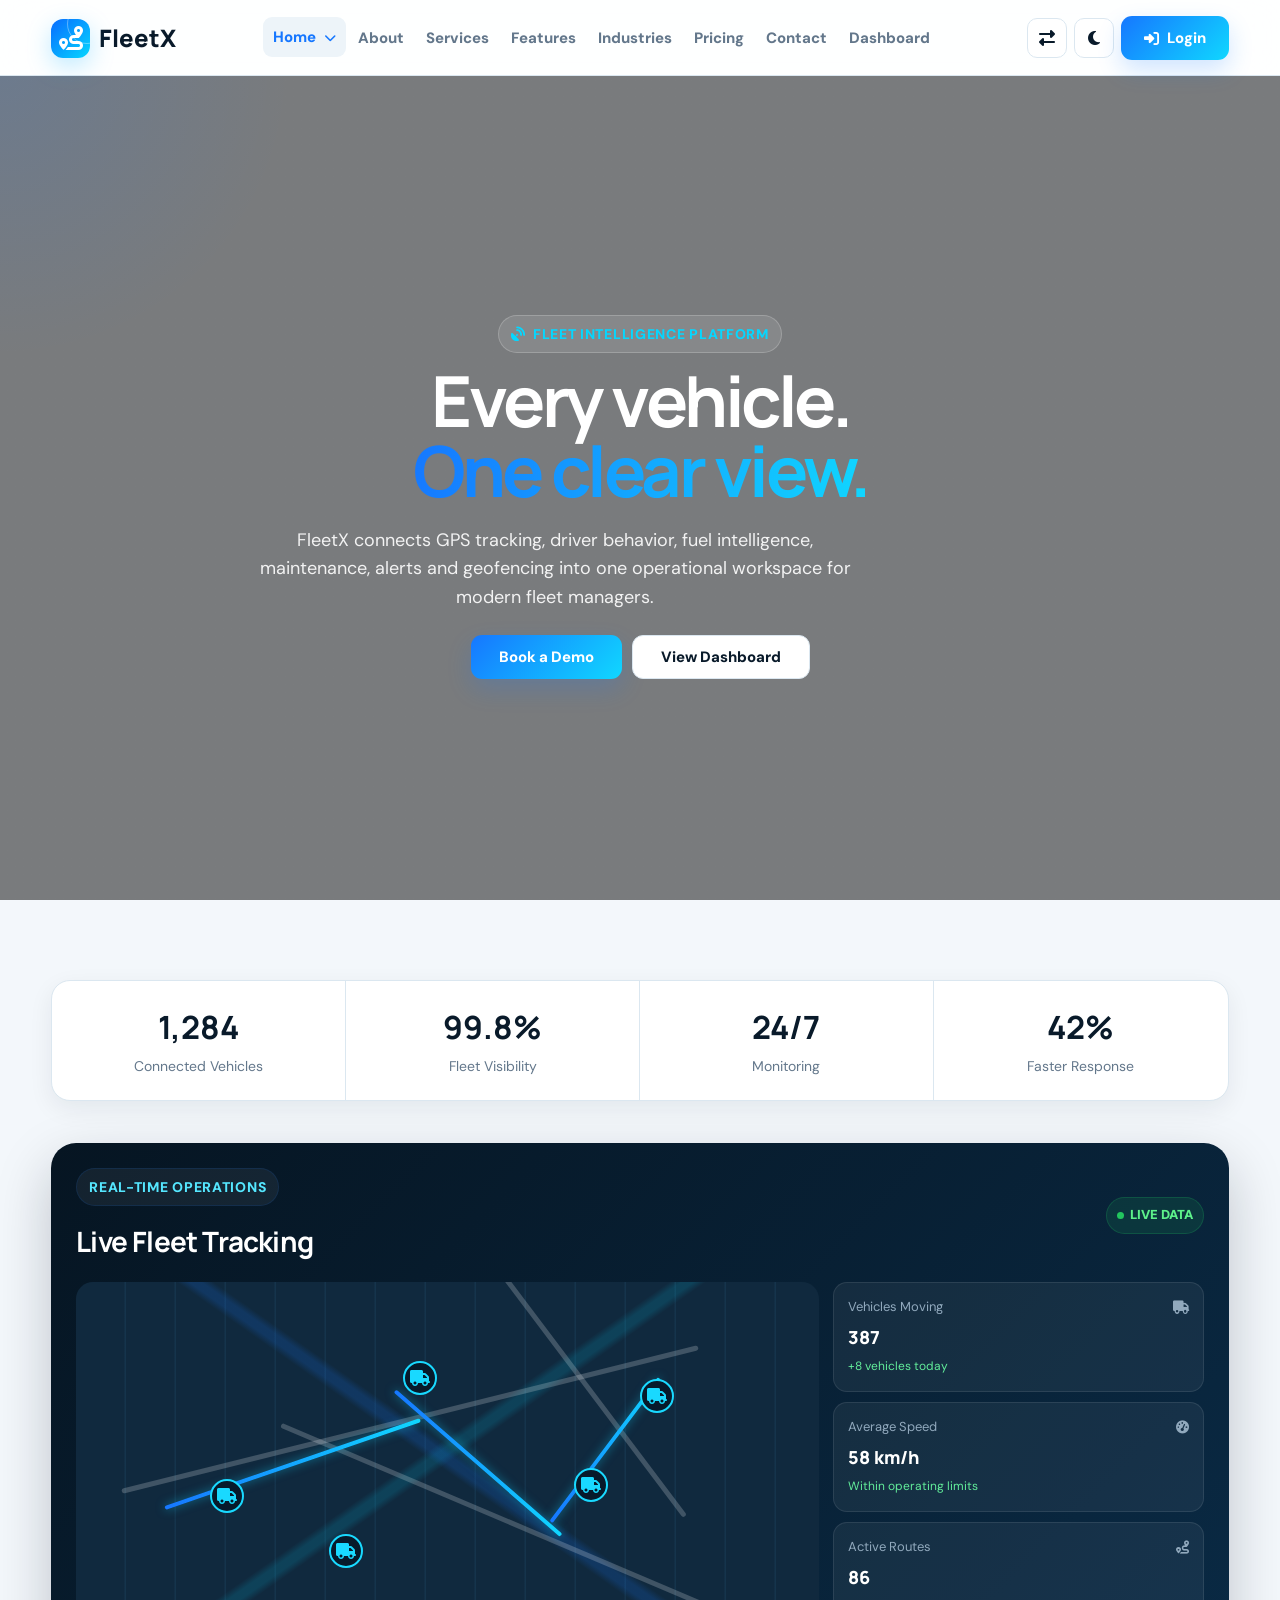
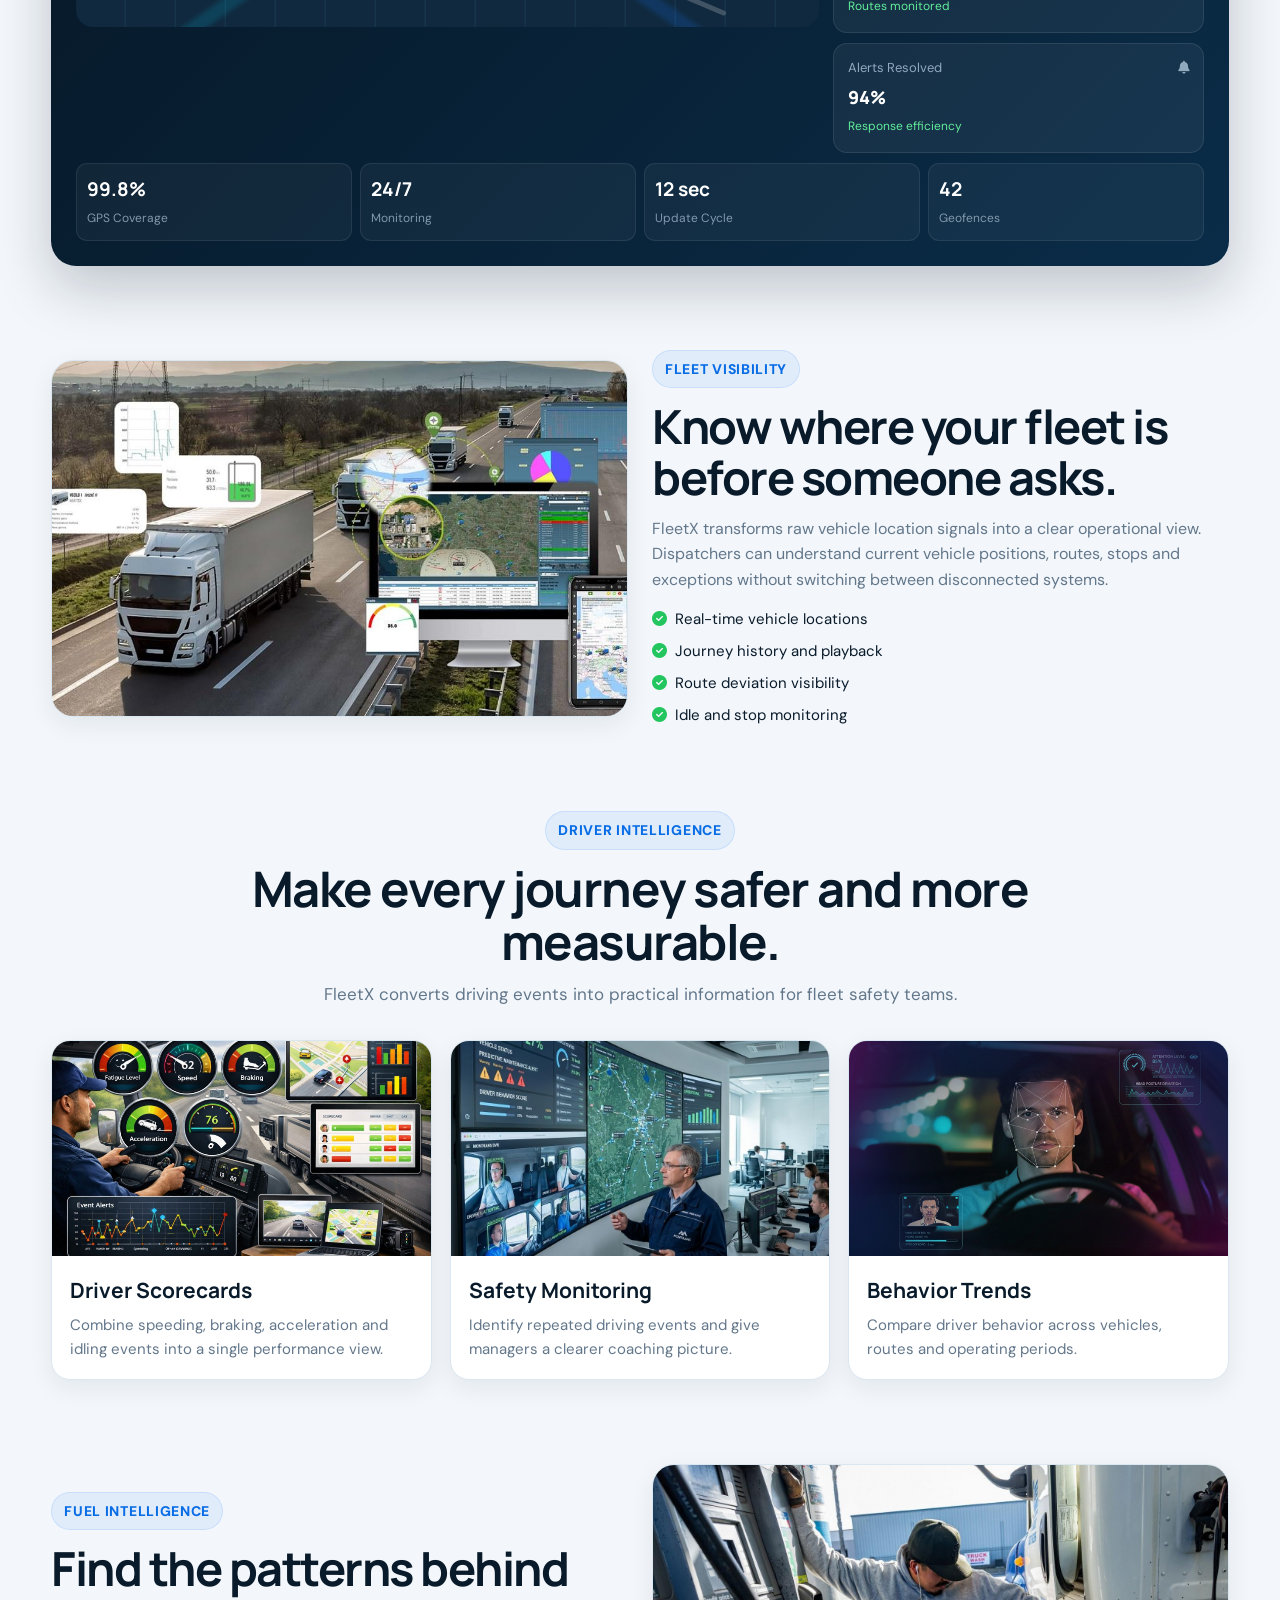
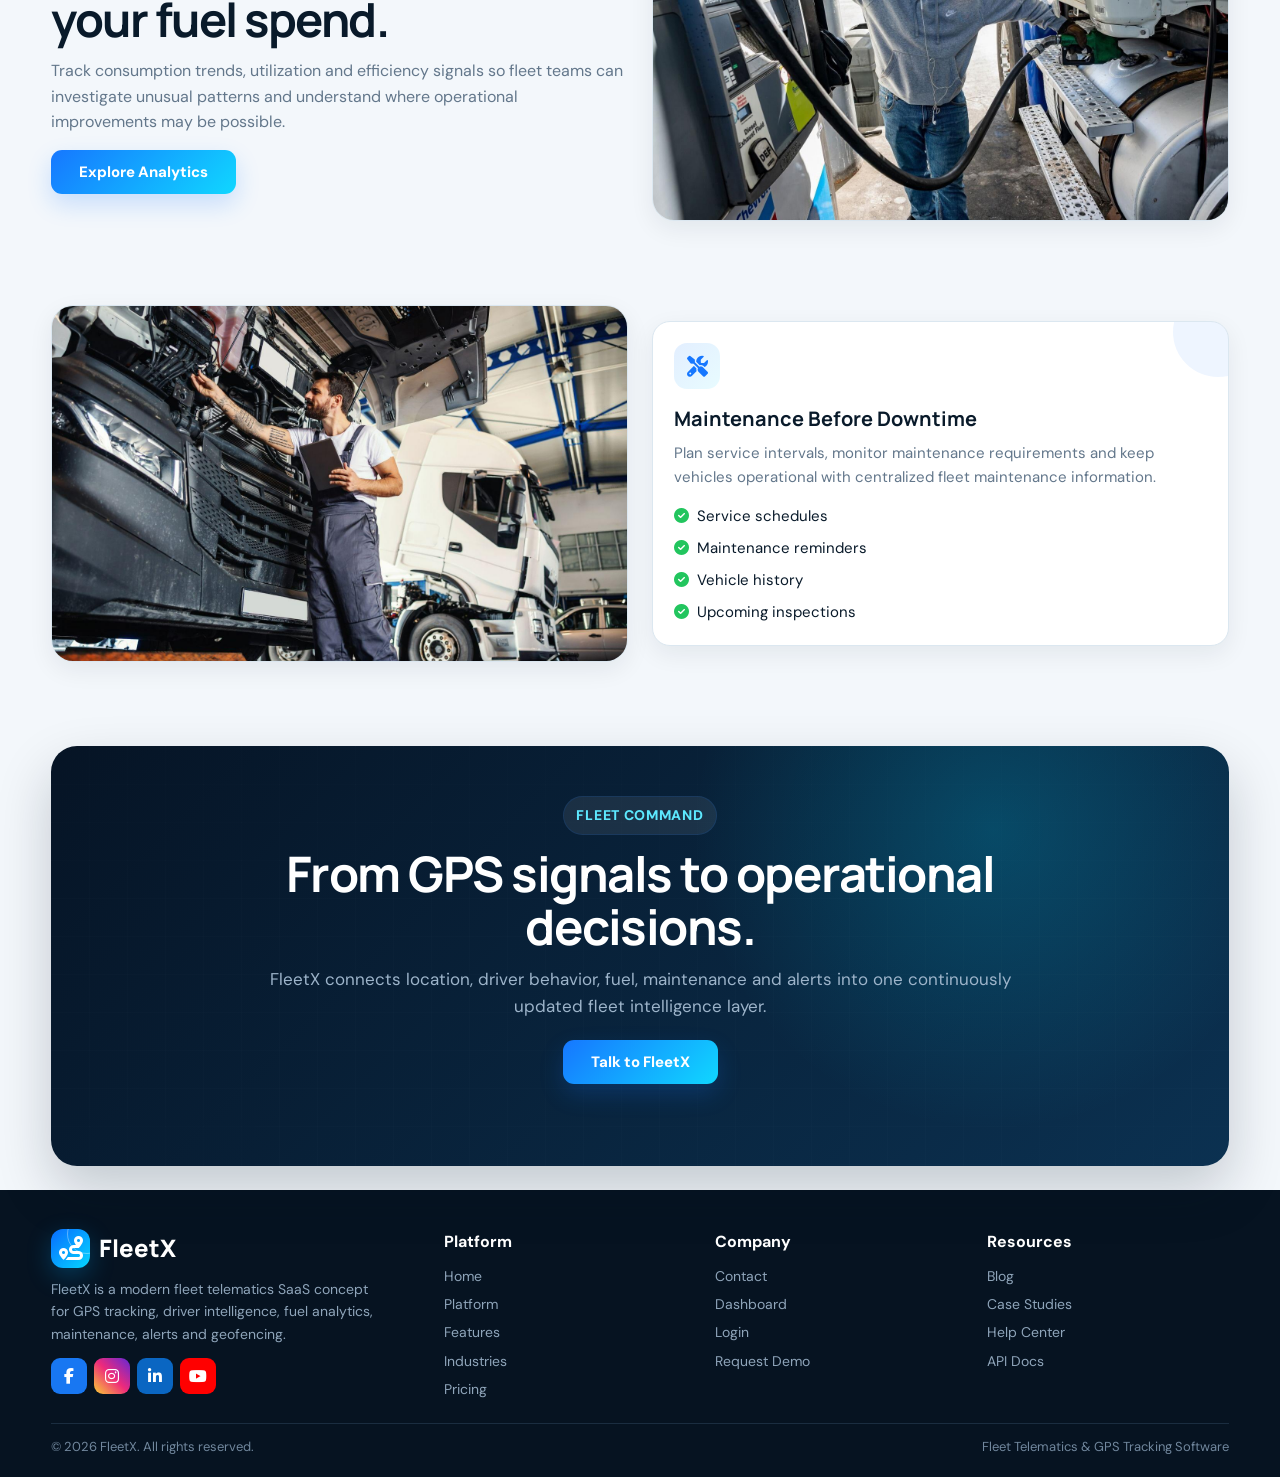
==== index.html @ 79ae58dc "Initial commit" ====
<!DOCTYPE html>
<html lang="en" dir="ltr">
<head>
<meta charset="UTF-8">
<meta name="viewport" content="width=device-width, initial-scale=1.0">
<title>FleetX — Fleet Telematics & GPS Tracking Software</title>
<meta name="description" content="FleetX is a modern fleet telematics and GPS tracking SaaS platform for real-time vehicle tracking, driver behavior, fuel analytics, maintenance, alerts and geofencing.">
<link rel="icon" type="image/svg+xml" href="data:image/svg+xml,%3Csvg xmlns='http://www.w3.org/2000/svg' viewBox='0 0 64 64'%3E%3Cdefs%3E%3ClinearGradient id='g' x1='0' y1='0' x2='1' y2='1'%3E%3Cstop offset='0' stop-color='%23086cff'/%3E%3Cstop offset='1' stop-color='%2305d7ff'/%3E%3C/linearGradient%3E%3C/defs%3E%3Crect width='64' height='64' rx='16' fill='url(%23g)'/%3E%3Cpath d='M20 57h20a6 6 0 0 0 0-12h-8a6 6 0 0 1 0-12h12' fill='none' stroke='white' stroke-width='6' stroke-linecap='round' stroke-linejoin='round'/%3E%3Cpath d='M20 57c0 0-8-12-8-18a8 8 0 1 1 16 0c0 6-8 18-8 18zm0-22a4 4 0 1 0 0 8 4 4 0 1 0 0-8z' fill='white' fill-rule='evenodd'/%3E%3Cpath d='M44 33c0 0-8-12-8-18a8 8 0 1 1 16 0c0 6-8 18-8 18zm0-22a4 4 0 1 0 0 8 4 4 0 1 0 0-8z' fill='white' fill-rule='evenodd'/%3E%3C/svg%3E">
<link rel="preconnect" href="https://fonts.googleapis.com">
<link rel="preconnect" href="https://fonts.gstatic.com" crossorigin>
<link href="https://fonts.googleapis.com/css2?family=DM+Sans:wght@400;500;600;700;800&family=Manrope:wght@500;600;700;800&display=swap" rel="stylesheet">
<link rel="stylesheet"
href="https://cdnjs.cloudflare.com/ajax/libs/font-awesome/6.7.2/css/all.min.css">
<link rel="stylesheet" href="css/style.css">

</head>
<body>
<!-- =========================================================
NAVBAR
========================================================= -->
<nav class="navbar" id="mainNav">
<div class="container nav-inner">
<div class="logo" onclick="showPage('home1')">
<span class="logo-mark">
<i class="fa-solid fa-route"></i>
</span>
FleetX
</div>
<div class="nav-links">
<div class="nav-dropdown">
<button class="nav-link active">
Home <i class="fa-solid fa-chevron-down" style="margin-left: 5px; font-size: 12px;"></i>
</button>
<div class="nav-dropdown-menu">
<button class="nav-dropdown-item active" onclick="showPage('home1')">Home 1</button>
<button class="nav-dropdown-item" onclick="showPage('home2')">Home 2</button>
</div>
</div>
<button class="nav-link" data-page="about" onclick="showPage('about')">
About
</button>
<button class="nav-link" data-page="services" onclick="showPage('services')">
Services
</button>
<button class="nav-link" data-page="features" onclick="showPage('features')">
Features
</button>
<button class="nav-link" data-page="industries" onclick="showPage('industries')">
Industries
</button>
<button class="nav-link" data-page="pricing" onclick="showPage('pricing')">
Pricing
</button>
<button class="nav-link" data-page="contact" onclick="showPage('contact')">
Contact
</button>
<button class="nav-link" data-page="dashboard" onclick="showPage('dashboard')">
Dashboard
</button>
</div>
<div class="nav-controls">
<button class="icon-btn rtl-control" onclick="toggleRTL()" title="RTL" aria-label="Toggle RTL">
<i class="fa-solid fa-right-left"></i>
</button>
<button class="icon-btn theme-control" onclick="toggleTheme()" title="Theme" aria-label="Toggle theme">
<i class="fa-solid fa-moon"></i>
</button>
<button class="btn btn-primary login-nav" onclick="showPage('login')">
<i class="fa-solid fa-right-to-bracket"></i>
Login
</button>
<button class="icon-btn hamburger" id="hamburgerBtn" onclick="toggleMobileMenu()" aria-label="Open navigation menu" aria-expanded="false" aria-controls="mobileMenu">
<i class="fa-solid fa-bars"></i>
</button>
</div>
</div>
<div class="mobile-menu" id="mobileMenu">
<div class="container mobile-menu-grid">
<button class="active" onclick="showPage('home1');closeMobile()">Home 1</button>
<button onclick="showPage('home2');closeMobile()">Home 2</button>
<button onclick="showPage('about');closeMobile()">About</button>
<button onclick="showPage('services');closeMobile()">Services</button>
<button onclick="showPage('features');closeMobile()">Features</button>
<button onclick="showPage('industries');closeMobile()">Industries</button>
<button onclick="showPage('pricing');closeMobile()">Pricing</button>
<button onclick="showPage('contact');closeMobile()">Contact</button>
<button onclick="showPage('dashboard');closeMobile()">Dashboard</button>
<div class="mobile-nav-controls" style="display:flex; flex-direction:column; gap:10px; margin-top:15px; border-top:1px solid var(--border); padding-top:15px;">
<div style="display:flex; gap:10px;">
<button class="icon-btn rtl-control" onclick="toggleRTL();closeMobile()" title="RTL" aria-label="Toggle RTL" style="flex:1; height:42px;">
<i class="fa-solid fa-right-left"></i>
</button>
<button class="icon-btn theme-control" onclick="toggleTheme();closeMobile()" title="Theme" aria-label="Toggle theme" style="flex:1; height:42px;">
<i class="fa-solid fa-moon"></i>
</button>
</div>
<button class="btn btn-primary" onclick="showPage('login');closeMobile()" style="width:100%; justify-content:center; padding:0 20px; height:42px;">
<i class="fa-solid fa-right-to-bracket"></i> Login
</button>
</div>
</div>
</div>
</nav>
<!-- =========================================================
HOME 1
========================================================= -->
<main id="home1" class="page active">
<section class="hero" style="background: linear-gradient(rgba(0,0,0,0.5), rgba(0,0,0,0.5)), url('https://images.unsplash.com/photo-1519003722824-194d4455a60c?auto=format&fit=crop&w=2400&q=90') center/cover no-repeat;">
<div class="container">
<div class="hero-copy" style="text-align: center; max-width: 800px; margin: 0 auto;">
<span class="eyebrow" style="color: #05d7ff; border-color: rgba(255,255,255,0.2); background: rgba(255,255,255,0.1);">
<i class="fa-solid fa-satellite-dish"></i>
Fleet Intelligence Platform
</span>
<h1 style="color: #fff;">
Every vehicle.
<br>
<span>One clear view.</span>
</h1>
<p style="color: rgba(255,255,255,0.9);">
FleetX connects GPS tracking, driver behavior, fuel intelligence,
maintenance, alerts and geofencing into one operational workspace
for modern fleet managers.
</p>
<div class="hero-buttons" style="justify-content: center;">
<button class="btn btn-primary" onclick="showPage('contact')">
Book a Demo
</button>
<button class="btn btn-outline" onclick="showPage('dashboard')">
View Dashboard
</button>
</div>
</div>
</div>
</section>
<section class="section-small" style="margin-top: 80px;">
<div class="container">
<div class="stat-strip">
<div class="stat-box">
<strong>1,284</strong>
<span>Connected Vehicles</span>
</div>
<div class="stat-box">
<strong>99.8%</strong>
<span>Fleet Visibility</span>
</div>
<div class="stat-box">
<strong>24/7</strong>
<span>Monitoring</span>
</div>
<div class="stat-box">
<strong>42%</strong>
<span>Faster Response</span>
</div>
</div>
</div>
</section>
<!-- LIVE TRACKING SECTION -->
<section class="section">
<div class="container">
<div class="live-section">
<div class="live-header">
<div>
<span class="eyebrow" style="color:#55e7ff;background:rgba(255,255,255,.06);">
Real-Time Operations
</span>
<h2>
Live Fleet Tracking
</h2>
</div>
<div class="live-status">
<span class="live-dot"></span>
LIVE DATA
</div>
</div>
<div class="tracking-layout">
<div class="tracking-map">
<div class="map-road mr1"></div>
<div class="map-road mr2"></div>
<div class="map-road mr3"></div>
<div class="route-line r1"></div>
<div class="route-line r2"></div>
<div class="route-line r3"></div>
<div class="truck-marker tm1">
<i class="fa-solid fa-truck"></i>
</div>
<div class="truck-marker tm2">
<i class="fa-solid fa-truck"></i>
</div>
<div class="truck-marker tm3">
<i class="fa-solid fa-truck"></i>
</div>
<div class="truck-marker tm4">
<i class="fa-solid fa-truck"></i>
</div>
<div class="truck-marker tm5">
<i class="fa-solid fa-truck"></i>
</div>
</div>
<div class="tracking-side">
<div class="telemetry">
<div class="telemetry-top">
<span>Vehicles Moving</span>
<i class="fa-solid fa-truck"></i>
</div>
<div class="telemetry-value" id="liveVehicles">
386
</div>
<small>+8 vehicles today</small>
</div>
<div class="telemetry">
<div class="telemetry-top">
<span>Average Speed</span>
<i class="fa-solid fa-gauge-high"></i>
</div>
<div class="telemetry-value">
58 km/h
</div>
<small>Within operating limits</small>
</div>
<div class="telemetry">
<div class="telemetry-top">
<span>Active Routes</span>
<i class="fa-solid fa-route"></i>
</div>
<div class="telemetry-value">
86
</div>
<small>Routes monitored</small>
</div>
<div class="telemetry">
<div class="telemetry-top">
<span>Alerts Resolved</span>
<i class="fa-solid fa-bell"></i>
</div>
<div class="telemetry-value">
94%
</div>
<small>Response efficiency</small>
</div>
</div>
</div>
<div class="tracking-footer">
<div class="tracking-mini">
<strong>99.8%</strong>
<span>GPS Coverage</span>
</div>
<div class="tracking-mini">
<strong>24/7</strong>
<span>Monitoring</span>
</div>
<div class="tracking-mini">
<strong>12 sec</strong>
<span>Update Cycle</span>
</div>
<div class="tracking-mini">
<strong>42</strong>
<span>Geofences</span>
</div>
</div>
</div>
</div>
</section>
<section class="section">
<div class="container">
<div class="grid-2">
<div class="big-image">
<img
src="images/Know where your fleet is before someone asks.png"
alt="Logistics fleet"
loading="lazy"
decoding="async">
</div>
<div class="split">
<span class="eyebrow">
Fleet Visibility
</span>
<h2>
Know where your fleet is before someone asks.
</h2>
<p>
FleetX transforms raw vehicle location signals into a clear operational
view. Dispatchers can understand current vehicle positions, routes,
stops and exceptions without switching between disconnected systems.
</p>
<ul class="check-list">
<li><i class="fa-solid fa-circle-check"></i> Real-time vehicle locations</li>
<li><i class="fa-solid fa-circle-check"></i> Journey history and playback</li>
<li><i class="fa-solid fa-circle-check"></i> Route deviation visibility</li>
<li><i class="fa-solid fa-circle-check"></i> Idle and stop monitoring</li>
</ul>
</div>
</div>
</div>
</section>
<section class="section">
<div class="container">
<div class="section-title">
<span class="eyebrow">
Driver Intelligence
</span>
<h2>
Make every journey safer and more measurable.
</h2>
<p>
FleetX converts driving events into practical information for fleet safety teams.
</p>
</div>
<div class="grid-3">
<div class="card image-card">
<img
src="images/Driver Scorecards.png"
alt="Professional fleet driver"
loading="lazy"
decoding="async">
<div class="card-content">
<h3>Driver Scorecards</h3>
<p>
Combine speeding, braking, acceleration and idling events into a single performance view.
</p>
</div>
</div>
<div class="card image-card">
<img
src="images/Safety Monitoring.png"
alt="Vehicle safety"
loading="lazy"
decoding="async">
<div class="card-content">
<h3>Safety Monitoring</h3>
<p>
Identify repeated driving events and give managers a clearer coaching picture.
</p>
</div>
</div>
<div class="card image-card">
<img
src="images/Behavior Trends.png"
alt="Transportation fleet"
loading="lazy"
decoding="async">
<div class="card-content">
<h3>Behavior Trends</h3>
<p>
Compare driver behavior across vehicles, routes and operating periods.
</p>
</div>
</div>
</div>
</div>
</section>
<section class="section">
<div class="container">
<div class="grid-2">
<div class="split">
<span class="eyebrow">
Fuel Intelligence
</span>
<h2>
Find the patterns behind your fuel spend.
</h2>
<p>
Track consumption trends, utilization and efficiency signals so
fleet teams can investigate unusual patterns and understand where
operational improvements may be possible.
</p>
<button class="btn btn-primary" onclick="showPage('features')">
Explore Analytics
</button>
</div>
<div class="big-image">
<img
src="images/Find the patterns behind your fuel spend.png"
alt="Fleet fuel vehicle"
loading="lazy"
decoding="async">
</div>
</div>
</div>
</section>
<section class="section">
<div class="container">
<div class="grid-2">
<div class="big-image">
<img
src="images/Maintenance Before Downtime.png"
alt="Vehicle maintenance"
loading="lazy"
decoding="async">
</div>
<div class="feature-card">
<div class="feature-icon">
<i class="fa-solid fa-screwdriver-wrench"></i>
</div>
<h3>
Maintenance Before Downtime
</h3>
<p>
Plan service intervals, monitor maintenance requirements and keep
vehicles operational with centralized fleet maintenance information.
</p>
<ul class="check-list" style="margin-top:15px;">
<li><i class="fa-solid fa-circle-check"></i> Service schedules</li>
<li><i class="fa-solid fa-circle-check"></i> Maintenance reminders</li>
<li><i class="fa-solid fa-circle-check"></i> Vehicle history</li>
<li><i class="fa-solid fa-circle-check"></i> Upcoming inspections</li>
</ul>
</div>
</div>
</div>
</section>
<section class="section">
<div class="container">
<div class="dark-section">
<div class="section-title">
<span class="eyebrow" style="color:#5de9ff;background:rgba(255,255,255,.08);">
Fleet Command
</span>
<h2>
From GPS signals to operational decisions.
</h2>
<p style="color:#9db4ca;">
FleetX connects location, driver behavior, fuel, maintenance and alerts
into one continuously updated fleet intelligence layer.
</p>
<div class="hero-buttons" style="justify-content:center;margin-top:20px;">
<button class="btn btn-primary" onclick="showPage('contact')">
Talk to FleetX
</button>
</div>
</div>
</div>
</div>
</section>
</main>
<!-- =========================================================
FOOTER
========================================================= -->
<footer class="footer" id="mainFooter">
<div class="container">
<div class="footer-grid">
<div>
<div class="logo">
<span class="logo-mark">
<i class="fa-solid fa-route"></i>
</span>
FleetX
</div>
<p>
FleetX is a modern fleet telematics SaaS concept <br>
for GPS tracking, driver intelligence, fuel analytics, <br>
maintenance, alerts and geofencing.
</p>
<div class="socials">
<a href="#" class="social facebook" aria-label="Facebook">
<i class="fa-brands fa-facebook-f"></i>
</a>
<a href="#" class="social instagram" aria-label="Instagram">
<i class="fa-brands fa-instagram"></i>
</a>
<a href="#" class="social linkedin" aria-label="LinkedIn">
<i class="fa-brands fa-linkedin-in"></i>
</a>
<a href="#" class="social youtube" aria-label="YouTube">
<i class="fa-brands fa-youtube"></i>
</a>
</div>
</div>
<div>
<h4>Platform</h4>
<div class="footer-links">
<button onclick="showPage('home1')">Home</button>
<button onclick="showPage('home2')">Platform</button>
<button onclick="showPage('features')">Features</button>
<button onclick="showPage('industries')">Industries</button>
<button onclick="showPage('pricing')">Pricing</button>
</div>
</div>
<div>
<h4>Company</h4>
<div class="footer-links">
<button onclick="showPage('contact')">Contact</button>
<button onclick="showPage('dashboard')">Dashboard</button>
<button onclick="showPage('login')">Login</button>
<button onclick="showPage('contact')">Request Demo</button>
</div>
</div>
<div>
<h4>Resources</h4>
<div class="footer-links">
<button onclick="showPage('home1')">Blog</button>
<button onclick="showPage('home1')">Case Studies</button>
<button onclick="showPage('home1')">Help Center</button>
<button onclick="showPage('home1')">API Docs</button>
</div>
</div>
</div>
<div class="footer-bottom">
<span>
© 2026 FleetX. All rights reserved.
</span>
<span>
Fleet Telematics & GPS Tracking Software
</span>
</div>
</div>
</footer>
<button class="top-btn" id="topBtn"
onclick="window.scrollTo({top:0,behavior:'smooth'})">
<i class="fa-solid fa-arrow-up"></i>
</button>
<script src="js/main.js"></script>
</body>
</html>
---- css/style.css ----
/* =========================================================
FLEETX MODERN TELEMATICS SaaS
========================================================= */
:root{
--bg:#f3f7fb;
--surface:#ffffff;
--surface2:#edf4f9;
--navy:#061525;
--navy2:#0a2138;
--navy3:#103250;
--text:#091a2a;
--muted:#63778b;
--blue:#1677ff;
--blue2:#075ddd;
--cyan:#10d7ff;
--green:#22c55e;
--orange:#f59e0b;
--red:#ef4444;
--border:#dbe7f0;
--radius:20px;
--shadow:0 18px 50px rgba(4,25,45,.10);
--shadow2:0 8px 25px rgba(4,25,45,.07);
--navbg:rgba(255,255,255,.90);
--transition:.3s cubic-bezier(.2,.7,.2,1);
}
body.dark{
--bg:#040d17;
--surface:#081827;
--surface2:#0c2033;
--text:#eef8ff;
--muted:#91a8bb;
--border:#183249;
--navbg:rgba(4,13,23,.92);
--shadow:0 20px 55px rgba(0,0,0,.35);
--shadow2:0 10px 30px rgba(0,0,0,.25);
}
*{
margin:0;
padding:0;
box-sizing:border-box;
}
html{
scroll-behavior:smooth;
}
body {
font-family:"DM Sans",Arial,sans-serif;
background:var(--bg);
color:var(--text);
line-height:1.6;
overflow-x:hidden;
transition:.3s;
 font-size: 16px;}
button,
input,
textarea,
select{
font:inherit;
}
button{
cursor:pointer;
}
a{
text-decoration:none;
color:inherit;
}
img{
display:block;
max-width:100%;
}
.container{
width:min(1180px,92%);
margin:auto;
}
.page{
display:none;
min-height:0;
}
.page.active{
display:block;
}
.section{
padding:42px 0;
}
.section:last-child{
padding-bottom:24px;
}
.section-title{
max-width:780px;
margin:0 auto 32px;
text-align:center;
}
.section-title h2{
font-family:"Manrope",sans-serif;
font-size:clamp(32px,4vw,49px);
line-height:1.08;
letter-spacing:-1.5px;
margin-bottom:12px;
}
.section-title p{
font-size:17px;
color:var(--muted);
}
.eyebrow{
display:inline-flex;
align-items:center;
gap:7px;
padding:7px 12px;
border-radius:50px;
font-size:14px;
font-weight:800;
letter-spacing:.7px;
text-transform:uppercase;
color:#086de5;
background:rgba(22,119,255,.08);
border:1px solid rgba(22,119,255,.12);
margin-bottom:13px;
}
/* =========================================================
BUTTONS
========================================================= */
.btn{
width:auto;
padding:0 28px;
white-space:nowrap;
height:44px;
border:0;
border-radius:11px;
display:inline-flex;
align-items:center;
justify-content:center;
gap:8px;
font-size:15px;
font-weight:800;
transition:var(--transition);
}
.btn-primary{
color:#fff;
background:linear-gradient(135deg,var(--blue),var(--cyan));
box-shadow:0 10px 25px rgba(22,119,255,.20);
}
.btn-primary:hover{
transform:translateY(-4px) scale(1.02);
box-shadow:0 17px 35px rgba(22,119,255,.32);
}
.btn-outline{
background:var(--surface);
color:var(--text);
border:1px solid var(--border);
}
.btn-outline:hover{
transform:translateY(-4px);
border-color:var(--blue);
color:var(--blue);
box-shadow:var(--shadow2);
}
.btn-dark{
background:var(--navy);
color:#fff;
}
.btn-dark:hover{
transform:translateY(-4px);
background:#123553;
box-shadow:var(--shadow);
}
/* =========================================================
NAVIGATION
========================================================= */
.navbar{
height:76px;
position:sticky;
top:0;
z-index:5000;
background:var(--navbg);
backdrop-filter:blur(18px);
border-bottom:1px solid var(--border);
}
.nav-inner{
height:76px;
display:flex;
align-items:center;
justify-content:space-between;
gap:15px;
}
.logo{
display:flex;
align-items:center;
gap:9px;
font-family:"Manrope",sans-serif;
font-size:24px;
font-weight:900;
cursor:pointer;
white-space:nowrap;
}
.logo-mark{
width:39px;
height:39px;
display:grid;
place-items:center;
border-radius:12px;
color:#fff;
background:linear-gradient(135deg,#086cff,#05d7ff);
box-shadow:0 8px 24px rgba(0,170,255,.25);
position:relative;
overflow:hidden;
}
.logo-mark:after{
content:"";
position:absolute;
width:38px;
height:38px;
border:1px solid rgba(255,255,255,.35);
border-radius:50%;
right:-17px;
top:-15px;
}
.nav-links{
display:flex;
align-items:center;
gap:2px;
}
.nav-link{
border:0;
background:transparent;
color:var(--muted);
font-size:15px;
font-weight:800;
padding:8px 10px;
border-radius:9px;
transition:.25s;
}
.nav-link:hover,
.nav-link.active{
color:var(--blue);
background:var(--surface2);
transform:translateY(-1px);
}
.nav-controls{
display:flex;
align-items:center;
gap:7px;
}
.icon-btn{
width:40px;
height:40px;
display:grid;
place-items:center;
border:1px solid var(--border);
border-radius:10px;
background:var(--surface);
color:var(--text);
transition:.25s;
}
.icon-btn:hover{
color:var(--blue);
border-color:var(--blue);
transform:translateY(-3px) rotate(2deg);
box-shadow:var(--shadow2);
}
.login-nav{
width:108px;
min-width:108px;
}
.hamburger{
display:none;
}
.mobile-menu{
display:none;
border-top:1px solid var(--border);
background:var(--surface);
padding:12px 0;
}
.mobile-menu.open{
display:block;
}
.mobile-menu-grid{
display:grid;
grid-template-columns:1fr;
gap:8px;
}
.mobile-menu-grid > button{
height:42px;
border:1px solid var(--border);
background:var(--surface);
color:var(--text);
border-radius:10px;
font-size:14px;
font-weight:800;
transition:.25s;
}
.mobile-menu-grid > button:hover{
color:var(--blue);
border-color:var(--blue);
transform:translateY(-2px);
}
/* =========================================================
HERO
========================================================= */
.hero{
padding:52px 0 34px;
position:relative;
overflow:hidden;
}
#home1 .hero, #home2 .hero {
min-height:calc(100vh - 76px);
display:flex;
align-items:center;
}
#home1 .hero > .container, #home2 .hero > .container {
width:100%;
}
.hero:before{
content:"";
position:absolute;
width:620px;
height:620px;
border-radius:50%;
background:radial-gradient(circle,rgba(22,119,255,.13),transparent 67%);
left:-310px;
top:-320px;
pointer-events:none;
}
.hero-grid{
display:grid;
grid-template-columns:1fr 1fr;
align-items:center;
gap:50px;
}
.hero-copy{
position:relative;
z-index:2;
}
.hero h1{
font-family:"Manrope",sans-serif;
font-size:clamp(46px,5.5vw,76px);
line-height:.99;
letter-spacing:-3.5px;
margin-bottom:20px;
}
.hero h1 span{
background:linear-gradient(100deg,var(--blue),var(--cyan));
-webkit-background-clip:text;
color:transparent;
}
.hero p{
max-width:630px;
color:var(--muted);
font-size:18px;
margin-bottom:23px;
}
.hero-buttons{
display:flex;
align-items:center;
justify-content:flex-start;
gap:10px;
flex-wrap:wrap;
}
.hero-visual{
position:relative;
}
.hero-visual img{
width:100%;
height:410px;
object-fit:cover;
border-radius:26px;
border:1px solid var(--border);
box-shadow:var(--shadow);
transition:.6s;
}
.hero-visual:hover img{
transform:scale(1.015);
box-shadow:0 25px 65px rgba(4,25,45,.17);
}
.hero-glass{
position:absolute;
padding:12px 15px;
border-radius:14px;
background:rgba(5,19,34,.88);
backdrop-filter:blur(15px);
color:#fff;
border:1px solid rgba(255,255,255,.14);
box-shadow:0 15px 35px rgba(0,0,0,.23);
transition:.3s;
}
.hero-glass:hover{
transform:translateY(-5px) scale(1.03);
}
.hero-glass.one{
left:15px;
top:27px;
animation:float 4s ease-in-out infinite;
}
.hero-glass.two{
right:15px;
top:27px;
animation:float 4s ease-in-out 1s infinite;
}
.glass-small{
display:block;
font-size:12px;
color:#9db2c7;
margin-bottom:2px;
}
.glass-value{
font-size:24px;
font-weight:900;
}
/* =========================================================
STATS
========================================================= */
.stat-strip{
display:grid;
grid-template-columns:repeat(4,1fr);
background:var(--surface);
border:1px solid var(--border);
border-radius:19px;
overflow:hidden;
box-shadow:var(--shadow2);
}
.stat-box{
padding:21px;
text-align:center;
border-right:1px solid var(--border);
transition:.3s;
}
.stat-box:last-child{
border-right:0;
}
.stat-box:hover{
background:var(--surface2);
transform:scale(1.02);
}
.stat-box strong{
display:block;
font-family:"Manrope";
font-size:32px;
}
.stat-box span{
font-size:14px;
color:var(--muted);
}
/* =========================================================
GRIDS
========================================================= */
.grid-2{
display:grid;
grid-template-columns:1fr 1fr;
gap:24px;
align-items:center;
}
.grid-3{
display:grid;
grid-template-columns:repeat(3,1fr);
gap:18px;
}
.grid-4{
display:grid;
grid-template-columns:repeat(4,1fr);
gap:16px;
}
/* =========================================================
IMAGE CARDS
========================================================= */
.card{
background:var(--surface);
border:1px solid var(--border);
border-radius:19px;
overflow:hidden;
box-shadow:var(--shadow2);
transition:var(--transition);
}
.card:hover{
transform:translateY(-8px);
border-color:rgba(22,119,255,.3);
box-shadow:var(--shadow);
}
.image-card img{
width:100%;
height:215px;
object-fit:cover;
transition:.65s;
}
.image-card:hover img{
transform:scale(1.055);
}
.card-content{
padding:18px;
}
.card-content h3{
font-family:"Manrope";
font-size:21px;
margin-bottom:6px;
}
.card-content p{
font-size:15px;
color:var(--muted);
}
/* =========================================================
FEATURE CARDS
========================================================= */
.feature-card{
background:var(--surface);
border:1px solid var(--border);
border-radius:18px;
padding:21px;
box-shadow:var(--shadow2);
transition:var(--transition);
position:relative;
overflow:hidden;
}
.feature-card:before{
content:"absolute";
position:absolute;
width:90px;
height:90px;
border-radius:50%;
background:rgba(22,119,255,.07);
right:-35px;
top:-35px;
transition:.4s;
}
.feature-card:hover:before{
transform:scale(2.4);
}
.feature-card:hover{
transform:translateY(-7px);
border-color:rgba(22,119,255,.32);
box-shadow:var(--shadow);
}
.feature-icon{
width:46px;
height:46px;
display:grid;
place-items:center;
border-radius:13px;
background:linear-gradient(135deg,rgba(22,119,255,.12),rgba(0,215,255,.09));
color:var(--blue);
font-size:21px;
margin-bottom:14px;
transition:.3s;
}
.feature-card:hover .feature-icon{
transform:rotate(-7deg) scale(1.08);
}
.feature-card h3{
font-family:"Manrope";
font-size:20px;
margin-bottom:6px;
}
.feature-card p{
font-size:15px;
color:var(--muted);
}
/* =========================================================
SPLIT
========================================================= */
.split h2{
font-family:"Manrope";
font-size:clamp(32px,4vw,47px);
line-height:1.08;
letter-spacing:-1.5px;
margin-bottom:13px;
}
.split p{
font-size:16px;
color:var(--muted);
margin-bottom:15px;
}
.big-image{
overflow:hidden;
border-radius:22px;
border:1px solid var(--border);
box-shadow:var(--shadow2);
}
.big-image img{
width:100%;
height:355px;
object-fit:cover;
transition:.6s;
}
.big-image:hover img{
transform:scale(1.045);
}
.check-list{
list-style:none;
display:grid;
gap:8px;
}
.check-list li{
display:flex;
align-items:flex-start;
gap:8px;
font-size:15px;
}
.check-list i{
color:var(--green);
margin-top:4px;
}
/* =========================================================
DARK SECTION
========================================================= */
.dark-section{
position:relative;
overflow:hidden;
padding:50px 38px;
border-radius:26px;
color:#fff;
background:
radial-gradient(circle at 80% 20%,rgba(0,215,255,.20),transparent 30%),
linear-gradient(135deg,#061425,#0b3151);
box-shadow:0 24px 55px rgba(4,20,35,.20);
}
.dark-section:before{
content:"";
position:absolute;
inset:0;
opacity:.2;
background-image:
linear-gradient(rgba(255,255,255,.05) 1px,transparent 1px),
linear-gradient(90deg,rgba(255,255,255,.05) 1px,transparent 1px);
background-size:38px 38px;
}
.dark-section>*{
position:relative;
}
/* =========================================================
SHOWCASE
========================================================= */
.showcase{
display:grid;
grid-template-columns:repeat(3,1fr);
gap:15px;
}
.showcase-item{
height:245px;
position:relative;
overflow:hidden;
border-radius:18px;
border:1px solid var(--border);
box-shadow:var(--shadow2);
transition:.35s;
}
.showcase-item:hover{
transform:translateY(-7px) scale(1.01);
box-shadow:var(--shadow);
}
.showcase-item img{
width:100%;
height:100%;
object-fit:cover;
transition:.65s;
}
.showcase-item:hover img{
transform:scale(1.07);
}
.showcase-overlay{
position:absolute;
left:0;
right:0;
bottom:0;
padding:35px 15px 14px;
color:#fff;
background:linear-gradient(transparent,rgba(0,0,0,.88));
}
.showcase-overlay h3{
font-family:"Manrope";
font-size:20px;
}
/* =========================================================
LIVE TRACKING
========================================================= */
.live-section{
position:relative;
overflow:hidden;
border-radius:25px;
background:
linear-gradient(135deg,#061522,#0a2c48);
color:#fff;
padding:25px;
box-shadow:0 22px 55px rgba(3,20,34,.22);
}
.live-header{
display:flex;
align-items:center;
justify-content:space-between;
gap:15px;
margin-bottom:18px;
}
.live-header h2{
font-family:"Manrope";
font-size:28px;
letter-spacing:-.8px;
}
.live-status{
display:inline-flex;
align-items:center;
gap:6px;
padding:7px 10px;
border-radius:50px;
background:rgba(34,197,94,.12);
color:#5df18a;
border:1px solid rgba(34,197,94,.2);
font-size:13px;
font-weight:900;
}
.live-dot{
width:7px;
height:7px;
border-radius:50%;
background:#22c55e;
box-shadow:0 0 0 0 rgba(34,197,94,.6);
animation:livePulse 1.7s infinite;
}
.tracking-layout{
display:grid;
grid-template-columns:1.5fr .75fr;
gap:14px;
}
.tracking-map{
height:345px;
position:relative;
overflow:hidden;
border-radius:17px;
background:
linear-gradient(35deg,transparent 48%,rgba(22,119,255,.18) 49%,rgba(22,119,255,.18) 50%,transparent 51%),
linear-gradient(145deg,transparent 48%,rgba(0,215,255,.14) 49%,rgba(0,215,255,.14) 50%,transparent 51%),
repeating-linear-gradient(90deg,#10293e 0,#10293e 48px,#15344c 49px,#15344c 50px),
repeating-linear-gradient(0deg,transparent 0,transparent 48px,#15344c 49px,#15344c 50px);
}
.map-road{
position:absolute;
height:5px;
border-radius:10px;
background:rgba(255,255,255,.20);
}
.mr1{
width:80%;
left:5%;
top:39%;
transform:rotate(-14deg);
}
.mr2{
width:65%;
left:25%;
top:68%;
transform:rotate(23deg);
}
.mr3{
width:55%;
left:38%;
top:20%;
transform:rotate(53deg);
}
.route-line{
position:absolute;
height:4px;
border-radius:10px;
background:linear-gradient(90deg,#1677ff,#10d7ff);
transform-origin:left center;
box-shadow:0 0 10px rgba(16,215,255,.5);
}
.r1{
width:270px;
left:12%;
top:65%;
transform:rotate(-19deg);
}
.r2{
width:220px;
left:43%;
top:31%;
transform:rotate(41deg);
}
.r3{
width:180px;
left:64%;
top:69%;
transform:rotate(-53deg);
}
.truck-marker{
position:absolute;
width:34px;
height:34px;
display:grid;
place-items:center;
border-radius:50%;
background:#071a2b;
border:2px solid #19d9ff;
color:#19d9ff;
box-shadow:0 0 0 0 rgba(16,215,255,.5);
animation:vehiclePulse 2s infinite;
transition:.5s;
}
.truck-marker:hover{
transform:scale(1.2);
background:#0d3553;
}
.tm1{left:18%;top:57%}
.tm2{left:44%;top:23%;animation-delay:.3s}
.tm3{left:67%;top:54%;animation-delay:.6s}
.tm4{left:76%;top:28%;animation-delay:.9s}
.tm5{left:34%;top:73%;animation-delay:1.2s}
.tracking-side{
display:grid;
gap:10px;
}
.telemetry{
padding:14px;
border-radius:14px;
background:rgba(255,255,255,.055);
border:1px solid rgba(255,255,255,.09);
transition:.3s;
}
.telemetry:hover{
transform:translateX(4px);
background:rgba(255,255,255,.09);
}
.telemetry-top{
display:flex;
align-items:center;
justify-content:space-between;
font-size:13px;
color:#91a9bd;
margin-bottom:5px;
}
.telemetry-value{
font-family:"Manrope";
font-size:26px;
font-weight:900;
}
.telemetry small{
color:#62ed9a;
font-size:12px;
}
.tracking-footer{
display:grid;
grid-template-columns:repeat(4,1fr);
gap:8px;
margin-top:10px;
}
.tracking-mini{
padding:10px;
border-radius:11px;
background:rgba(255,255,255,.045);
border:1px solid rgba(255,255,255,.08);
}
.tracking-mini strong{
display:block;
font-size:19px;
font-family:"Manrope";
}
.tracking-mini span{
font-size:12px;
color:#8299ad;
}
/* =========================================================
INFORMATION BAND
========================================================= */
.info-band{
display:grid;
grid-template-columns:repeat(3,1fr);
gap:13px;
}
.info-box{
padding:19px;
border-radius:17px;
background:var(--surface);
border:1px solid var(--border);
box-shadow:var(--shadow2);
transition:.3s;
}
.info-box:hover{
transform:translateY(-5px);
box-shadow:var(--shadow);
}
.info-number{
font-family:"Manrope";
font-size:33px;
color:var(--blue);
margin-bottom:4px;
}
.info-box h3{
font-family:"Manrope";
font-size:19px;
margin-bottom:5px;
}
.info-box p{
font-size:14px;
color:var(--muted);
}
/* =========================================================
PRICING
========================================================= */
.pricing{
display:grid;
grid-template-columns:repeat(3,1fr);
gap:18px;
}
.price-card{
position:relative;
padding:25px;
background:var(--surface);
border:1px solid var(--border);
border-radius:21px;
box-shadow:var(--shadow2);
transition:.35s;
}
.price-card:hover{
transform:translateY(-9px);
box-shadow:var(--shadow);
}
.price-card.featured{
border:2px solid var(--blue);
}
.popular{
position:absolute;
right:15px;
top:15px;
padding:5px 9px;
border-radius:50px;
background:linear-gradient(135deg,var(--blue),var(--cyan));
color:#fff;
font-size:12px;
font-weight:900;
}
.price-card h3{
font-family:"Manrope";
font-size:24px;
}
.price-card>p{
font-size:14px;
color:var(--muted);
}
.price{
font-family:"Manrope";
font-size:42px;
font-weight:900;
margin:16px 0;
}
.price small{
font-family:"DM Sans";
font-size:14px;
color:var(--muted);
}
.price-list{
list-style:none;
display:grid;
gap:9px;
margin:18px 0 22px;
}
.price-list li{
font-size:14px;
color:var(--muted);
}
.price-list i{
color:var(--green);
margin-right:6px;
}
/* =========================================================
CONTACT
========================================================= */
.contact-grid{
display:grid;
grid-template-columns:.75fr 1.25fr;
gap:23px;
}
.contact-info{
display:grid;
gap:11px;
}
.contact-item{
display:flex;
align-items:flex-start;
gap:12px;
padding:16px;
border-radius:16px;
background:var(--surface);
border:1px solid var(--border);
box-shadow:var(--shadow2);
transition:.3s;
}
.contact-item:hover{
transform:translateX(6px);
border-color:var(--blue);
box-shadow:var(--shadow);
}
.contact-icon{
width:42px;
height:42px;
flex:none;
display:grid;
place-items:center;
border-radius:12px;
background:rgba(22,119,255,.09);
color:var(--blue);
font-size:20px;
}
.contact-item h4{
font-size:16px;
}
.contact-item p{
font-size:14px;
color:var(--muted);
}
.form-card{
background:var(--surface);
border:1px solid var(--border);
border-radius:21px;
padding:24px;
box-shadow:var(--shadow2);
}
.form-grid{
display:grid;
grid-template-columns:1fr 1fr;
gap:12px;
}
.form-group{
display:grid;
gap:5px;
}
.form-group.full{
grid-column:1/-1;
}
.form-group label{
font-size:14px;
font-weight:800;
}
.form-control{
width:100%;
padding:11px 12px;
border-radius:10px;
border:1px solid var(--border);
background:var(--bg);
color:var(--text);
outline:none;
transition:.25s;
}
.form-control:hover{
border-color:#9db4c9;
}
.form-control:focus{
border-color:var(--blue);
box-shadow:0 0 0 3px rgba(22,119,255,.08);
}
textarea.form-control{
min-height:115px;
resize:vertical;
}
/* =========================================================
MAP
========================================================= */
.map{
height:290px;
border-radius:21px;
overflow:hidden;
border:1px solid var(--border);
position:relative;
background:
repeating-linear-gradient(90deg,#e5eef3 0,#e5eef3 48px,#d3e0e7 49px,#d3e0e7 50px),
repeating-linear-gradient(0deg,transparent 0,transparent 48px,#d3e0e7 49px,#d3e0e7 50px);
}

.map-road2{
position:absolute;
height:5px;
background:#fff;
border-radius:20px;
box-shadow:0 1px 3px #aabcc9;
}
.map-r1{
width:75%;
left:4%;
top:42%;
transform:rotate(-14deg);
}
.map-r2{
width:58%;
left:34%;
top:67%;
transform:rotate(25deg);
}
.map-pin{
position:absolute;
left:52%;
top:42%;
width:49px;
height:49px;
display:grid;
place-items:center;
border-radius:50% 50% 50% 5px;
background:var(--blue);
color:#fff;
transform:rotate(-45deg);
box-shadow:0 12px 28px rgba(22,119,255,.35);
animation:pinPulse 2s infinite;
}
.map-pin i{
transform:rotate(45deg);
}
.map-label{
position:absolute;
left:calc(52% + 32px);
top:32%;
padding:7px 10px;
border-radius:8px;
background:#ffffff;
color:#1a1a1a;
font-size:13px;
font-weight:800;
box-shadow:var(--shadow2);
}
/* =========================================================
FLEETX LIVE COMMAND GRAPH
========================================================= */
.platform-command{
position:relative;
overflow:hidden;
padding:25px;
border-radius:26px;
background:
radial-gradient(circle at 88% 12%,rgba(16,215,255,.18),transparent 28%),
radial-gradient(circle at 12% 90%,rgba(22,119,255,.16),transparent 30%),
linear-gradient(135deg,#061321,#0b2944);
color:#fff;
box-shadow:0 24px 60px rgba(4,20,35,.20);
border:1px solid rgba(255,255,255,.10);
}
.platform-command:before{
content:"";
position:absolute;
inset:0;
background-image:
linear-gradient(rgba(255,255,255,.045) 1px,transparent 1px),
linear-gradient(90deg,rgba(255,255,255,.045) 1px,transparent 1px);
background-size:34px 34px;
mask-image:linear-gradient(to bottom,black,transparent 88%);
pointer-events:none;
}
.platform-command>*{position:relative;z-index:1}
.command-head{
display:flex;
align-items:flex-start;
justify-content:space-between;
gap:18px;
margin-bottom:18px;
}
.command-kicker{
font-size:13px;
font-weight:900;
letter-spacing:1px;
text-transform:uppercase;
color:#7ddcff;
margin-bottom:5px;
}
.command-head h3{
font-family:"Manrope";
font-size:25px;
line-height:1.1;
margin-bottom:4px;
}
.command-head p{
font-size:14px;
color:#9db4ca;
}
.command-live{
display:inline-flex;
align-items:center;
gap:7px;
padding:7px 10px;
border-radius:50px;
background:rgba(34,197,94,.10);
border:1px solid rgba(34,197,94,.22);
font-size:13px;
font-weight:900;
color:#9bf2b7;
white-space:nowrap;
}
.command-live i{
width:7px;
height:7px;
border-radius:50%;
background:#22c55e;
box-shadow:0 0 0 0 rgba(34,197,94,.55);
animation:livePulse 1.8s infinite;
}
.command-chart-wrap{
position:relative;
height:300px;
border-radius:18px;
background:rgba(255,255,255,.045);
border:1px solid rgba(255,255,255,.09);
overflow:hidden;
}
.command-chart-grid{
position:absolute;
inset:0;
background-image:
linear-gradient(rgba(255,255,255,.06) 1px,transparent 1px),
linear-gradient(90deg,rgba(255,255,255,.06) 1px,transparent 1px);
background-size:25% 25%;
opacity:.65;
}
.command-chart-svg{
position:absolute;
inset:20px 18px 36px;
width:calc(100% - 36px);
height:calc(100% - 56px);
overflow:visible;
}
.command-area{
fill:url(#fleetAreaGradient);
opacity:.55;
}
.command-route{
fill:none;
stroke:#22d3ee;
stroke-width:3.5;
stroke-linecap:round;
stroke-linejoin:round;
stroke-dasharray:9 8;
animation:routeDash 7s linear infinite;
filter:drop-shadow(0 0 8px rgba(34,211,238,.45));
}
.command-route-2{
fill:none;
stroke:#4f8cff;
stroke-width:2.5;
stroke-linecap:round;
stroke-linejoin:round;
stroke-dasharray:5 10;
animation:routeDash 10s linear reverse infinite;
opacity:.8;
}
.command-node{
fill:#fff;
stroke:#22d3ee;
stroke-width:3;
animation:nodePulse 2.2s ease-in-out infinite;
}
.command-node:nth-of-type(2){animation-delay:.35s}
.command-node:nth-of-type(3){animation-delay:.7s}
.command-node:nth-of-type(4){animation-delay:1.05s}
.command-chart-labels{
position:absolute;
left:18px;
right:18px;
bottom:10px;
display:flex;
justify-content:space-between;
font-size:12px;
font-weight:800;
color:#718da6;
}
.command-tooltip{
position:absolute;
right:8%;
top:14%;
padding:10px 12px;
border-radius:11px;
background:rgba(5,18,31,.88);
border:1px solid rgba(255,255,255,.12);
backdrop-filter:blur(12px);
box-shadow:0 15px 35px rgba(0,0,0,.25);
animation:float 4.5s ease-in-out infinite;
}
.command-tooltip strong{
display:block;
font-family:"Manrope";
font-size:19px;
}
.command-tooltip span{
font-size:12px;
color:#91a8bb;
}
.command-stats{
display:grid;
grid-template-columns:repeat(4,1fr);
gap:10px;
margin-top:12px;
}
.command-stat{
padding:12px;
border-radius:13px;
background:rgba(255,255,255,.055);
border:1px solid rgba(255,255,255,.08);
transition:.3s;
}
.command-stat:hover{
transform:translateY(-4px);
background:rgba(255,255,255,.09);
border-color:rgba(34,211,238,.28);
}
.command-stat span{
display:block;
font-size:12px;
text-transform:uppercase;
letter-spacing:.6px;
color:#7e9ab2;
margin-bottom:3px;
}
.command-stat strong{
font-family:"Manrope";
font-size:21px;
}
.command-stat em{
font-style:normal;
font-size:12px;
color:#67e8a1;
margin-left:4px;
}
.platform-hero-visual{
position:relative;
}
.platform-hero-visual img{
width:100%;
height:430px;
object-fit:cover;
border-radius:26px;
border:1px solid var(--border);
box-shadow:var(--shadow);
transition:.6s;
}
.platform-hero-visual:hover img{
transform:scale(1.015);
box-shadow:0 25px 65px rgba(4,25,45,.17);
}
.platform-hero-overlay{
position:absolute;
inset:0;
border-radius:26px;
background:linear-gradient(180deg,rgba(3,18,32,.05),rgba(3,18,32,.42));
pointer-events:none;
}
.telemetry-panel{
position:absolute;
left:18px;
right:18px;
bottom:18px;
padding:13px;
border-radius:16px;
background:rgba(5,18,31,.84);
backdrop-filter:blur(16px);
border:1px solid rgba(255,255,255,.14);
box-shadow:0 16px 38px rgba(0,0,0,.25);
color:#fff;
}
.telemetry-row{
display:flex;
align-items:center;
justify-content:space-between;
gap:12px;
margin-bottom:9px;
}
.telemetry-title{
font-size:12px;
font-weight:900;
letter-spacing:.8px;
color:#8fa8bd;
text-transform:uppercase;
}
.telemetry-value{
font-family:"Manrope";
font-size:18px;
font-weight:900;
}
.telemetry-bars{
display:grid;
grid-template-columns:repeat(18,1fr);
align-items:end;
gap:3px;
height:30px;
}
.telemetry-bars i{
display:block;
border-radius:3px 3px 1px 1px;
background:linear-gradient(180deg,#22d3ee,#1677ff);
animation:barPulse 1.6s ease-in-out infinite alternate;
}
.telemetry-bars i:nth-child(3n){animation-delay:.25s}
.telemetry-bars i:nth-child(4n){animation-delay:.5s}
.telemetry-bars i:nth-child(5n){animation-delay:.75s}
@keyframes routeDash{
to{stroke-dashoffset:-140}
}
@keyframes nodePulse{
0%,100%{r:4}
50%{r:7}
}
@keyframes barPulse{
from{opacity:.55;transform:scaleY(.75);transform-origin:bottom}
to{opacity:1;transform:scaleY(1.05);transform-origin:bottom}
}
@media(max-width:650px){
.command-head{flex-direction:column}
.command-chart-wrap{height:250px}
.command-stats{grid-template-columns:1fr 1fr}
.platform-hero-visual img{height:300px}
.telemetry-bars{grid-template-columns:repeat(12,1fr)}
}
/* =========================================================
EMOJI PANEL
========================================================= */
.emoji-panel{
padding:31px;
text-align:center;
border-radius:21px;
background:linear-gradient(135deg,var(--surface),var(--surface2));
border:1px solid var(--border);
box-shadow:var(--shadow2);
transition:.35s;
}
.emoji-panel:hover{
transform:translateY(-7px);
box-shadow:var(--shadow);
}
.emoji{
font-size:46px;
margin-bottom:8px;
}
/* =========================================================
FOOTER
========================================================= */
.footer{
margin-top:0;
background:#061321;
color:#fff;
padding:39px 0 19px;
}
.footer-grid{
display:grid;
grid-template-columns:1.5fr 1fr 1fr 1fr;
gap:30px;
}
.footer p{
color:#8fa5ba;
font-size:14px;
max-width:500px;
margin-top:10px;
}
.footer h4{
font-size:16px;
margin-bottom:10px;
}
.footer-links{
display:grid;
gap:6px;
}
.footer-links button{
border:0;
background:none;
color:#8fa5ba;
font-size:14px;
text-align:left;
transition:.2s;
}
.footer-links button:hover{
color:#fff;
transform:translateX(3px);
}
.socials{
display:flex;
gap:7px;
margin-top:13px;
}
.social{
width:36px;
height:36px;
display:grid;
place-items:center;
border-radius:9px;
color:#fff;
transition:.3s;
}
.social:hover{
transform:translateY(-5px) scale(1.06);
box-shadow:0 8px 20px rgba(0,0,0,.25);
}
.facebook{background:#1877f2}
.instagram{background:linear-gradient(45deg,#f9ce34,#ee2a7b,#6228d7)}
.linkedin{background:#0a66c2}
.youtube{background:#ff0000}
.footer-bottom{
border-top:1px solid #1a2d40;
margin-top:23px;
padding-top:13px;
display:flex;
justify-content:space-between;
font-size:13px;
color:#71879d;
}
/* =========================================================
LOGIN
========================================================= */
.auth-page{
min-height:100vh;
display:grid;
place-items:center;
padding:18px;
background:
radial-gradient(circle at 10% 10%,rgba(22,119,255,.17),transparent 30%),
radial-gradient(circle at 90% 90%,rgba(0,215,255,.12),transparent 30%),
var(--bg);
}
.auth-box{
width:min(425px,100%);
}
.auth-logo{
display:flex;
justify-content:center;
margin-bottom:14px;
}
.auth-card{
background:var(--surface);
border:1px solid var(--border);
border-radius:22px;
padding:25px;
box-shadow:var(--shadow);
}
.auth-card h1{
text-align:center;
font-family:"Manrope";
font-size:31px;
margin-bottom:3px;
}
.auth-subtitle{
text-align:center;
font-size:14px;
color:var(--muted);
margin-bottom:17px;
}
.social-login{
display:grid;
grid-template-columns:1fr 1fr;
gap:8px;
}
.social-auth{
height:41px;
border:1px solid var(--border);
background:var(--surface);
color:var(--text);
border-radius:10px;
font-size:14px;
font-weight:800;
display:flex;
align-items:center;
justify-content:center;
gap:7px;
transition:.25s;
}
.social-auth:hover{
transform:translateY(-3px);
box-shadow:var(--shadow2);
}
.google{
color:#4285f4;
}
.divider{
display:flex;
align-items:center;
gap:9px;
color:var(--muted);
font-size:13px;
margin:15px 0;
}
.divider:before,
.divider:after{
content:"";
height:1px;
background:var(--border);
flex:1;
}
.auth-actions{
display:flex;
justify-content:space-between;
align-items:center;
margin-top:5px;
margin-bottom:13px;
}
.remember{
display:flex;
align-items:center;
gap:5px;
font-size:13px;
color:var(--muted);
}
.forgot{
border:0;
background:none;
color:var(--blue);
font-size:13px;
font-weight:800;
}
.terms{
display:flex;
gap:6px;
align-items:flex-start;
font-size:13px;
color:var(--muted);
margin:12px 0;
}
.auth-submit{
width:100%;
}
.auth-bottom{
text-align:center;
font-size:13px;
color:var(--muted);
margin-top:15px;
}
.auth-bottom button{
border:0;
background:none;
color:var(--blue);
font-weight:800;
}
/* =========================================================
DASHBOARD
========================================================= */
.dashboard-page{
min-height:100vh;
background:var(--bg);
}
.dashboard-shell{
display:grid;
grid-template-columns:235px 1fr;
min-height:100vh;
}
.dashboard-sidebar{
background:linear-gradient(180deg,#061321,#09243d);
color:#fff;
padding:19px 13px;
height:100vh;
position:sticky;
top:0;
display:flex;
flex-direction:column;
}
.dashboard-brand{
display:flex;
align-items:center;
gap:9px;
font-family:"Manrope";
font-size:22px;
font-weight:900;
padding:0 8px 18px;
border-bottom:1px solid #1b3348;
}
.dashboard-brand .logo-mark{
width:35px;
height:35px;
}
.dash-menu{
display:grid;
gap:4px;
margin-top:18px;
}
.dash-menu button{
height:42px;
width:100%;
border:0;
border-radius:9px;
background:transparent;
color:#8ca2b8;
display:flex;
align-items:center;
gap:10px;
padding:0 12px;
font-size:14px;
font-weight:800;
text-align:left;
transition:.25s;
}
.dash-menu button:hover,
.dash-menu button.active{
background:#103351;
color:#fff;
transform:translateX(3px);
}
.dash-main{
min-width:0;
}
.dash-top{
height:72px;
display:flex;
align-items:center;
justify-content:space-between;
padding:0 25px;
background:var(--surface);
border-bottom:1px solid var(--border);
}
.dash-top h1{
font-family:"Manrope";
font-size:24px;
}
.dash-user{
display:flex;
align-items:center;
gap:9px;
}
.avatar{
width:38px;
height:38px;
display:grid;
place-items:center;
border-radius:50%;
background:linear-gradient(135deg,var(--blue),var(--cyan));
color:#fff;
font-size:14px;
font-weight:900;
}
.dash-content{
padding:21px;
}
.dashboard-view{
display:none;
}
.dashboard-view.active{
display:block;
}
.dash-cards{
display:grid;
grid-template-columns:repeat(4,1fr);
gap:13px;
margin-bottom:15px;
}
.dash-card{
padding:17px;
background:var(--surface);
border:1px solid var(--border);
border-radius:16px;
box-shadow:var(--shadow2);
transition:.3s;
}
.dash-card:hover{
transform:translateY(-5px);
border-color:rgba(22,119,255,.3);
box-shadow:var(--shadow);
}
.dash-card-top{
display:flex;
justify-content:space-between;
color:var(--muted);
font-size:13px;
}
.dash-value{
font-family:"Manrope";
font-size:31px;
font-weight:900;
margin-top:6px;
}
.dash-change{
font-size:12px;
color:var(--green);
}
.dashboard-grid{
display:grid;
grid-template-columns:1.45fr 1fr;
gap:14px;
margin-bottom:14px;
}
.panel{
background:var(--surface);
border:1px solid var(--border);
border-radius:17px;
padding:18px;
box-shadow:var(--shadow2);
transition:.3s;
}
.panel:hover{
box-shadow:var(--shadow);
border-color:rgba(22,119,255,.22);
}
.panel-header{
display:flex;
justify-content:space-between;
align-items:center;
margin-bottom:13px;
}
.panel-header h3{
font-family:"Manrope";
font-size:17px;
}
.panel-header span{
font-size:12px;
color:var(--muted);
}
.live-map{
height:320px;
border-radius:14px;
overflow:hidden;
position:relative;
background:
linear-gradient(35deg,transparent 46%,rgba(22,119,255,.18) 47%,rgba(22,119,255,.18) 48%,transparent 49%),
linear-gradient(140deg,transparent 46%,rgba(0,190,240,.18) 47%,rgba(0,190,240,.18) 48%,transparent 49%),
repeating-linear-gradient(90deg,#e5eef3 0,#e5eef3 48px,#d3e0e7 49px,#d3e0e7 50px),
repeating-linear-gradient(0deg,transparent 0,transparent 48px,#d3e0e7 49px,#d3e0e7 50px);
}
body.dark .live-map{
background:
linear-gradient(35deg,transparent 46%,rgba(22,119,255,.22) 47%,rgba(22,119,255,.22) 48%,transparent 49%),
linear-gradient(140deg,transparent 46%,rgba(0,190,240,.20) 47%,rgba(0,190,240,.20) 48%,transparent 49%),
repeating-linear-gradient(90deg,#102438 0,#102438 48px,#17314a 49px,#17314a 50px),
repeating-linear-gradient(0deg,transparent 0,transparent 48px,#17314a 49px,#17314a 50px);
}
.route{
position:absolute;
height:5px;
border-radius:20px;
background:linear-gradient(90deg,var(--blue),var(--cyan));
}
.route1{
width:280px;
left:12%;
top:65%;
transform:rotate(-20deg);
}
.route2{
width:220px;
left:43%;
top:29%;
transform:rotate(40deg);
}
.route3{
width:190px;
left:61%;
top:70%;
transform:rotate(-60deg);
}
.vehicle{
position:absolute;
width:35px;
height:35px;
display:grid;
place-items:center;
border-radius:50%;
color:var(--blue);
background:var(--surface);
border:3px solid var(--blue);
animation:pulse 2s infinite;
}
.vehicle1{left:21%;top:55%}
.vehicle2{left:47%;top:22%}
.vehicle3{left:66%;top:54%}
.vehicle4{left:76%;top:28%}
.vehicle5{left:34%;top:72%}
.alert-list{
display:grid;
gap:8px;
}
.alert{
display:flex;
align-items:flex-start;
gap:9px;
padding:10px;
border-radius:10px;
background:var(--surface2);
font-size:13px;
transition:.25s;
}
.alert:hover{
transform:translateX(4px);
}
.alert strong{
display:block;
font-size:13px;
}
.alert span{
color:var(--muted);
font-size:12px;
}
.bars{
height:205px;
display:flex;
align-items:flex-end;
justify-content:space-around;
gap:8px;
border-bottom:1px solid var(--border);
}
.bar-box{
height:100%;
display:flex;
flex-direction:column;
align-items:center;
justify-content:flex-end;
gap:5px;
}
.bar{
width:26px;
border-radius:7px 7px 0 0;
background:linear-gradient(180deg,var(--cyan),var(--blue));
transition:.3s;
}
.bar:hover{
transform:scaleY(1.06);
filter:brightness(1.1);
}
.bar-label{
font-size:12px;
color:var(--muted);
}
.table-scroll{
overflow-x:auto;
}
.vehicle-table{
width:100%;
min-width:600px;
border-collapse:collapse;
}
.vehicle-table th,
.vehicle-table td{
padding:10px 8px;
border-bottom:1px solid var(--border);
text-align:left;
font-size:13px;
}
.vehicle-table th{
font-size:12px;
color:var(--muted);
}
.status{
display:inline-flex;
padding:4px 8px;
border-radius:50px;
font-size:11px;
font-weight:900;
}
.status-green{
background:#dcfce7;
color:#15803d;
}
.status-orange{
background:#fef3c7;
color:#b45309;
}
.status-red{
background:#fee2e2;
color:#b91c1c;
}
.dash-mobile{
display:none;
}
/* =========================================================
TOP BUTTON
========================================================= */
.top-btn{
position:fixed;
right:19px;
bottom:18px;
width:43px;
height:43px;
border:0;
border-radius:50%;
display:none;
place-items:center;
background:linear-gradient(135deg,var(--blue),var(--cyan));
color:#fff;
z-index:6000;
box-shadow:0 10px 25px rgba(22,119,255,.28);
transition:.25s;
}
.top-btn.show{
display:grid;
}
.top-btn:hover{
transform:translateY(-5px) rotate(4deg);
}
/* =========================================================
ANIMATIONS
========================================================= */
@keyframes float{
0%,100%{transform:translateY(0)}
50%{transform:translateY(-8px)}
}
@keyframes pulse{
0%{box-shadow:0 0 0 0 rgba(22,119,255,.4)}
70%{box-shadow:0 0 0 13px rgba(22,119,255,0)}
100%{box-shadow:0 0 0 0 rgba(22,119,255,0)}
}
@keyframes livePulse{
0%{box-shadow:0 0 0 0 rgba(34,197,94,.6)}
70%{box-shadow:0 0 0 8px rgba(34,197,94,0)}
100%{box-shadow:0 0 0 0 rgba(34,197,94,0)}
}
@keyframes vehiclePulse{
0%{box-shadow:0 0 0 0 rgba(16,215,255,.45)}
70%{box-shadow:0 0 0 11px rgba(16,215,255,0)}
100%{box-shadow:0 0 0 0 rgba(16,215,255,0)}
}
@keyframes pinPulse{
0%,100%{filter:brightness(1)}
50%{filter:brightness(1.2)}
}
/* =========================================================
RTL
========================================================= */
html[dir="rtl"] .hero-grid,
html[dir="rtl"] .grid-2,
html[dir="rtl"] .contact-grid{
direction:rtl;
}
html[dir="rtl"] .check-list li{
flex-direction:row-reverse;
}
/* Grid flipping is handled natively by dir="rtl" */
html[dir="rtl"] .dash-menu button{
text-align:right;
flex-direction:row-reverse;
}
html[dir="rtl"] .footer-links button{
text-align:right;
}
/* =========================================================
RESPONSIVE NAVIGATION / HAMBURGER
========================================================= */
/* Desktop: full navigation + RTL + Theme remain in the top bar. */
@media(max-width:1150px){
.nav-links{
display:none;
}
.login-nav{
display:none;
}
/* Tablet/mobile: compact hamburger. RTL + Theme stay inside the menu; desktop keeps them beside Login. */
.nav-controls .rtl-control,
.nav-controls .theme-control,
.nav-controls .login-nav{
display:none;
}
.hamburger{
display:grid;
width:42px;
height:42px;
font-size:20px;
}
.mobile-menu{
display:none;
position:fixed;
top:72px;
right:0;
left:auto;
width:250px;
height:calc(100vh - 72px);
max-height:none;
overflow-y:auto;
padding:20px 15px;
border:none;
border-left:1px solid var(--border);
border-radius:0;
background:var(--surface);
box-shadow:-5px 0 20px rgba(0,0,0,.05);
backdrop-filter:none;
z-index:1200;
}
.mobile-menu.open{
display:block;
animation: slideInRight 0.3s ease forwards;
}
@keyframes slideInRight {
  from { transform: translateX(100%); }
  to { transform: translateX(0); }
}
/* One clean vertical column, like a normal hamburger menu. */
.mobile-menu-grid{
display:grid;
grid-template-columns:1fr;
gap:6px;
}
.mobile-menu-grid > button{
width:100%;
display:block;
text-align:center;
padding:8px 12px;
border:0;
background:transparent;
color:var(--muted);
border-radius:8px;
font-size:15px;
font-weight:800;
transition:.2s;
box-shadow:none;
}
.mobile-menu-grid > button:hover,
.mobile-menu-grid > button:focus-visible,
.mobile-menu-grid > button.active{
color:var(--blue);
background:var(--surface2);
transform:translateY(-1px);
outline:none;
border:0;
box-shadow:none;
}
html[dir="rtl"] .mobile-menu{
right:auto;
left:0;
border-left:none;
border-right:1px solid var(--border);
}
html[dir="rtl"] .mobile-menu.open{
display:block;
animation: slideInLeft 0.3s ease forwards;
}
@keyframes slideInLeft {
  from { transform: translateX(-100%); }
  to { transform: translateX(0); }
}
html[dir="rtl"] .mobile-menu-grid > button{
flex-direction:row-reverse;
justify-content:flex-start;
text-align:center;
}
.grid-4{
grid-template-columns:repeat(2,1fr);
}
.dash-cards{
grid-template-columns:repeat(2,1fr);
}
}
@media(max-width:900px){
.hero-grid,
.contact-grid{
grid-template-columns:1fr;
}
.hero-copy{
text-align:center;
}
.hero-copy p{
margin-left:auto;
margin-right:auto;
}
.hero-buttons{
justify-content:center;
}
.grid-3,
.pricing{
grid-template-columns:repeat(2,1fr);
}
.showcase{
grid-template-columns:1fr 1fr;
}
.tracking-layout{
grid-template-columns:1fr;
}
.dashboard-grid{
grid-template-columns:1fr;
}
.dashboard-shell{
display:block;
}
.dashboard-sidebar{
position:fixed;
z-index:5500;
top:0;
left:-250px;
transition: left 0.3s ease;
}
.dashboard-sidebar.open{
left:0;
}
html[dir="rtl"] .dashboard-sidebar{
left:auto;
right:-250px;
transition: right 0.3s ease;
}
html[dir="rtl"] .dashboard-sidebar.open{
right:0;
}
#dashMenuBtn{
display:grid !important;
}
}
@media(max-width:768px){
.grid-4, .dash-cards{
grid-template-columns:1fr 1fr;
}
.grid-3, .pricing, .info-band, .showcase{
grid-template-columns:1fr 1fr;
}
.grid-3 > *:nth-child(3):last-child,
.pricing > *:nth-child(3):last-child,
.info-band > *:nth-child(3):last-child{
grid-column: 1 / -1;
justify-self:center;
width:calc(50% - 9px);
}
.showcase > *:nth-child(3):last-child{
grid-column: 1 / -1;
justify-self:center;
width:calc(50% - 7.5px);
}
.footer-grid{
grid-template-columns:1fr;
text-align:center;
}
.footer .logo{
justify-content:center;
}
.footer p{
margin-left:auto;
margin-right:auto;
}
.footer-links button{
text-align:center;
}
.socials{
justify-content:center;
}
.footer-bottom{
flex-direction:column;
text-align:center;
align-items:center;
gap:10px;
}
}
@media(max-width:650px){
.grid-3 > *:nth-child(3):last-child,
.pricing > *:nth-child(3):last-child,
.info-band > *:nth-child(3):last-child,
.showcase > *:nth-child(3):last-child{
width:auto;
}
.section{
padding:43px 0;
}
.hero{
padding:45px 0 35px;
}
.hero h1{
font-size:45px;
letter-spacing:-2.2px;
}
.hero-buttons{
flex-direction:column;
}
.hero-buttons .btn{
width:100%;
}
.hero-visual img{
height:290px;
}
.hero-glass.one{
left:5px;
}
.hero-glass.two{
right:5px;
}
.stat-strip{
grid-template-columns:1fr 1fr;
}
.stat-box:nth-child(2){
border-right:0;
}
.stat-box:nth-child(3),
.stat-box:nth-child(4){
border-top:1px solid var(--border);
}
.grid-3,
.pricing,
.showcase,
.grid-2{
grid-template-columns:1fr;
}
.grid-4{
grid-template-columns:1fr 1fr;
}
.info-band{
grid-template-columns:1fr;
}
.big-image img{
height:285px;
}
.form-grid{
grid-template-columns:1fr;
}
.form-group.full{
grid-column:auto;
}
.footer-grid{
grid-template-columns:1fr;
}
.footer-bottom{
flex-direction:column;
gap:5px;
}
.dash-top{
padding:0 13px;
}
.dash-top h1{
font-size:18px;
}
.dash-content{
padding:13px;
}
.dash-cards{
grid-template-columns:1fr 1fr;
}
.live-map,
.tracking-map{
height:275px;
}
.tracking-footer{
grid-template-columns:1fr 1fr;
}
.live-section{
padding:19px;
}
.live-header{
align-items:flex-start;
flex-direction:column;
}
.panel{
padding:14px;
}
}
@media(max-width:430px){
.container{
width:94%;
}
.logo{
font-size:21px;
}
.logo-mark{
width:35px;
height:35px;
}
.hero h1{
font-size:40px;
}
.hero p{
font-size:16px;
}
.hero-visual img{
height:245px;
}
.grid-4{
grid-template-columns:1fr;
}
.dash-cards{
grid-template-columns:1fr;
}
.social-login{
grid-template-columns:1fr;
}
.auth-card{
padding:20px;
}
.tracking-footer{
grid-template-columns:1fr 1fr;
}
}
/* =========================================================
   DROPDOWN MENU
   ========================================================= */
.nav-dropdown {
  position: relative;
  display: inline-block;
}
.nav-dropdown-menu {
  position: absolute;
  top: 100%;
  left: 50%;
  transform: translateX(-50%) translateY(10px);
  background: var(--surface);
  border: 1px solid var(--border);
  border-radius: 12px;
  padding: 8px 0;
  min-width: 150px;
  box-shadow: var(--shadow);
  opacity: 0;
  visibility: hidden;
  transition: all 0.25s ease;
  z-index: 100;
}
.nav-dropdown:hover .nav-dropdown-menu {
  opacity: 1;
  visibility: visible;
  transform: translateX(-50%) translateY(0);
}
.nav-dropdown-item {
  display: block;
  width: 100%;
  text-align: left;
  padding: 10px 20px;
  background: none;
  border: none;
  color: var(--text);
  font-size: 14px;
  font-weight: 500;
  cursor: pointer;
  transition: 0.2s;
}
.nav-dropdown-item:hover, .nav-dropdown-item.active {
  color: var(--blue);
  background: rgba(8, 108, 255, 0.05);
}

/* =========================================================
FAQ SECTION
========================================================= */
.faq-list {
  display: flex;
  flex-direction: column;
  gap: 15px;
}
.faq-item {
  background: var(--surface);
  border: 1px solid var(--border);
  border-radius: 12px;
  overflow: hidden;
  box-shadow: var(--shadow2);
}
.faq-item summary {
  padding: 20px 24px;
  font-family: "Manrope";
  font-size: 16px;
  font-weight: 700;
  cursor: pointer;
  display: flex;
  justify-content: space-between;
  align-items: center;
  list-style: none;
  transition: background 0.3s;
}
.faq-item summary::-webkit-details-marker {
  display: none;
}
.faq-item summary:hover {
  background: rgba(8, 108, 255, 0.02);
}
.faq-item summary i {
  color: var(--blue);
  transition: transform 0.3s ease;
}
.faq-item[open] summary i {
  transform: rotate(180deg);
}
.faq-content {
  padding: 0 24px 20px;
  color: var(--muted);
  line-height: 1.6;
  font-size: 15px;
}
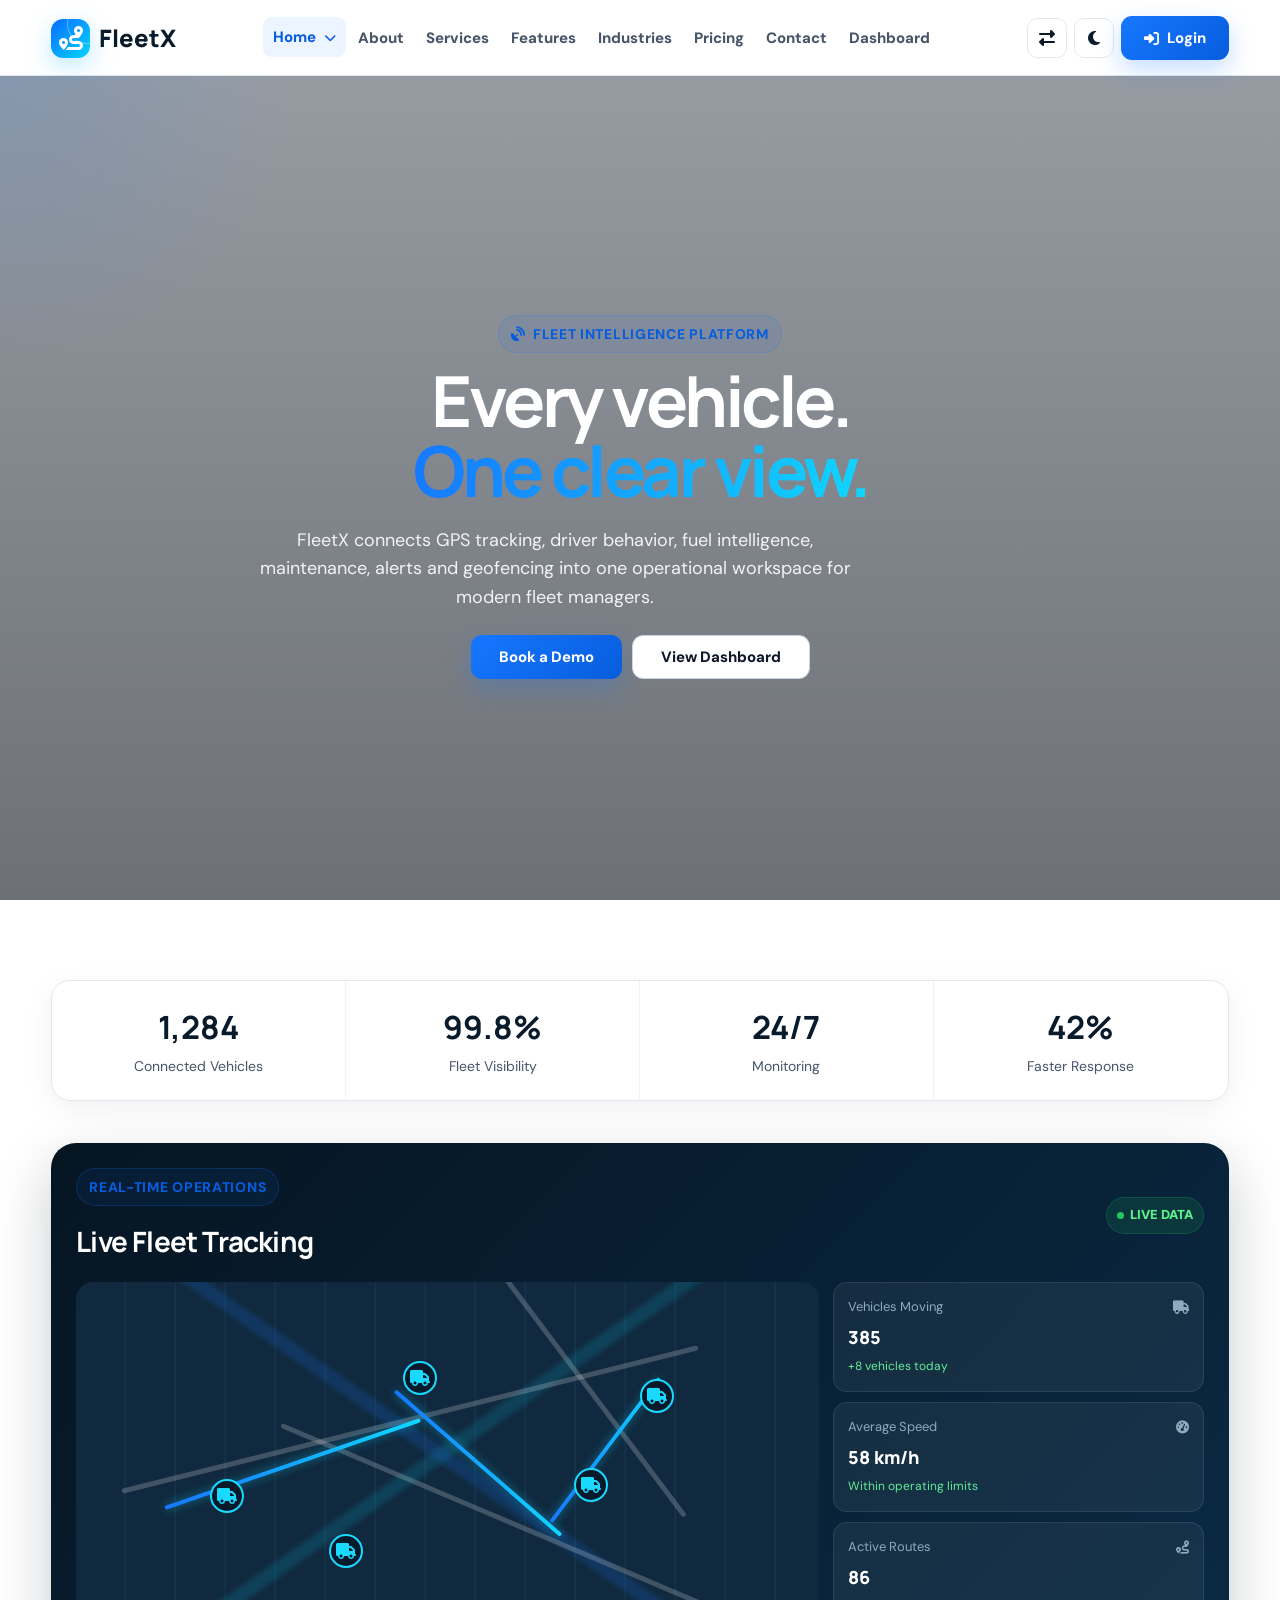
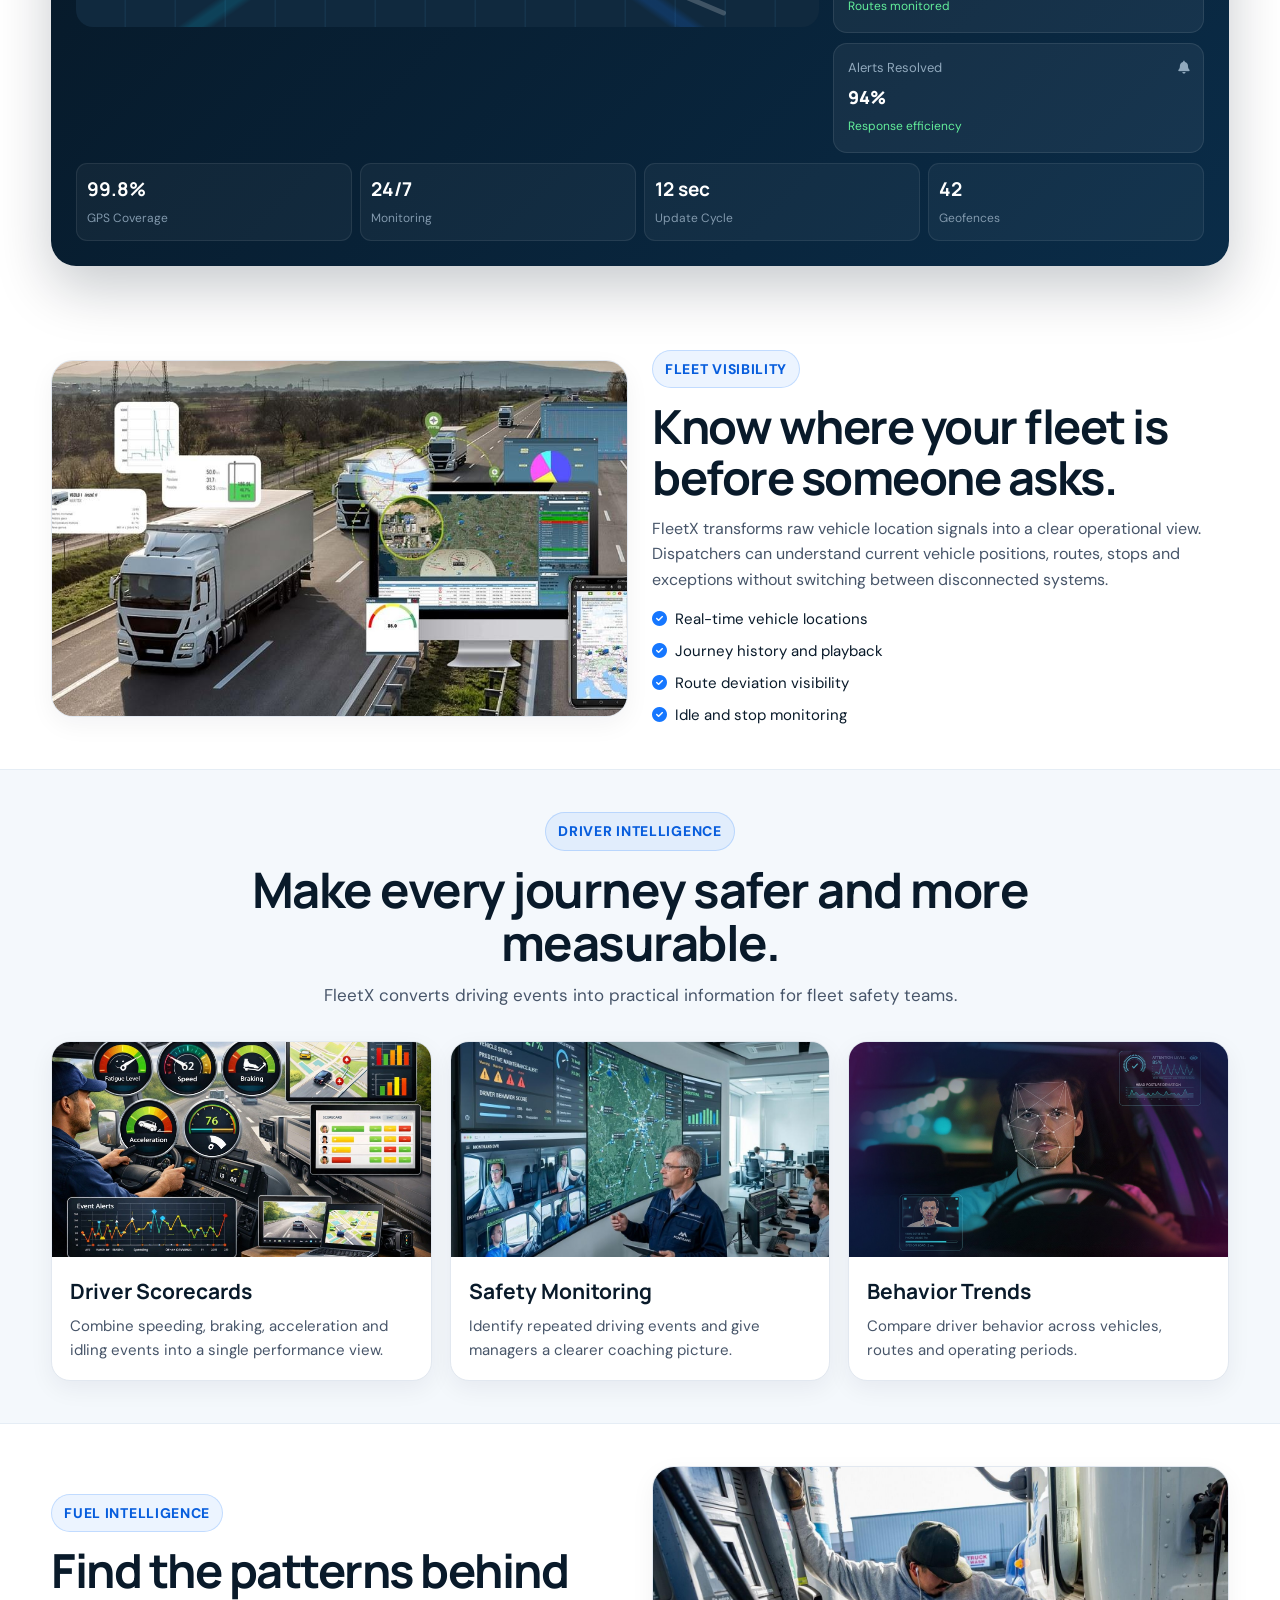
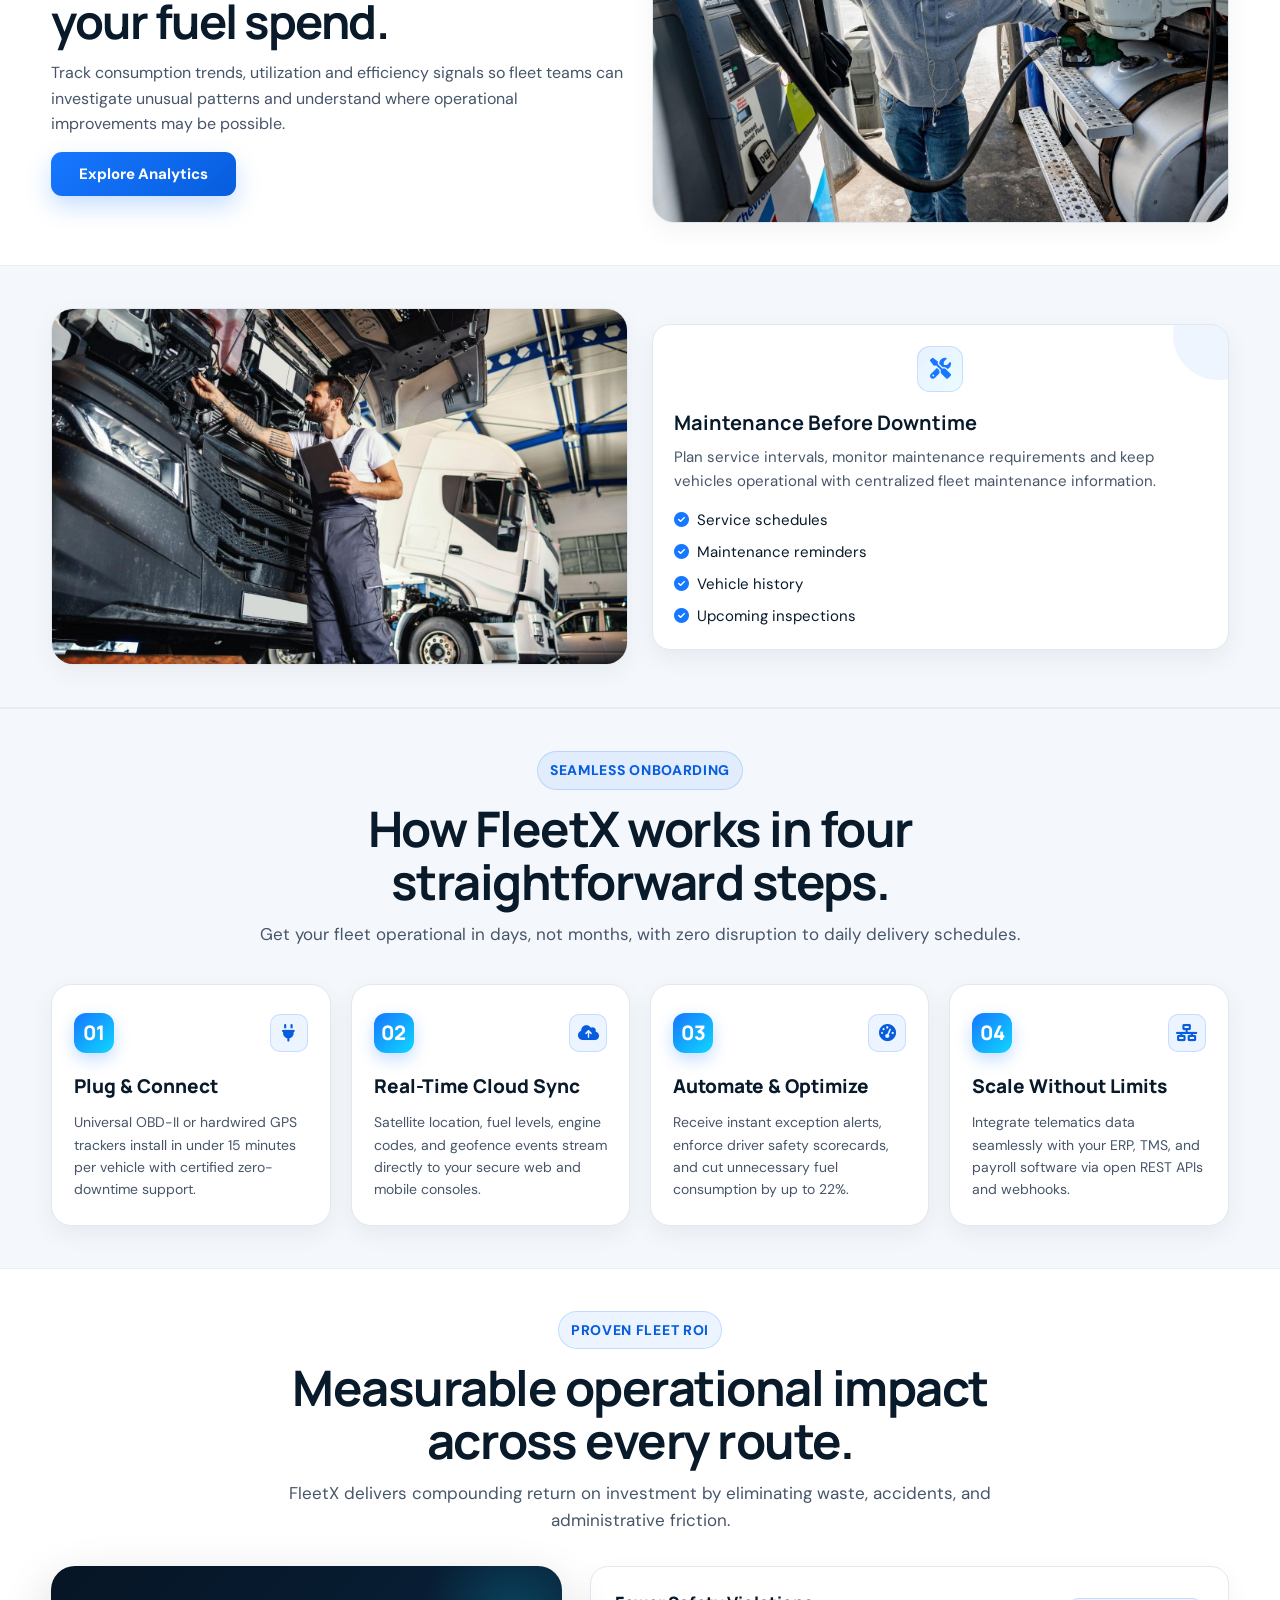
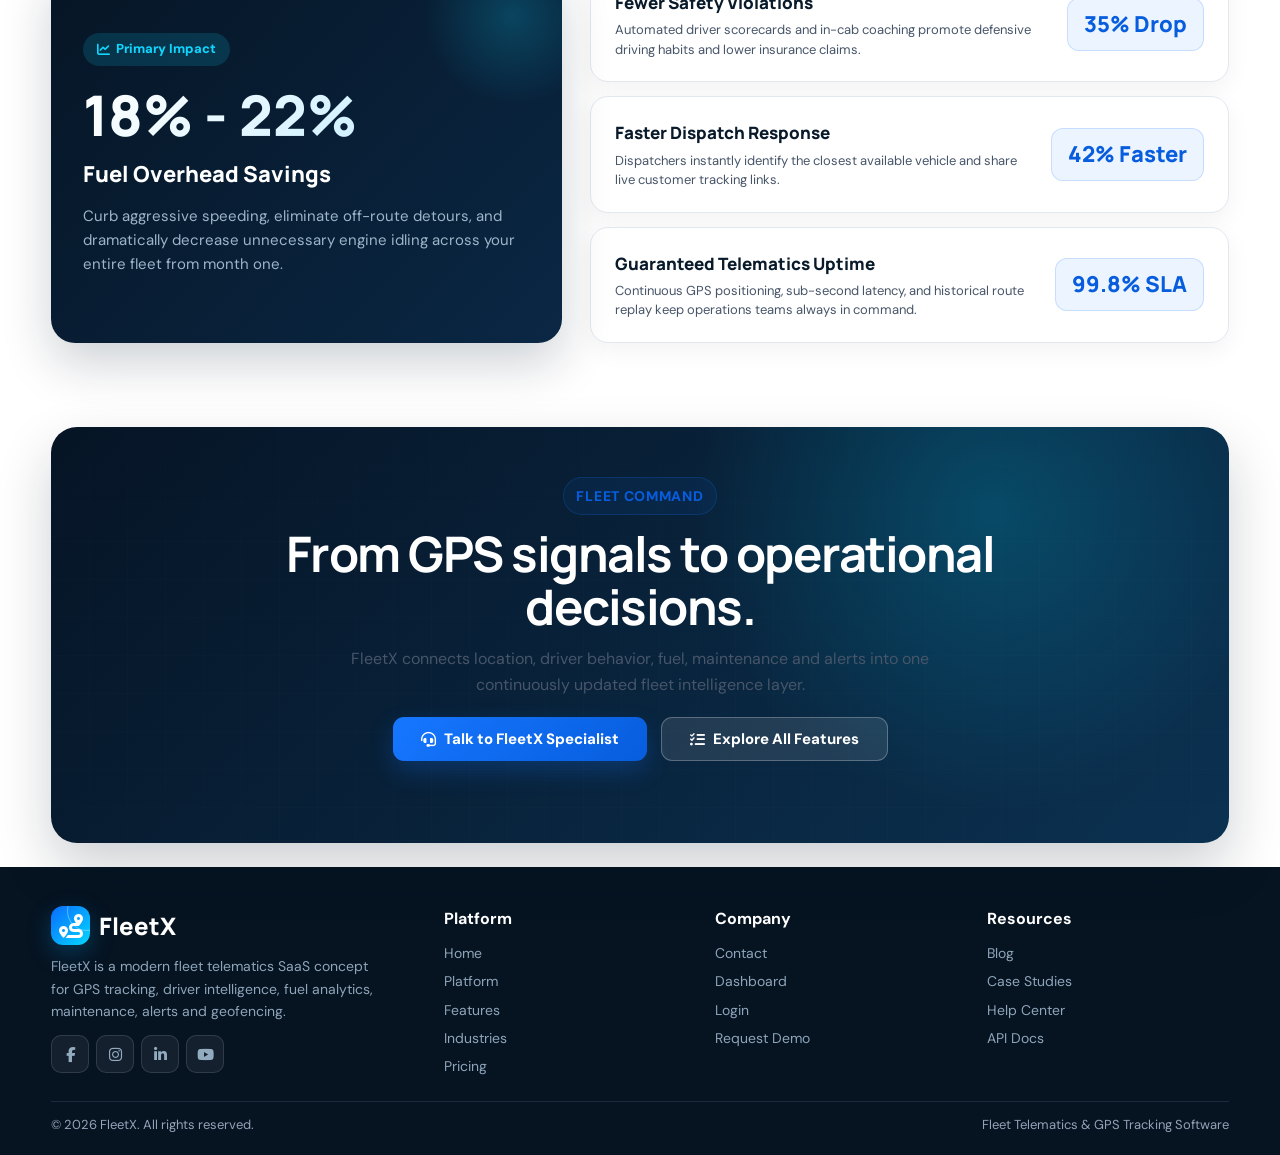
==== commit ea5359a3: "third commit" ====
--- a/index.html
+++ b/index.html
@@ -105,7 +105,7 @@
 HOME 1
 ========================================================= -->
 <main id="home1" class="page active">
-<section class="hero" style="background: linear-gradient(rgba(0,0,0,0.5), rgba(0,0,0,0.5)), url('https://images.unsplash.com/photo-1519003722824-194d4455a60c?auto=format&fit=crop&w=2400&q=90') center/cover no-repeat;">
+<section class="hero hero-home1" style="background: linear-gradient(180deg, rgba(6, 18, 34, 0.42) 0%, rgba(3, 10, 20, 0.58) 100%), url('https://images.unsplash.com/photo-1519003722824-194d4455a60c?auto=format&fit=crop&w=2400&q=90') center/cover no-repeat;">
 <div class="container">
 <div class="hero-copy" style="text-align: center; max-width: 800px; margin: 0 auto;">
 <span class="eyebrow" style="color: #05d7ff; border-color: rgba(255,255,255,0.2); background: rgba(255,255,255,0.1);">
@@ -293,7 +293,7 @@
 </div>
 </div>
 </section>
-<section class="section">
+<section class="section section-alt" style="background: rgba(8,108,255,0.03);">
 <div class="container">
 <div class="section-title">
 <span class="eyebrow">
@@ -378,7 +378,7 @@
 </div>
 </div>
 </section>
-<section class="section">
+<section class="section section-alt" style="background: rgba(8,108,255,0.03);">
 <div class="container">
 <div class="grid-2">
 <div class="big-image">
@@ -409,6 +409,98 @@
 </div>
 </div>
 </section>
+
+<!-- HOW IT WORKS SECTION -->
+<section class="section section-alt" style="background: rgba(8,108,255,0.03);">
+<div class="container">
+<div class="section-title">
+<span class="eyebrow">Seamless Onboarding</span>
+<h2>How FleetX works in four straightforward steps.</h2>
+<p>
+Get your fleet operational in days, not months, with zero disruption to daily delivery schedules.
+</p>
+</div>
+<div class="process-timeline">
+<div class="timeline-card">
+<div class="timeline-card-top">
+<span class="timeline-number">01</span>
+<span class="timeline-icon-wrap"><i class="fa-solid fa-plug"></i></span>
+</div>
+<h3>Plug & Connect</h3>
+<p>Universal OBD-II or hardwired GPS trackers install in under 15 minutes per vehicle with certified zero-downtime support.</p>
+</div>
+<div class="timeline-card">
+<div class="timeline-card-top">
+<span class="timeline-number">02</span>
+<span class="timeline-icon-wrap"><i class="fa-solid fa-cloud-arrow-up"></i></span>
+</div>
+<h3>Real-Time Cloud Sync</h3>
+<p>Satellite location, fuel levels, engine codes, and geofence events stream directly to your secure web and mobile consoles.</p>
+</div>
+<div class="timeline-card">
+<div class="timeline-card-top">
+<span class="timeline-number">03</span>
+<span class="timeline-icon-wrap"><i class="fa-solid fa-gauge-high"></i></span>
+</div>
+<h3>Automate & Optimize</h3>
+<p>Receive instant exception alerts, enforce driver safety scorecards, and cut unnecessary fuel consumption by up to 22%.</p>
+</div>
+<div class="timeline-card">
+<div class="timeline-card-top">
+<span class="timeline-number">04</span>
+<span class="timeline-icon-wrap"><i class="fa-solid fa-network-wired"></i></span>
+</div>
+<h3>Scale Without Limits</h3>
+<p>Integrate telematics data seamlessly with your ERP, TMS, and payroll software via open REST APIs and webhooks.</p>
+</div>
+</div>
+</div>
+</section>
+
+<!-- QUANTIFIABLE BUSINESS VALUE SECTION -->
+<section class="section">
+<div class="container">
+<div class="section-title">
+<span class="eyebrow">Proven Fleet ROI</span>
+<h2>Measurable operational impact across every route.</h2>
+<p>
+FleetX delivers compounding return on investment by eliminating waste, accidents, and administrative friction.
+</p>
+</div>
+<div class="roi-cockpit">
+<div class="roi-featured-card">
+<span class="roi-featured-badge"><i class="fa-solid fa-chart-line"></i> Primary Impact</span>
+<div class="roi-featured-metric">18% - 22%</div>
+<h3>Fuel Overhead Savings</h3>
+<p>Curb aggressive speeding, eliminate off-route detours, and dramatically decrease unnecessary engine idling across your entire fleet from month one.</p>
+</div>
+<div class="roi-rows">
+<div class="roi-row-card">
+<div class="roi-row-info">
+<h4>Fewer Safety Violations</h4>
+<p>Automated driver scorecards and in-cab coaching promote defensive driving habits and lower insurance claims.</p>
+</div>
+<span class="roi-row-pill">35% Drop</span>
+</div>
+<div class="roi-row-card">
+<div class="roi-row-info">
+<h4>Faster Dispatch Response</h4>
+<p>Dispatchers instantly identify the closest available vehicle and share live customer tracking links.</p>
+</div>
+<span class="roi-row-pill">42% Faster</span>
+</div>
+<div class="roi-row-card">
+<div class="roi-row-info">
+<h4>Guaranteed Telematics Uptime</h4>
+<p>Continuous GPS positioning, sub-second latency, and historical route replay keep operations teams always in command.</p>
+</div>
+<span class="roi-row-pill">99.8% SLA</span>
+</div>
+</div>
+</div>
+</div>
+</section>
+
 <section class="section">
 <div class="container">
 <div class="dark-section">
@@ -419,13 +511,16 @@
 <h2>
 From GPS signals to operational decisions.
 </h2>
-<p style="color:#9db4ca;">
+<p style="color:#9db4ca; font-size: 16px; max-width: 650px; margin: 10px auto 20px;">
 FleetX connects location, driver behavior, fuel, maintenance and alerts
 into one continuously updated fleet intelligence layer.
 </p>
-<div class="hero-buttons" style="justify-content:center;margin-top:20px;">
+<div class="hero-buttons" style="justify-content:center; gap: 14px; margin-top:20px; flex-wrap: wrap;">
 <button class="btn btn-primary" onclick="showPage('contact')">
-Talk to FleetX
+<i class="fa-solid fa-headset"></i> Talk to FleetX Specialist
+</button>
+<button class="btn btn-outline" onclick="showPage('features')" style="background: rgba(255,255,255,0.1); color: #fff; border-color: rgba(255,255,255,0.25);">
+<i class="fa-solid fa-list-check"></i> Explore All Features
 </button>
 </div>
 </div>
--- a/css/style.css
+++ b/css/style.css
@@ -2,37 +2,46 @@
 FLEETX MODERN TELEMATICS SaaS
 ========================================================= */
 :root{
---bg:#f3f7fb;
+--bg:#ffffff;
 --surface:#ffffff;
---surface2:#edf4f9;
+--surface2:#f4f8fb;
 --navy:#061525;
 --navy2:#0a2138;
 --navy3:#103250;
 --text:#091a2a;
---muted:#63778b;
+--muted:#475569;
 --blue:#1677ff;
 --blue2:#075ddd;
 --cyan:#10d7ff;
 --green:#22c55e;
 --orange:#f59e0b;
 --red:#ef4444;
---border:#dbe7f0;
+--border:#e2e8f0;
+--border-subtle:rgba(22,119,255,0.16);
+--bg-alt:#f4f8fc;
 --radius:20px;
---shadow:0 18px 50px rgba(4,25,45,.10);
---shadow2:0 8px 25px rgba(4,25,45,.07);
---navbg:rgba(255,255,255,.90);
+--shadow:0 18px 50px rgba(4,25,45,.08);
+--shadow2:0 8px 25px rgba(4,25,45,.05);
+--navbg:rgba(255,255,255,.94);
 --transition:.3s cubic-bezier(.2,.7,.2,1);
 }
 body.dark{
---bg:#040d17;
---surface:#081827;
---surface2:#0c2033;
---text:#eef8ff;
---muted:#91a8bb;
---border:#183249;
---navbg:rgba(4,13,23,.92);
---shadow:0 20px 55px rgba(0,0,0,.35);
---shadow2:0 10px 30px rgba(0,0,0,.25);
+--bg:#000000;
+--bg-alt:#0c131d;
+--surface:#0a1017;
+--surface2:#121a24;
+--navy:#000000;
+--navy2:#080e15;
+--navy3:#0e1622;
+--text:#f8fafc;
+--muted:#94a3b8;
+--border:rgba(255,255,255,0.08);
+--border-subtle:rgba(22,119,255,0.18);
+--navbg:rgba(0,0,0,0.92);
+--shadow:0 20px 55px rgba(0,0,0,0.65);
+--shadow2:0 10px 30px rgba(0,0,0,0.45);
+background-color:#000000;
+color:var(--text);
 }
 *{
 margin:0;
@@ -135,22 +144,23 @@
 }
 .btn-primary{
 color:#fff;
-background:linear-gradient(135deg,var(--blue),var(--cyan));
-box-shadow:0 10px 25px rgba(22,119,255,.20);
+background:linear-gradient(135deg,#1677ff,#075ddd);
+box-shadow:0 10px 25px rgba(22,119,255,.24);
 }
 .btn-primary:hover{
 transform:translateY(-4px) scale(1.02);
-box-shadow:0 17px 35px rgba(22,119,255,.32);
+background:linear-gradient(135deg,#075ddd,#004ecc);
+box-shadow:0 17px 35px rgba(22,119,255,.36);
 }
 .btn-outline{
 background:var(--surface);
 color:var(--text);
-border:1px solid var(--border);
+border:1.5px solid var(--border);
 }
 .btn-outline:hover{
 transform:translateY(-4px);
-border-color:var(--blue);
-color:var(--blue);
+border-color:var(--blue2);
+color:var(--blue2);
 box-shadow:var(--shadow2);
 }
 .btn-dark{
@@ -304,6 +314,113 @@
 min-height:calc(100vh - 76px);
 display:flex;
 align-items:center;
+}
+/* INNER PAGES STANDARDIZED HERO SIZE (ABOUT TO CONTACT) */
+#about .hero,
+#services .hero,
+#features .hero,
+#industries .hero,
+#pricing .hero,
+#contact .hero,
+.hero-about,
+.hero-services,
+.hero-features,
+.hero-industries,
+.hero-pricing,
+.hero-contact {
+  min-height: 520px;
+  display: flex;
+  align-items: center;
+  justify-content: center;
+  padding: 85px 0 75px;
+  box-sizing: border-box;
+}
+#about .hero > .container,
+#services .hero > .container,
+#features .hero > .container,
+#industries .hero > .container,
+#pricing .hero > .container,
+#contact .hero > .container,
+.hero-about > .container,
+.hero-services > .container,
+.hero-features > .container,
+.hero-industries > .container,
+.hero-pricing > .container,
+.hero-contact > .container {
+  width: 100%;
+}
+#about .hero .hero-copy,
+#services .hero .hero-copy,
+#features .hero .hero-copy,
+#industries .hero .hero-copy,
+#pricing .hero .hero-copy,
+#contact .hero .hero-copy,
+.hero-about .hero-copy,
+.hero-services .hero-copy,
+.hero-features .hero-copy,
+.hero-industries .hero-copy,
+.hero-pricing .hero-copy,
+.hero-contact .hero-copy {
+  max-width: 820px;
+  margin: 0 auto;
+  text-align: center;
+}
+#about .hero h1,
+#services .hero h1,
+#features .hero h1,
+#industries .hero h1,
+#pricing .hero h1,
+#contact .hero h1,
+.hero-about h1,
+.hero-services h1,
+.hero-features h1,
+.hero-industries h1,
+.hero-pricing h1,
+.hero-contact h1 {
+  font-family: "Manrope", sans-serif;
+  font-size: clamp(38px, 4.4vw, 56px);
+  line-height: 1.12;
+  letter-spacing: -2px;
+  margin-bottom: 18px;
+  color: #ffffff;
+  text-shadow: 0 2px 14px rgba(0, 0, 0, 0.45);
+}
+#about .hero p,
+#services .hero p,
+#features .hero p,
+#industries .hero p,
+#pricing .hero p,
+#contact .hero p,
+.hero-about p,
+.hero-services p,
+.hero-features p,
+.hero-industries p,
+.hero-pricing p,
+.hero-contact p {
+  font-size: 17px;
+  line-height: 1.6;
+  max-width: 740px;
+  margin: 0 auto 24px;
+  color: rgba(255, 255, 255, 0.9);
+  text-shadow: 0 1px 8px rgba(0, 0, 0, 0.45);
+}
+#about .hero .hero-buttons,
+#services .hero .hero-buttons,
+#features .hero .hero-buttons,
+#industries .hero .hero-buttons,
+#pricing .hero .hero-buttons,
+#contact .hero .hero-buttons,
+.hero-about .hero-buttons,
+.hero-services .hero-buttons,
+.hero-features .hero-buttons,
+.hero-industries .hero-buttons,
+.hero-pricing .hero-buttons,
+.hero-contact .hero-buttons {
+  display: flex;
+  justify-content: center;
+  align-items: center;
+  gap: 14px;
+  flex-wrap: wrap;
 }
 #home1 .hero > .container, #home2 .hero > .container {
 width:100%;
@@ -535,7 +652,7 @@
 background:linear-gradient(135deg,rgba(22,119,255,.12),rgba(0,215,255,.09));
 color:var(--blue);
 font-size:21px;
-margin-bottom:14px;
+margin:0 auto 15px;
 transition:.3s;
 }
 .feature-card:hover .feature-icon{
@@ -592,7 +709,7 @@
 font-size:15px;
 }
 .check-list i{
-color:var(--green);
+color:var(--blue);
 margin-top:4px;
 }
 /* =========================================================
@@ -903,6 +1020,7 @@
 border-radius:21px;
 box-shadow:var(--shadow2);
 transition:.35s;
+text-align:center;
 }
 .price-card:hover{
 transform:translateY(-9px);
@@ -952,7 +1070,7 @@
 color:var(--muted);
 }
 .price-list i{
-color:var(--green);
+color:var(--blue);
 margin-right:6px;
 }
 /* =========================================================
@@ -1412,9 +1530,28 @@
 transform:translateY(-7px);
 box-shadow:var(--shadow);
 }
-.emoji{
-font-size:46px;
-margin-bottom:8px;
+.emoji,
+.cta-icon-badge{
+width:68px;
+height:68px;
+border-radius:20px;
+margin:0 auto 16px;
+background:linear-gradient(135deg,rgba(22,119,255,.12),rgba(0,215,255,.12));
+border:1px solid rgba(22,119,255,.22);
+color:var(--blue);
+display:flex;
+align-items:center;
+justify-content:center;
+font-size:28px;
+box-shadow:0 8px 24px rgba(22,119,255,.12);
+transition:var(--transition);
+}
+.emoji-panel:hover .emoji,
+.emoji-panel:hover .cta-icon-badge{
+transform:translateY(-4px) scale(1.06);
+background:linear-gradient(135deg,rgba(22,119,255,.22),rgba(0,215,255,.18));
+border-color:var(--blue);
+box-shadow:0 12px 30px rgba(22,119,255,.22);
 }
 /* =========================================================
 FOOTER
@@ -1462,22 +1599,24 @@
 margin-top:13px;
 }
 .social{
-width:36px;
-height:36px;
+width:38px;
+height:38px;
 display:grid;
 place-items:center;
-border-radius:9px;
+border-radius:10px;
+background:rgba(255,255,255,.06);
+border:1px solid rgba(255,255,255,.12);
+color:#92abbf;
+font-size:15px;
+transition:var(--transition);
+}
+.social:hover{
+transform:translateY(-3px) scale(1.05);
+background:var(--blue);
+border-color:var(--blue);
 color:#fff;
-transition:.3s;
-}
-.social:hover{
-transform:translateY(-5px) scale(1.06);
-box-shadow:0 8px 20px rgba(0,0,0,.25);
-}
-.facebook{background:#1877f2}
-.instagram{background:linear-gradient(45deg,#f9ce34,#ee2a7b,#6228d7)}
-.linkedin{background:#0a66c2}
-.youtube{background:#ff0000}
+box-shadow:0 8px 20px rgba(22,119,255,.35);
+}
 .footer-bottom{
 border-top:1px solid #1a2d40;
 margin-top:23px;
@@ -1485,7 +1624,7 @@
 display:flex;
 justify-content:space-between;
 font-size:13px;
-color:#71879d;
+color:#94a3b8;
 }
 /* =========================================================
 LOGIN
@@ -1551,7 +1690,7 @@
 box-shadow:var(--shadow2);
 }
 .google{
-color:#4285f4;
+color:inherit;
 }
 .divider{
 display:flex;
@@ -1848,16 +1987,28 @@
 }
 .alert{
 display:flex;
-align-items:flex-start;
-gap:9px;
-padding:10px;
-border-radius:10px;
+align-items:center;
+gap:12px;
+padding:11px 13px;
+border-radius:12px;
 background:var(--surface2);
 font-size:13px;
 transition:.25s;
 }
 .alert:hover{
 transform:translateX(4px);
+}
+.alert-icon{
+width:32px;
+height:32px;
+min-width:32px;
+display:grid;
+place-items:center;
+border-radius:8px;
+background:rgba(22,119,255,.1);
+color:var(--blue);
+font-size:13px;
+flex-shrink:0;
 }
 .alert strong{
 display:block;
@@ -1951,7 +2102,7 @@
 border-radius:50%;
 display:none;
 place-items:center;
-background:linear-gradient(135deg,var(--blue),var(--cyan));
+background:linear-gradient(135deg,#1677ff,#075ddd);
 color:#fff;
 z-index:6000;
 box-shadow:0 10px 25px rgba(22,119,255,.28);
@@ -2114,13 +2265,14 @@
 grid-template-columns:repeat(2,1fr);
 }
 }
-@media(max-width:900px){
-.hero-grid,
-.contact-grid{
+@media(max-width:1024px){
+.hero-grid{
 grid-template-columns:1fr;
 }
 .hero-copy{
 text-align:center;
+padding:0 20px;
+margin:0 auto !important;
 }
 .hero-copy p{
 margin-left:auto;
@@ -2128,6 +2280,11 @@
 }
 .hero-buttons{
 justify-content:center;
+}
+}
+@media(max-width:900px){
+.contact-grid{
+grid-template-columns:1fr;
 }
 .grid-3,
 .pricing{
@@ -2175,13 +2332,23 @@
 grid-template-columns:1fr 1fr;
 }
 .grid-3 > *:nth-child(3):last-child,
+.grid-3 > *:last-child:nth-child(odd),
 .pricing > *:nth-child(3):last-child,
-.info-band > *:nth-child(3):last-child{
+.pricing > *:last-child:nth-child(odd){
 grid-column: 1 / -1;
 justify-self:center;
 width:calc(50% - 9px);
 }
-.showcase > *:nth-child(3):last-child{
+.info-band > *:nth-child(3):last-child,
+.info-band > *:nth-child(9):last-child,
+.info-band > *:nth-child(9),
+.info-band > *:last-child:nth-child(odd){
+grid-column: 1 / -1;
+justify-self:center;
+width:calc(50% - 6.5px);
+}
+.showcase > *:nth-child(3):last-child,
+.showcase > *:last-child:nth-child(odd){
 grid-column: 1 / -1;
 justify-self:center;
 width:calc(50% - 7.5px);
@@ -2212,10 +2379,18 @@
 }
 @media(max-width:650px){
 .grid-3 > *:nth-child(3):last-child,
+.grid-3 > *:last-child:nth-child(odd),
 .pricing > *:nth-child(3):last-child,
+.pricing > *:last-child:nth-child(odd),
 .info-band > *:nth-child(3):last-child,
-.showcase > *:nth-child(3):last-child{
-width:auto;
+.info-band > *:nth-child(9):last-child,
+.info-band > *:nth-child(9),
+.info-band > *:last-child:nth-child(odd),
+.showcase > *:nth-child(3):last-child,
+.showcase > *:last-child:nth-child(odd){
+width:100%;
+justify-self:stretch;
+grid-column:auto;
 }
 .section{
 padding:43px 0;
@@ -2437,4 +2612,1595 @@
   color: var(--muted);
   line-height: 1.6;
   font-size: 15px;
+}
+
+/* =========================================================
+   PROCESS STEPS & METHODOLOGY
+   ========================================================= */
+.step-grid {
+  display: grid;
+  grid-template-columns: repeat(4, 1fr);
+  gap: 18px;
+  margin-top: 24px;
+}
+.step-card {
+  background: var(--surface);
+  border: 1px solid var(--border);
+  border-radius: 18px;
+  padding: 24px 20px;
+  box-shadow: var(--shadow2);
+  transition: var(--transition);
+  position: relative;
+  display: flex;
+  flex-direction: column;
+}
+.step-card:hover {
+  transform: translateY(-6px);
+  border-color: rgba(22, 119, 255, 0.35);
+  box-shadow: var(--shadow);
+}
+.step-number {
+  font-family: "Manrope", sans-serif;
+  font-size: 28px;
+  font-weight: 900;
+  color: var(--blue);
+  line-height: 1;
+  margin-bottom: 12px;
+  display: inline-flex;
+  align-items: center;
+  justify-content: center;
+  width: 44px;
+  height: 44px;
+  border-radius: 12px;
+  background: rgba(22, 119, 255, 0.08);
+}
+.step-card h3 {
+  font-family: "Manrope", sans-serif;
+  font-size: 18px;
+  font-weight: 700;
+  margin-bottom: 8px;
+  color: var(--text);
+}
+.step-card p {
+  font-size: 14px;
+  color: var(--muted);
+  line-height: 1.6;
+}
+
+/* =========================================================
+   ROI & VALUE METRICS CARDS
+   ========================================================= */
+.roi-grid {
+  display: grid;
+  grid-template-columns: repeat(4, 1fr);
+  gap: 16px;
+  margin-top: 20px;
+}
+.roi-card {
+  background: var(--surface);
+  border: 1px solid var(--border);
+  border-radius: 18px;
+  padding: 22px 18px;
+  text-align: center;
+  box-shadow: var(--shadow2);
+  transition: var(--transition);
+}
+.roi-card:hover {
+  transform: translateY(-5px);
+  box-shadow: var(--shadow);
+  border-color: rgba(22, 119, 255, 0.3);
+}
+.roi-metric {
+  font-family: "Manrope", sans-serif;
+  font-size: 32px;
+  font-weight: 900;
+  color: var(--blue);
+  line-height: 1.1;
+  margin-bottom: 6px;
+}
+.roi-card h3 {
+  font-family: "Manrope", sans-serif;
+  font-size: 16px;
+  font-weight: 700;
+  margin-bottom: 6px;
+  color: var(--text);
+}
+.roi-card p {
+  font-size: 13px;
+  color: var(--muted);
+  line-height: 1.5;
+}
+
+/* =========================================================
+   FEATURE COMPARISON TABLE
+   ========================================================= */
+.pricing-table-wrap {
+  width: 100%;
+  overflow-x: auto;
+  background: var(--surface);
+  border: 1px solid var(--border);
+  border-radius: 20px;
+  box-shadow: var(--shadow2);
+  margin-top: 30px;
+}
+.pricing-table {
+  width: 100%;
+  min-width: 680px;
+  border-collapse: collapse;
+  text-align: left;
+}
+.pricing-table th,
+.pricing-table td {
+  padding: 16px 20px;
+  border-bottom: 1px solid var(--border);
+  font-size: 14px;
+}
+.pricing-table th {
+  background: var(--surface2);
+  font-family: "Manrope", sans-serif;
+  font-weight: 800;
+  font-size: 15px;
+  color: var(--text);
+}
+.pricing-table th.col-feature {
+  width: 36%;
+}
+.pricing-table th.col-plan {
+  width: 21%;
+  text-align: center;
+}
+.pricing-table td.col-plan {
+  text-align: center;
+}
+.pricing-table tr:last-child td {
+  border-bottom: none;
+}
+.pricing-table tr:hover td {
+  background: rgba(22, 119, 255, 0.03);
+}
+.pricing-check {
+  color: var(--green);
+  font-size: 16px;
+}
+.pricing-dash {
+  color: var(--muted);
+  font-weight: 600;
+}
+.pricing-badge {
+  display: inline-block;
+  padding: 3px 8px;
+  border-radius: 6px;
+  font-size: 12px;
+  font-weight: 700;
+  background: rgba(22, 119, 255, 0.1);
+  color: var(--blue);
+}
+
+/* EMOJI PANEL GLOBAL FIX */
+.emoji-panel h2 {
+  font-family: "Manrope", sans-serif;
+  font-size: clamp(24px, 3.2vw, 36px);
+  margin-bottom: 8px;
+}
+.emoji-panel p {
+  max-width: 650px;
+  margin: 10px auto 20px;
+  color: var(--muted);
+  font-size: 16px;
+  line-height: 1.6;
+}
+
+/* =========================================================
+   PAGE 1 (INDEX): PROCESS TIMELINE (HOW IT WORKS)
+   ========================================================= */
+.process-timeline {
+  display: grid;
+  grid-template-columns: repeat(4, 1fr);
+  gap: 20px;
+  position: relative;
+  margin-top: 36px;
+}
+.timeline-card {
+  background: var(--surface);
+  border: 1px solid var(--border);
+  border-radius: 20px;
+  padding: 28px 22px 24px;
+  position: relative;
+  box-shadow: var(--shadow2);
+  transition: var(--transition);
+  display: flex;
+  flex-direction: column;
+}
+.timeline-card:hover {
+  transform: translateY(-8px);
+  border-color: var(--blue);
+  box-shadow: var(--shadow);
+}
+.timeline-card-top {
+  display: flex;
+  align-items: center;
+  justify-content: space-between;
+  margin-bottom: 18px;
+}
+.timeline-number {
+  font-family: "Manrope", sans-serif;
+  font-size: 20px;
+  font-weight: 900;
+  color: #fff;
+  width: 40px;
+  height: 40px;
+  border-radius: 12px;
+  background: linear-gradient(135deg, var(--blue), var(--cyan));
+  display: flex;
+  align-items: center;
+  justify-content: center;
+  box-shadow: 0 6px 16px rgba(22, 119, 255, 0.25);
+}
+.timeline-icon-wrap {
+  width: 38px;
+  height: 38px;
+  border-radius: 10px;
+  background: rgba(22, 119, 255, 0.08);
+  color: var(--blue);
+  display: flex;
+  align-items: center;
+  justify-content: center;
+  font-size: 17px;
+}
+.timeline-card h3 {
+  font-family: "Manrope", sans-serif;
+  font-size: 19px;
+  font-weight: 800;
+  margin-bottom: 10px;
+  color: var(--text);
+}
+.timeline-card p {
+  font-size: 14px;
+  color: var(--muted);
+  line-height: 1.6;
+}
+
+/* =========================================================
+   PAGE 1 (INDEX): ROI COCKPIT (EXECUTIVE OUTCOMES)
+   ========================================================= */
+.roi-cockpit {
+  display: grid;
+  grid-template-columns: 1fr 1.25fr;
+  gap: 28px;
+  align-items: stretch;
+  margin-top: 30px;
+}
+.roi-featured-card {
+  background: linear-gradient(135deg, #061525, #0a2744);
+  color: #fff;
+  border-radius: 24px;
+  padding: 38px 32px;
+  box-shadow: 0 20px 50px rgba(4, 25, 45, 0.2);
+  display: flex;
+  flex-direction: column;
+  justify-content: center;
+  position: relative;
+  overflow: hidden;
+}
+.roi-featured-card:before {
+  content: "";
+  position: absolute;
+  top: -40px;
+  right: -40px;
+  width: 180px;
+  height: 180px;
+  border-radius: 50%;
+  background: radial-gradient(circle, rgba(16, 215, 255, 0.2), transparent 70%);
+}
+.roi-featured-badge {
+  display: inline-flex;
+  align-items: center;
+  gap: 6px;
+  padding: 6px 14px;
+  border-radius: 50px;
+  background: rgba(16, 215, 255, 0.15);
+  color: var(--cyan);
+  font-size: 13px;
+  font-weight: 800;
+  width: fit-content;
+  margin-bottom: 20px;
+}
+.roi-featured-metric {
+  font-family: "Manrope", sans-serif;
+  font-size: clamp(40px, 4.5vw, 56px);
+  font-weight: 900;
+  line-height: 1.05;
+  background: linear-gradient(135deg, #fff, #b7e9ff);
+  -webkit-background-clip: text;
+  -webkit-text-fill-color: transparent;
+  margin-bottom: 12px;
+}
+.roi-featured-card h3 {
+  font-family: "Manrope", sans-serif;
+  font-size: 22px;
+  font-weight: 800;
+  margin-bottom: 12px;
+}
+.roi-featured-card p {
+  color: #9db5c9;
+  font-size: 15px;
+  line-height: 1.6;
+}
+.roi-rows {
+  display: flex;
+  flex-direction: column;
+  gap: 14px;
+}
+.roi-row-card {
+  background: var(--surface);
+  border: 1px solid var(--border);
+  border-radius: 18px;
+  padding: 22px 24px;
+  box-shadow: var(--shadow2);
+  display: flex;
+  align-items: center;
+  justify-content: space-between;
+  gap: 18px;
+  transition: var(--transition);
+}
+.roi-row-card:hover {
+  transform: translateX(6px);
+  border-color: var(--blue);
+  box-shadow: var(--shadow);
+}
+.roi-row-info {
+  flex: 1;
+}
+.roi-row-info h4 {
+  font-family: "Manrope", sans-serif;
+  font-size: 17px;
+  font-weight: 800;
+  margin-bottom: 4px;
+  color: var(--text);
+}
+.roi-row-info p {
+  font-size: 13px;
+  color: var(--muted);
+  line-height: 1.5;
+}
+.roi-row-pill {
+  font-family: "Manrope", sans-serif;
+  font-size: 22px;
+  font-weight: 900;
+  color: var(--blue);
+  padding: 8px 16px;
+  border-radius: 12px;
+  background: rgba(22, 119, 255, 0.08);
+  white-space: nowrap;
+}
+
+/* =========================================================
+   PAGE 2 (ABOUT): BENTO GRID & STACK LAYERS
+   ========================================================= */
+.bento-grid {
+  display: grid;
+  grid-template-columns: repeat(2, 1fr);
+  gap: 22px;
+  margin-top: 32px;
+}
+.bento-card {
+  background: var(--surface);
+  border: 1px solid var(--border);
+  border-radius: 22px;
+  padding: 32px 28px;
+  box-shadow: var(--shadow2);
+  transition: var(--transition);
+  position: relative;
+  overflow: hidden;
+}
+.bento-card:hover {
+  transform: translateY(-6px);
+  box-shadow: var(--shadow);
+  border-color: rgba(22, 119, 255, 0.35);
+}
+.bento-card.bento-accent {
+  background: linear-gradient(135deg, rgba(8, 108, 255, 0.04), rgba(0, 215, 255, 0.06)), var(--surface);
+}
+.bento-header {
+  display: flex;
+  align-items: center;
+  justify-content: space-between;
+  margin-bottom: 16px;
+}
+.bento-tag {
+  font-size: 12px;
+  font-weight: 800;
+  text-transform: uppercase;
+  letter-spacing: 0.8px;
+  color: var(--blue);
+  background: rgba(22, 119, 255, 0.08);
+  padding: 4px 10px;
+  border-radius: 50px;
+}
+.bento-stat {
+  font-family: "Manrope", sans-serif;
+  font-size: 34px;
+  font-weight: 900;
+  color: var(--blue);
+}
+.bento-card h3 {
+  font-family: "Manrope", sans-serif;
+  font-size: 20px;
+  font-weight: 800;
+  margin-bottom: 10px;
+  color: var(--text);
+}
+.bento-card p {
+  font-size: 14.5px;
+  color: var(--muted);
+  line-height: 1.6;
+}
+
+/* STACK LAYERS */
+.stack-layers {
+  display: flex;
+  flex-direction: column;
+  gap: 14px;
+  margin-top: 32px;
+}
+.stack-layer {
+  background: var(--surface);
+  border: 1px solid var(--border);
+  border-radius: 18px;
+  padding: 22px 26px;
+  box-shadow: var(--shadow2);
+  display: grid;
+  grid-template-columns: 140px 1.4fr 1fr;
+  align-items: center;
+  gap: 24px;
+  transition: var(--transition);
+}
+.stack-layer:hover {
+  transform: translateX(6px);
+  border-color: var(--blue);
+  box-shadow: var(--shadow);
+}
+.layer-badge-col {
+  display: flex;
+  align-items: center;
+  gap: 12px;
+}
+.layer-badge {
+  font-family: "Manrope", sans-serif;
+  font-size: 12px;
+  font-weight: 900;
+  letter-spacing: 0.8px;
+  color: var(--blue);
+  background: rgba(22, 119, 255, 0.1);
+  padding: 6px 12px;
+  border-radius: 8px;
+  text-transform: uppercase;
+  white-space: nowrap;
+}
+.layer-info h3 {
+  font-family: "Manrope", sans-serif;
+  font-size: 18px;
+  font-weight: 800;
+  margin-bottom: 4px;
+  color: var(--text);
+}
+.layer-info p {
+  font-size: 13.5px;
+  color: var(--muted);
+  line-height: 1.5;
+}
+.layer-specs {
+  display: flex;
+  flex-wrap: wrap;
+  gap: 8px;
+  justify-content: flex-end;
+}
+.spec-pill {
+  font-size: 12px;
+  font-weight: 700;
+  color: var(--text);
+  background: var(--surface2);
+  border: 1px solid var(--border);
+  padding: 5px 12px;
+  border-radius: 50px;
+  white-space: nowrap;
+}
+
+/* =========================================================
+   PAGE 3 (SERVICES): PHASE ROADMAP & SLA CERTIFICATE
+   ========================================================= */
+.phase-roadmap {
+  display: grid;
+  grid-template-columns: repeat(4, 1fr);
+  gap: 18px;
+  margin-top: 32px;
+}
+.roadmap-phase {
+  background: var(--surface);
+  border: 1px solid var(--border);
+  border-top: 4px solid var(--blue);
+  border-radius: 18px;
+  padding: 24px 20px;
+  box-shadow: var(--shadow2);
+  transition: var(--transition);
+  display: flex;
+  flex-direction: column;
+}
+.roadmap-phase:hover {
+  transform: translateY(-6px);
+  box-shadow: var(--shadow);
+}
+.phase-header {
+  display: flex;
+  align-items: center;
+  justify-content: space-between;
+  margin-bottom: 12px;
+}
+.phase-tag {
+  font-family: "Manrope", sans-serif;
+  font-size: 11px;
+  font-weight: 800;
+  text-transform: uppercase;
+  letter-spacing: 0.8px;
+  color: #fff;
+  background: var(--blue);
+  padding: 4px 8px;
+  border-radius: 6px;
+}
+.phase-duration {
+  font-size: 12px;
+  font-weight: 700;
+  color: var(--muted);
+}
+.roadmap-phase h3 {
+  font-family: "Manrope", sans-serif;
+  font-size: 17px;
+  font-weight: 800;
+  margin-bottom: 8px;
+  color: var(--text);
+}
+.roadmap-phase p {
+  font-size: 13.5px;
+  color: var(--muted);
+  line-height: 1.5;
+  margin-bottom: 14px;
+  flex: 1;
+}
+.phase-deliverables {
+  list-style: none;
+  border-top: 1px solid var(--border);
+  padding-top: 12px;
+  display: grid;
+  gap: 6px;
+}
+.phase-deliverables li {
+  font-size: 12.5px;
+  color: var(--text);
+  display: flex;
+  align-items: center;
+  gap: 6px;
+}
+.phase-deliverables i {
+  color: var(--blue);
+  font-size: 11px;
+}
+
+/* SLA CERTIFICATE */
+.sla-certificate-box {
+  background: linear-gradient(135deg, #061321, #0c2b48);
+  color: #fff;
+  border-radius: 26px;
+  padding: 44px 38px;
+  box-shadow: 0 22px 55px rgba(4, 20, 35, 0.22);
+  margin-top: 30px;
+}
+.sla-grid {
+  display: grid;
+  grid-template-columns: repeat(4, 1fr);
+  gap: 20px;
+  margin-top: 30px;
+}
+.sla-item {
+  background: rgba(255, 255, 255, 0.05);
+  border: 1px solid rgba(255, 255, 255, 0.1);
+  border-radius: 18px;
+  padding: 24px 20px;
+  transition: var(--transition);
+}
+.sla-item:hover {
+  background: rgba(255, 255, 255, 0.08);
+  transform: translateY(-4px);
+  border-color: rgba(16, 215, 255, 0.4);
+}
+.sla-badge-row {
+  display: flex;
+  align-items: center;
+  justify-content: space-between;
+  margin-bottom: 14px;
+}
+.sla-badge-row i {
+  color: var(--cyan);
+  font-size: 20px;
+}
+.sla-badge {
+  font-size: 11px;
+  font-weight: 800;
+  text-transform: uppercase;
+  color: var(--cyan);
+  background: rgba(0, 215, 255, 0.15);
+  padding: 3px 8px;
+  border-radius: 4px;
+}
+.sla-metric {
+  font-family: "Manrope", sans-serif;
+  font-size: 32px;
+  font-weight: 900;
+  color: #fff;
+  margin-bottom: 4px;
+}
+.sla-item h4 {
+  font-family: "Manrope", sans-serif;
+  font-size: 16px;
+  font-weight: 700;
+  margin-bottom: 6px;
+  color: #e4f3ff;
+}
+.sla-item p {
+  font-size: 13px;
+  color: #92abbf;
+  line-height: 1.5;
+}
+
+/* =========================================================
+   PAGE 4 (FEATURES): ADVANCED MODULE GRID
+   ========================================================= */
+.module-grid {
+  display: grid;
+  grid-template-columns: repeat(2, 1fr);
+  gap: 24px;
+  margin-top: 32px;
+}
+.module-card {
+  background: var(--surface);
+  border: 1px solid var(--border);
+  border-radius: 22px;
+  padding: 30px;
+  box-shadow: var(--shadow2);
+  transition: var(--transition);
+  display: flex;
+  gap: 22px;
+  align-items: flex-start;
+}
+.module-card:hover {
+  transform: translateY(-6px);
+  border-color: var(--blue);
+  box-shadow: var(--shadow);
+}
+.module-icon-wrap {
+  width: 58px;
+  height: 58px;
+  min-width: 58px;
+  border-radius: 16px;
+  background: linear-gradient(135deg, rgba(22, 119, 255, 0.12), rgba(0, 215, 255, 0.12));
+  color: var(--blue);
+  display: flex;
+  align-items: center;
+  justify-content: center;
+  font-size: 24px;
+}
+.module-body {
+  flex: 1;
+}
+.module-tag {
+  display: inline-block;
+  font-size: 11px;
+  font-weight: 800;
+  text-transform: uppercase;
+  letter-spacing: 0.8px;
+  color: var(--blue);
+  background: rgba(22, 119, 255, 0.08);
+  padding: 3px 10px;
+  border-radius: 50px;
+  margin-bottom: 10px;
+}
+.module-body h3 {
+  font-family: "Manrope", sans-serif;
+  font-size: 19px;
+  font-weight: 800;
+  margin-bottom: 8px;
+  color: var(--text);
+}
+.module-body p {
+  font-size: 14px;
+  color: var(--muted);
+  line-height: 1.6;
+}
+
+/* =========================================================
+   PAGE 5 (INDUSTRIES): VERTICAL SOLUTIONS
+   ========================================================= */
+.vertical-solutions {
+  display: grid;
+  grid-template-columns: repeat(2, 1fr);
+  gap: 22px;
+  margin-top: 32px;
+}
+.vertical-card {
+  background: var(--surface);
+  border: 1px solid var(--border);
+  border-left: 5px solid var(--blue);
+  border-radius: 20px;
+  padding: 28px 26px;
+  box-shadow: var(--shadow2);
+  transition: var(--transition);
+}
+.vertical-card:nth-child(2) {
+  border-left-color: var(--cyan);
+}
+.vertical-card:nth-child(3) {
+  border-left-color: #3b82f6;
+}
+.vertical-card:nth-child(4) {
+  border-left-color: #06b6d4;
+}
+.vertical-card:hover {
+  transform: translateY(-6px);
+  box-shadow: var(--shadow);
+}
+.vertical-header {
+  display: flex;
+  align-items: center;
+  justify-content: space-between;
+  margin-bottom: 12px;
+}
+.vertical-tag {
+  font-size: 11.5px;
+  font-weight: 800;
+  text-transform: uppercase;
+  letter-spacing: 0.7px;
+  padding: 5px 12px;
+  border-radius: 6px;
+  background: rgba(22, 119, 255, 0.08);
+  color: var(--blue);
+  border: 1px solid rgba(22, 119, 255, 0.16);
+  display: inline-flex;
+  align-items: center;
+  gap: 6px;
+}
+.vertical-tag i {
+  color: var(--blue);
+}
+.vertical-card h3 {
+  font-family: "Manrope", sans-serif;
+  font-size: 19px;
+  font-weight: 800;
+  margin-bottom: 8px;
+  color: var(--text);
+}
+.vertical-card p {
+  font-size: 14px;
+  color: var(--muted);
+  line-height: 1.6;
+}
+
+/* =========================================================
+   PAGE 6 (PRICING): ROI LEDGER
+   ========================================================= */
+.roi-ledger {
+  display: grid;
+  grid-template-columns: 1fr 1.35fr;
+  gap: 30px;
+  align-items: center;
+  margin-top: 32px;
+}
+.ledger-problem-card {
+  background: var(--surface);
+  border: 1px solid var(--border);
+  border-radius: 22px;
+  padding: 32px 28px;
+  box-shadow: var(--shadow2);
+}
+.ledger-problem-card h3 {
+  font-family: "Manrope", sans-serif;
+  font-size: 21px;
+  font-weight: 800;
+  margin-bottom: 10px;
+  color: var(--text);
+}
+.ledger-problem-card p {
+  font-size: 14px;
+  color: var(--muted);
+  line-height: 1.6;
+  margin-bottom: 18px;
+}
+.cost-leak-list {
+  list-style: none;
+  display: grid;
+  gap: 10px;
+}
+.cost-leak-list li {
+  display: flex;
+  align-items: center;
+  gap: 10px;
+  font-size: 13.5px;
+  color: var(--text);
+}
+.cost-leak-list i {
+  color: var(--blue);
+  font-size: 14px;
+}
+.ledger-savings-grid {
+  display: grid;
+  grid-template-columns: 1fr 1fr;
+  gap: 16px;
+}
+.ledger-saving-box {
+  background: var(--surface);
+  border: 1px solid var(--border);
+  border-radius: 18px;
+  padding: 22px 18px;
+  box-shadow: var(--shadow2);
+  transition: var(--transition);
+}
+.ledger-saving-box:hover {
+  transform: translateY(-5px);
+  border-color: var(--blue);
+  box-shadow: var(--shadow);
+}
+.ledger-badge {
+  font-family: "Manrope", sans-serif;
+  font-size: 26px;
+  font-weight: 900;
+  color: var(--blue);
+  line-height: 1;
+  margin-bottom: 6px;
+}
+.ledger-saving-box h4 {
+  font-family: "Manrope", sans-serif;
+  font-size: 15px;
+  font-weight: 800;
+  margin-bottom: 4px;
+  color: var(--text);
+}
+.ledger-saving-box p {
+  font-size: 12.5px;
+  color: var(--muted);
+  line-height: 1.5;
+}
+
+/* =========================================================
+   PAGE 7 (CONTACT): CONSULTATION STEPPER
+   ========================================================= */
+.consultation-stepper {
+  display: grid;
+  grid-template-columns: repeat(4, 1fr);
+  gap: 18px;
+  margin-top: 32px;
+}
+.stepper-item {
+  background: var(--surface);
+  border: 1px solid var(--border);
+  border-radius: 18px;
+  padding: 24px 20px;
+  text-align: center;
+  box-shadow: var(--shadow2);
+  transition: var(--transition);
+  position: relative;
+}
+.stepper-item:hover {
+  transform: translateY(-5px);
+  border-color: var(--blue);
+  box-shadow: var(--shadow);
+}
+.stepper-circle {
+  width: 44px;
+  height: 44px;
+  border-radius: 50%;
+  background: rgba(22, 119, 255, 0.08);
+  color: var(--blue);
+  font-family: "Manrope", sans-serif;
+  font-size: 17px;
+  font-weight: 900;
+  display: flex;
+  align-items: center;
+  justify-content: center;
+  margin: 0 auto 14px;
+  border: 2px solid rgba(22, 119, 255, 0.2);
+}
+.stepper-item h3 {
+  font-family: "Manrope", sans-serif;
+  font-size: 16px;
+  font-weight: 800;
+  margin-bottom: 6px;
+  color: var(--text);
+}
+.stepper-item p {
+  font-size: 13px;
+  color: var(--muted);
+  line-height: 1.5;
+}
+
+/* =========================================================
+   PAGE 8 (HOME 2 / PLATFORM): PIPELINE FLOW
+   ========================================================= */
+.pipeline-flow {
+  display: grid;
+  grid-template-columns: repeat(4, 1fr);
+  gap: 16px;
+  margin-top: 32px;
+}
+.pipeline-node {
+  background: linear-gradient(135deg, #061321, #0a253e);
+  color: #fff;
+  border: 1px solid rgba(255, 255, 255, 0.1);
+  border-radius: 20px;
+  padding: 26px 20px;
+  position: relative;
+  box-shadow: var(--shadow2);
+  transition: var(--transition);
+  display: flex;
+  flex-direction: column;
+}
+.pipeline-node:hover {
+  transform: translateY(-6px);
+  border-color: var(--cyan);
+  box-shadow: 0 15px 35px rgba(0, 0, 0, 0.3);
+}
+.pipeline-node-top {
+  display: flex;
+  align-items: center;
+  justify-content: space-between;
+  margin-bottom: 14px;
+}
+.pipeline-node-top i {
+  color: var(--cyan);
+  font-size: 22px;
+}
+.pipeline-latency {
+  font-size: 11px;
+  font-weight: 800;
+  color: var(--cyan);
+  background: rgba(16, 215, 255, 0.12);
+  padding: 3px 8px;
+  border-radius: 50px;
+}
+.pipeline-node h3 {
+  font-family: "Manrope", sans-serif;
+  font-size: 17px;
+  font-weight: 800;
+  margin-bottom: 8px;
+  color: #fff;
+}
+.pipeline-node p {
+  font-size: 13px;
+  color: #92abbf;
+  line-height: 1.5;
+}
+
+/* RESPONSIVE MEDIA QUERIES FOR ALL CUSTOM LAYOUTS */
+@media (max-width: 960px) {
+  .process-timeline,
+  .phase-roadmap,
+  .consultation-stepper,
+  .pipeline-flow,
+  .sla-grid {
+    grid-template-columns: repeat(2, 1fr);
+  }
+  .stack-layer {
+    grid-template-columns: 1fr;
+    gap: 12px;
+  }
+  .layer-specs {
+    justify-content: flex-start;
+  }
+  .roi-cockpit,
+  .roi-ledger {
+    grid-template-columns: 1fr;
+  }
+}
+@media (max-width: 600px) {
+  .process-timeline,
+  .phase-roadmap,
+  .consultation-stepper,
+  .pipeline-flow,
+  .bento-grid,
+  .module-grid,
+  .vertical-solutions,
+  .ledger-savings-grid,
+  .sla-grid {
+    grid-template-columns: 1fr;
+  }
+  .module-card {
+    flex-direction: column;
+  }
+  .roi-row-card {
+    flex-direction: column;
+    align-items: flex-start;
+  }
+}
+
+/* =========================================================
+   LIGHT MODE SYSTEM (CLEAN CONTRAST & VISUAL SEPARATION)
+   Primary Background: Pure White (#ffffff)
+   Alternate Sections: Light Grey / Subtle Primary Brand Hue (#f4f8fc)
+   Highlighted Areas: Subtle shades of primary brand color
+   ========================================================= */
+
+/* 1. PRIMARY BACKGROUND & SURFACES IN LIGHT MODE */
+body:not(.dark) {
+  background-color: #ffffff !important;
+  color: var(--text);
+}
+body:not(.dark) .page {
+  background-color: #ffffff;
+}
+body:not(.dark) .navbar {
+  background: rgba(255, 255, 255, 0.94) !important;
+  border-bottom: 1px solid #e2e8f0;
+}
+body:not(.dark) .nav-dropdown-menu {
+  background: #ffffff !important;
+  border: 1px solid #e2e8f0;
+  box-shadow: 0 16px 40px rgba(4, 25, 45, 0.08);
+}
+body:not(.dark) .nav-dropdown-item:hover,
+body:not(.dark) .nav-dropdown-item.active {
+  background: rgba(22, 119, 255, 0.06) !important;
+  color: var(--blue);
+}
+
+/* 2. ALTERNATE SECTIONS (Light grey with subtle shade of primary brand color) */
+body:not(.dark) section[style*="rgba(8,108,255,0.03)"],
+body:not(.dark) section[style*="rgba(8, 108, 255, 0.03)"],
+body:not(.dark) .section-alt {
+  background: #f4f8fc !important;
+  border-top: 1px solid #e5edf5;
+  border-bottom: 1px solid #e5edf5;
+  position: relative;
+}
+
+/* Elevated cards inside alternate sections for distinct visual separation */
+body:not(.dark) section[style*="rgba(8,108,255,0.03)"] .card,
+body:not(.dark) section[style*="rgba(8, 108, 255, 0.03)"] .card,
+body:not(.dark) section[style*="rgba(8,108,255,0.03)"] .feature-card,
+body:not(.dark) section[style*="rgba(8, 108, 255, 0.03)"] .feature-card,
+body:not(.dark) section[style*="rgba(8,108,255,0.03)"] .pricing-card,
+body:not(.dark) section[style*="rgba(8, 108, 255, 0.03)"] .pricing-card,
+body:not(.dark) section[style*="rgba(8,108,255,0.03)"] .testi-card,
+body:not(.dark) section[style*="rgba(8, 108, 255, 0.03)"] .testi-card,
+body:not(.dark) section[style*="rgba(8,108,255,0.03)"] .vertical-card,
+body:not(.dark) section[style*="rgba(8, 108, 255, 0.03)"] .vertical-card,
+body:not(.dark) section[style*="rgba(8,108,255,0.03)"] .timeline-card,
+body:not(.dark) section[style*="rgba(8, 108, 255, 0.03)"] .timeline-card,
+body:not(.dark) section[style*="rgba(8,108,255,0.03)"] .ledger-problem-card,
+body:not(.dark) section[style*="rgba(8, 108, 255, 0.03)"] .ledger-problem-card,
+body:not(.dark) section[style*="rgba(8,108,255,0.03)"] .ledger-saving-box,
+body:not(.dark) section[style*="rgba(8, 108, 255, 0.03)"] .ledger-saving-box,
+body:not(.dark) .section-alt .card,
+body:not(.dark) .section-alt .feature-card,
+body:not(.dark) .section-alt .testi-card,
+body:not(.dark) .section-alt .pricing-card,
+body:not(.dark) .section-alt .vertical-card,
+body:not(.dark) .section-alt .timeline-card,
+body:not(.dark) .section-alt .ledger-problem-card,
+body:not(.dark) .section-alt .ledger-saving-box {
+  background: #ffffff !important;
+  border: 1px solid #e2e8f0;
+  box-shadow: 0 8px 24px rgba(4, 25, 45, 0.06);
+}
+
+/* 3. HIGHLIGHTED AREAS (Subtle shades of primary brand color in Light Mode) */
+/* Featured pricing card */
+body:not(.dark) .price-card.featured {
+  background: linear-gradient(180deg, #f0f7ff, #ffffff) !important;
+  border: 2px solid var(--blue) !important;
+  box-shadow: 0 16px 40px rgba(22, 119, 255, 0.14) !important;
+}
+body:not(.dark) .price-card.featured .popular {
+  background: var(--blue) !important;
+  color: #ffffff !important;
+}
+
+/* Bento Accent Cards */
+body:not(.dark) .bento-card.bento-accent {
+  background: linear-gradient(135deg, rgba(22, 119, 255, 0.06), rgba(0, 215, 255, 0.06)), #ffffff !important;
+  border-color: rgba(22, 119, 255, 0.28) !important;
+}
+
+/* Emoji Panel / CTA Highlight Panel */
+body:not(.dark) .emoji-panel {
+  background: linear-gradient(135deg, #f0f7ff, #f8fafc) !important;
+  border: 1px solid rgba(22, 119, 255, 0.18) !important;
+  box-shadow: 0 14px 35px rgba(22, 119, 255, 0.08) !important;
+}
+body:not(.dark) .cta-icon-badge {
+  background: linear-gradient(135deg, rgba(22, 119, 255, 0.12), rgba(0, 215, 255, 0.10)) !important;
+  border: 1px solid rgba(22, 119, 255, 0.25) !important;
+  color: var(--blue) !important;
+}
+
+/* Eyebrows, Badges, and Accent Tags */
+body:not(.dark) .eyebrow {
+  background: rgba(22, 119, 255, 0.08) !important;
+  border-color: rgba(22, 119, 255, 0.20) !important;
+  color: var(--blue2) !important;
+}
+body:not(.dark) .bento-tag,
+body:not(.dark) .roi-row-pill,
+body:not(.dark) .module-tag,
+body:not(.dark) .vertical-tag,
+body:not(.dark) .step-number,
+body:not(.dark) .timeline-icon-wrap,
+body:not(.dark) .layer-badge {
+  background: rgba(22, 119, 255, 0.08) !important;
+  color: var(--blue2) !important;
+  border: 1px solid rgba(22, 119, 255, 0.18) !important;
+}
+
+/* Feature Icon Badges */
+body:not(.dark) .feature-icon {
+  background: linear-gradient(135deg, rgba(22, 119, 255, 0.10), rgba(0, 215, 255, 0.08)) !important;
+  border: 1px solid rgba(22, 119, 255, 0.18) !important;
+  color: var(--blue) !important;
+}
+
+/* Stat strip and stat boxes in Light Mode */
+body:not(.dark) .stat-strip {
+  background: #ffffff !important;
+  border: 1px solid #e2e8f0 !important;
+  box-shadow: 0 8px 30px rgba(4, 25, 45, 0.06) !important;
+}
+body:not(.dark) .stat-box {
+  border-color: #eef2f6 !important;
+}
+body:not(.dark) .stat-box:hover {
+  background: rgba(22, 119, 255, 0.04) !important;
+}
+
+/* Tables in Light Mode */
+body:not(.dark) table th,
+body:not(.dark) .pricing-table th {
+  background: #f4f8fd !important;
+  color: var(--navy) !important;
+  border-color: #dbe7f0 !important;
+}
+body:not(.dark) table td,
+body:not(.dark) .pricing-table td {
+  border-color: #e8f0f8 !important;
+}
+body:not(.dark) table tr:hover td,
+body:not(.dark) .pricing-table tr:hover td {
+  background: rgba(22, 119, 255, 0.04) !important;
+}
+
+/* FAQ Accordion in Light Mode */
+body:not(.dark) .faq-item {
+  background: #ffffff !important;
+  border: 1px solid #e2e8f0 !important;
+}
+body:not(.dark) .faq-item[open] {
+  background: #f8fbff !important;
+  border-color: rgba(22, 119, 255, 0.35) !important;
+}
+body:not(.dark) .faq-item summary:hover {
+  background: rgba(22, 119, 255, 0.04) !important;
+}
+
+/* Forms & Inputs in Light Mode */
+body:not(.dark) input,
+body:not(.dark) textarea,
+body:not(.dark) select {
+  background: #ffffff !important;
+  border: 1px solid #cbd5e1 !important;
+  color: var(--text) !important;
+}
+body:not(.dark) input:focus,
+body:not(.dark) textarea:focus,
+body:not(.dark) select:focus {
+  border-color: var(--blue) !important;
+  box-shadow: 0 0 0 3px rgba(22, 119, 255, 0.15) !important;
+}
+body:not(.dark) .auth-card {
+  background: #ffffff !important;
+  border: 1px solid #e2e8f0 !important;
+  box-shadow: 0 20px 50px rgba(4, 25, 45, 0.08) !important;
+}
+
+/* =========================================================
+   DARK MODE SYSTEM (ENHANCED CONTRAST, SEPARATION & READABILITY)
+   Primary Background: Pure Black (#000000)
+   Alternate Sections: Dark Grey / Subtle Primary Brand Hue (#0c131d)
+   Highlighted Areas: Subtle shades of primary brand color
+   ========================================================= */
+
+/* 1. PRIMARY BACKGROUND & SURFACES */
+body.dark {
+  background-color: #000000 !important;
+  color: var(--text);
+}
+body.dark .page {
+  background-color: #000000;
+}
+/* Hero background images in Dark Mode - clearly visible, rich & vibrant */
+body.dark .hero-home1,
+body.dark #home1 .hero {
+  background: linear-gradient(180deg, rgba(3, 8, 18, 0.40) 0%, rgba(0, 0, 0, 0.60) 100%), url('https://images.unsplash.com/photo-1519003722824-194d4455a60c?auto=format&fit=crop&w=2400&q=90') center/cover no-repeat !important;
+}
+body.dark .hero-about,
+body.dark #about .hero {
+  background: linear-gradient(180deg, rgba(3, 8, 18, 0.42) 0%, rgba(0, 0, 0, 0.62) 100%), url('https://images.unsplash.com/photo-1586528116311-ad8dd3c8310d?auto=format&fit=crop&w=2400&q=90') center/cover no-repeat !important;
+}
+body.dark .hero-services,
+body.dark #services .hero {
+  background: linear-gradient(180deg, rgba(3, 8, 18, 0.42) 0%, rgba(0, 0, 0, 0.62) 100%), url('https://images.unsplash.com/photo-1601584115197-04ecc0da31d7?auto=format&fit=crop&w=2400&q=90') center/cover no-repeat !important;
+}
+body.dark .hero-features,
+body.dark #features .hero {
+  background: linear-gradient(180deg, rgba(3, 8, 18, 0.40) 0%, rgba(0, 0, 0, 0.60) 100%), url('https://images.unsplash.com/photo-1508974239320-0a029497e820?auto=format&fit=crop&w=2400&q=90') center/cover no-repeat !important;
+}
+body.dark .hero-industries,
+body.dark #industries .hero {
+  background: linear-gradient(180deg, rgba(3, 8, 18, 0.42) 0%, rgba(0, 0, 0, 0.62) 100%), url('https://images.unsplash.com/photo-1578575437130-527eed3abbec?auto=format&fit=crop&w=2400&q=90') center/cover no-repeat !important;
+}
+body.dark .hero-pricing,
+body.dark #pricing .hero {
+  background: linear-gradient(180deg, rgba(3, 8, 18, 0.42) 0%, rgba(0, 0, 0, 0.62) 100%), url('https://images.unsplash.com/photo-1506015391300-4802dc74de2e?auto=format&fit=crop&w=2400&q=90') center/cover no-repeat !important;
+}
+body.dark .hero-contact,
+body.dark #contact .hero {
+  background: linear-gradient(180deg, rgba(3, 8, 18, 0.42) 0%, rgba(0, 0, 0, 0.62) 100%), url('https://images.unsplash.com/photo-1486406146926-c627a92ad1ab?auto=format&fit=crop&w=2400&q=90') center/cover no-repeat !important;
+}
+body.dark .hero-home2,
+body.dark #home2 .hero {
+  background: radial-gradient(circle at 80% 20%, rgba(22, 119, 255, 0.12), transparent 50%), #000000 !important;
+}
+body.dark .platform-hero-overlay {
+  background: linear-gradient(180deg, rgba(0, 0, 0, 0.10), rgba(0, 0, 0, 0.35)) !important;
+}
+body.dark .hero:before {
+  background: radial-gradient(circle, rgba(22, 119, 255, 0.12), transparent 70%);
+}
+body.dark .navbar {
+  background: rgba(0, 0, 0, 0.92) !important;
+  border-bottom: 1px solid rgba(255, 255, 255, 0.08);
+}
+body.dark .nav-dropdown-menu {
+  background: #0a1017 !important;
+  border: 1px solid rgba(255, 255, 255, 0.1);
+  box-shadow: 0 16px 40px rgba(0, 0, 0, 0.6);
+}
+body.dark .nav-dropdown-item:hover,
+body.dark .nav-dropdown-item.active {
+  background: rgba(22, 119, 255, 0.12) !important;
+  color: #ffffff;
+}
+body.dark .footer {
+  background: #000000 !important;
+  border-top: 1px solid rgba(255, 255, 255, 0.08);
+}
+body.dark .footer-bottom {
+  border-top-color: rgba(255, 255, 255, 0.08);
+}
+
+/* 2. ALTERNATE SECTIONS (Dark grey with subtle shade of primary brand color) */
+body.dark section[style*="rgba(8,108,255,0.03)"],
+body.dark section[style*="rgba(8, 108, 255, 0.03)"],
+body.dark .section-alt {
+  background: #0c131d !important;
+  border-top: 1px solid rgba(22, 119, 255, 0.12);
+  border-bottom: 1px solid rgba(22, 119, 255, 0.12);
+  position: relative;
+}
+
+/* Elevated cards inside alternate sections for distinct visual separation */
+body.dark section[style*="rgba(8,108,255,0.03)"] .card,
+body.dark section[style*="rgba(8, 108, 255, 0.03)"] .card,
+body.dark section[style*="rgba(8,108,255,0.03)"] .feature-card,
+body.dark section[style*="rgba(8, 108, 255, 0.03)"] .feature-card,
+body.dark section[style*="rgba(8,108,255,0.03)"] .pricing-card,
+body.dark section[style*="rgba(8, 108, 255, 0.03)"] .pricing-card,
+body.dark section[style*="rgba(8,108,255,0.03)"] .testi-card,
+body.dark section[style*="rgba(8, 108, 255, 0.03)"] .testi-card,
+body.dark section[style*="rgba(8,108,255,0.03)"] .vertical-card,
+body.dark section[style*="rgba(8, 108, 255, 0.03)"] .vertical-card,
+body.dark section[style*="rgba(8,108,255,0.03)"] .timeline-card,
+body.dark section[style*="rgba(8, 108, 255, 0.03)"] .timeline-card,
+body.dark section[style*="rgba(8,108,255,0.03)"] .ledger-problem-card,
+body.dark section[style*="rgba(8, 108, 255, 0.03)"] .ledger-problem-card,
+body.dark section[style*="rgba(8,108,255,0.03)"] .ledger-saving-box,
+body.dark section[style*="rgba(8, 108, 255, 0.03)"] .ledger-saving-box,
+body.dark .section-alt .card,
+body.dark .section-alt .feature-card,
+body.dark .section-alt .testi-card,
+body.dark .section-alt .pricing-card,
+body.dark .section-alt .vertical-card,
+body.dark .section-alt .timeline-card,
+body.dark .section-alt .ledger-problem-card,
+body.dark .section-alt .ledger-saving-box {
+  background: #111a26 !important;
+  border: 1px solid rgba(255, 255, 255, 0.08);
+}
+
+/* 3. HIGHLIGHTED AREAS (Subtle shades of primary brand color & enhanced contrast) */
+/* Featured pricing card */
+body.dark .price-card.featured {
+  background: linear-gradient(180deg, #102136, #091321) !important;
+  border: 2px solid var(--blue) !important;
+  box-shadow: 0 16px 45px rgba(22, 119, 255, 0.28) !important;
+}
+body.dark .price-card.featured .popular {
+  background: var(--blue) !important;
+  color: #ffffff !important;
+}
+
+/* Bento Accent Cards */
+body.dark .bento-card.bento-accent {
+  background: linear-gradient(135deg, rgba(22, 119, 255, 0.16), rgba(0, 215, 255, 0.08)), #0e1624 !important;
+  border-color: rgba(22, 119, 255, 0.35) !important;
+}
+
+/* ROI Featured Card */
+body.dark .roi-featured-card {
+  background: linear-gradient(135deg, #0e2035, #08121f) !important;
+  border: 1px solid rgba(22, 119, 255, 0.38) !important;
+  box-shadow: 0 20px 50px rgba(0, 0, 0, 0.6) !important;
+}
+
+/* SLA Certificate Box */
+body.dark .sla-certificate-box {
+  background: linear-gradient(135deg, #0d1e31, #07101b) !important;
+  border: 1px solid rgba(22, 119, 255, 0.32) !important;
+}
+
+/* Live Telematics Operations */
+body.dark .live-section {
+  background: linear-gradient(135deg, #0a1420, #060c14) !important;
+  border: 1px solid rgba(22, 119, 255, 0.25) !important;
+}
+
+/* Pipeline Node */
+body.dark .pipeline-node {
+  background: linear-gradient(135deg, #0d1a29, #07101a) !important;
+  border: 1px solid rgba(22, 119, 255, 0.28) !important;
+}
+
+/* Highlighted CTA Dark Section Banner */
+body.dark .dark-section {
+  background: radial-gradient(circle at 80% 20%, rgba(0, 215, 255, 0.15), transparent 30%), linear-gradient(135deg, #0d1a29, #060d16) !important;
+  border: 1px solid rgba(22, 119, 255, 0.3) !important;
+  box-shadow: 0 24px 60px rgba(0, 0, 0, 0.7) !important;
+}
+
+/* Emoji Panel */
+body.dark .emoji-panel {
+  background: linear-gradient(135deg, #0e1a2b, #08101a) !important;
+  border: 1px solid rgba(22, 119, 255, 0.28) !important;
+  box-shadow: 0 16px 40px rgba(0, 0, 0, 0.5) !important;
+}
+
+/* Eyebrows, Badges, and Accent Icons */
+body.dark .eyebrow {
+  background: rgba(22, 119, 255, 0.14) !important;
+  border-color: rgba(22, 119, 255, 0.28) !important;
+  color: var(--cyan) !important;
+}
+body.dark .cta-icon-badge {
+  background: linear-gradient(135deg, rgba(22, 119, 255, 0.22), rgba(0, 215, 255, 0.14)) !important;
+  border-color: rgba(22, 119, 255, 0.4) !important;
+  color: var(--cyan) !important;
+}
+body.dark .bento-tag,
+body.dark .roi-row-pill,
+body.dark .module-tag,
+body.dark .vertical-tag,
+body.dark .step-number,
+body.dark .timeline-icon-wrap,
+body.dark .layer-badge {
+  background: rgba(22, 119, 255, 0.16) !important;
+  color: #60a5fa !important;
+  border: 1px solid rgba(22, 119, 255, 0.28) !important;
+}
+
+/* Stat strip and stat boxes */
+body.dark .stat-strip {
+  background: #0a1017 !important;
+  border: 1px solid rgba(255, 255, 255, 0.08) !important;
+}
+body.dark .stat-box {
+  border-color: rgba(255, 255, 255, 0.08) !important;
+}
+body.dark .stat-box:hover {
+  background: rgba(22, 119, 255, 0.08) !important;
+}
+
+/* Tables (Feature Comparison Matrix, Pricing Matrix) */
+body.dark table th,
+body.dark .pricing-table th {
+  background: #0e1724 !important;
+  color: #ffffff !important;
+  border-color: rgba(255, 255, 255, 0.08) !important;
+}
+body.dark table td,
+body.dark .pricing-table td {
+  border-color: rgba(255, 255, 255, 0.06) !important;
+  color: var(--text);
+}
+body.dark table tr:hover td,
+body.dark .pricing-table tr:hover td {
+  background: rgba(22, 119, 255, 0.08) !important;
+}
+
+/* FAQ Accordion */
+body.dark .faq-item {
+  background: #0a1017 !important;
+  border: 1px solid rgba(255, 255, 255, 0.08) !important;
+}
+body.dark .faq-item[open] {
+  background: #0e1624 !important;
+  border-color: rgba(22, 119, 255, 0.35) !important;
+}
+body.dark .faq-item summary:hover {
+  background: rgba(22, 119, 255, 0.06) !important;
+}
+
+/* Forms & Inputs */
+body.dark input,
+body.dark textarea,
+body.dark select {
+  background: #080d14 !important;
+  border: 1px solid rgba(255, 255, 255, 0.12) !important;
+  color: #f8fafc !important;
+}
+body.dark input:focus,
+body.dark textarea:focus,
+body.dark select:focus {
+  border-color: var(--blue) !important;
+  box-shadow: 0 0 0 3px rgba(22, 119, 255, 0.25) !important;
+}
+body.dark .auth-card {
+  background: #0a1017 !important;
+  border: 1px solid rgba(255, 255, 255, 0.1) !important;
+  box-shadow: 0 20px 50px rgba(0, 0, 0, 0.6) !important;
+}
+
+/* Dashboard Dark System */
+body.dark .dashboard-sidebar {
+  background: #000000 !important;
+  border-right: 1px solid rgba(255, 255, 255, 0.08) !important;
+}
+body.dark .dash-top {
+  background: #000000 !important;
+  border-bottom: 1px solid rgba(255, 255, 255, 0.08) !important;
+}
+body.dark .dash-menu button:hover,
+body.dark .dash-menu button.active {
+  background: #101c2b !important;
+  color: #ffffff !important;
+}
+body.dark .dash-card {
+  background: #0a1017 !important;
+  border-color: rgba(255, 255, 255, 0.08) !important;
+}
+body.dark .dash-card.accent {
+  background: linear-gradient(135deg, rgba(22, 119, 255, 0.14), rgba(0, 215, 255, 0.06)), #0c1420 !important;
+  border-color: rgba(22, 119, 255, 0.3) !important;
+}
+
+/* Status Badges */
+body.dark .status-green {
+  background: rgba(34, 197, 94, 0.16) !important;
+  color: #4ade80 !important;
+}
+body.dark .status-orange {
+  background: rgba(245, 158, 11, 0.16) !important;
+  color: #fbbf24 !important;
+}
+body.dark .status-red {
+  background: rgba(239, 68, 68, 0.16) !important;
+  color: #f87171 !important;
+}
+
+/* 4. READABILITY & TEXT CONTRAST */
+body.dark h1,
+body.dark h2,
+body.dark h3,
+body.dark h4,
+body.dark h5,
+body.dark h6 {
+  color: #ffffff !important;
+}
+body.dark .section-title p,
+body.dark .split p,
+body.dark .feature-card p,
+body.dark .bento-card p,
+body.dark .roi-featured-card p,
+body.dark .timeline-card p,
+body.dark .phase-card p,
+body.dark .module-card p,
+body.dark .vertical-card p,
+body.dark .stepper-item p,
+body.dark .faq-answer p,
+body.dark .ledger-problem-card p,
+body.dark .ledger-saving-box p {
+  color: #94a3b8 !important;
+}
+body.dark .check-list li {
+  color: #cbd5e1 !important;
+}
+body.dark .check-list i {
+  color: var(--cyan) !important;
+}
+body.dark .icon-btn {
+  background: rgba(255, 255, 255, 0.06);
+  border-color: rgba(255, 255, 255, 0.14);
+  color: #f8fafc;
+}
+body.dark .icon-btn:hover {
+  background: rgba(22, 119, 255, 0.2);
+  border-color: var(--cyan);
+  color: var(--cyan);
+}
+
+/* 5. UNIFIED THEME CONTRAST & VISUAL HIERARCHY SYSTEM */
+/* Button outlines & interactions */
+body.dark .btn-outline {
+  background: rgba(255, 255, 255, 0.05);
+  color: #f8fafc;
+  border: 1.5px solid rgba(255, 255, 255, 0.16);
+}
+body.dark .btn-outline:hover {
+  background: rgba(22, 119, 255, 0.16);
+  border-color: var(--cyan);
+  color: var(--cyan);
+  box-shadow: 0 10px 25px rgba(0, 0, 0, 0.45);
+}
+body:not(.dark) .btn-outline {
+  background: #ffffff;
+  color: #0f172a;
+  border: 1.5px solid #cbd5e1;
+}
+body:not(.dark) .btn-outline:hover {
+  background: #f8fbff;
+  border-color: var(--blue2);
+  color: var(--blue2);
+  box-shadow: 0 8px 24px rgba(22, 119, 255, 0.12);
+}
+
+/* Nav links active & hover states */
+body:not(.dark) .nav-link:hover,
+body:not(.dark) .nav-link.active {
+  color: var(--blue2) !important;
+  background: rgba(22, 119, 255, 0.08) !important;
+}
+body.dark .nav-link:hover,
+body.dark .nav-link.active {
+  color: var(--cyan) !important;
+  background: rgba(22, 119, 255, 0.14) !important;
+}
+
+/* Inputs & Placeholder contrast */
+input::placeholder,
+textarea::placeholder {
+  color: #64748b;
+  opacity: 1;
+}
+body.dark input::placeholder,
+body.dark textarea::placeholder {
+  color: #64748b !important;
+}
+
+/* Paragraph and microcopy visual hierarchy in light mode */
+body:not(.dark) .section-title p,
+body:not(.dark) .split p,
+body:not(.dark) .feature-card p,
+body:not(.dark) .bento-card p,
+body:not(.dark) .timeline-card p,
+body:not(.dark) .phase-card p,
+body:not(.dark) .module-card p,
+body:not(.dark) .vertical-card p,
+body:not(.dark) .stepper-item p,
+body:not(.dark) .faq-content,
+body:not(.dark) .ledger-problem-card p,
+body:not(.dark) .ledger-saving-box p {
+  color: #475569 !important;
 }
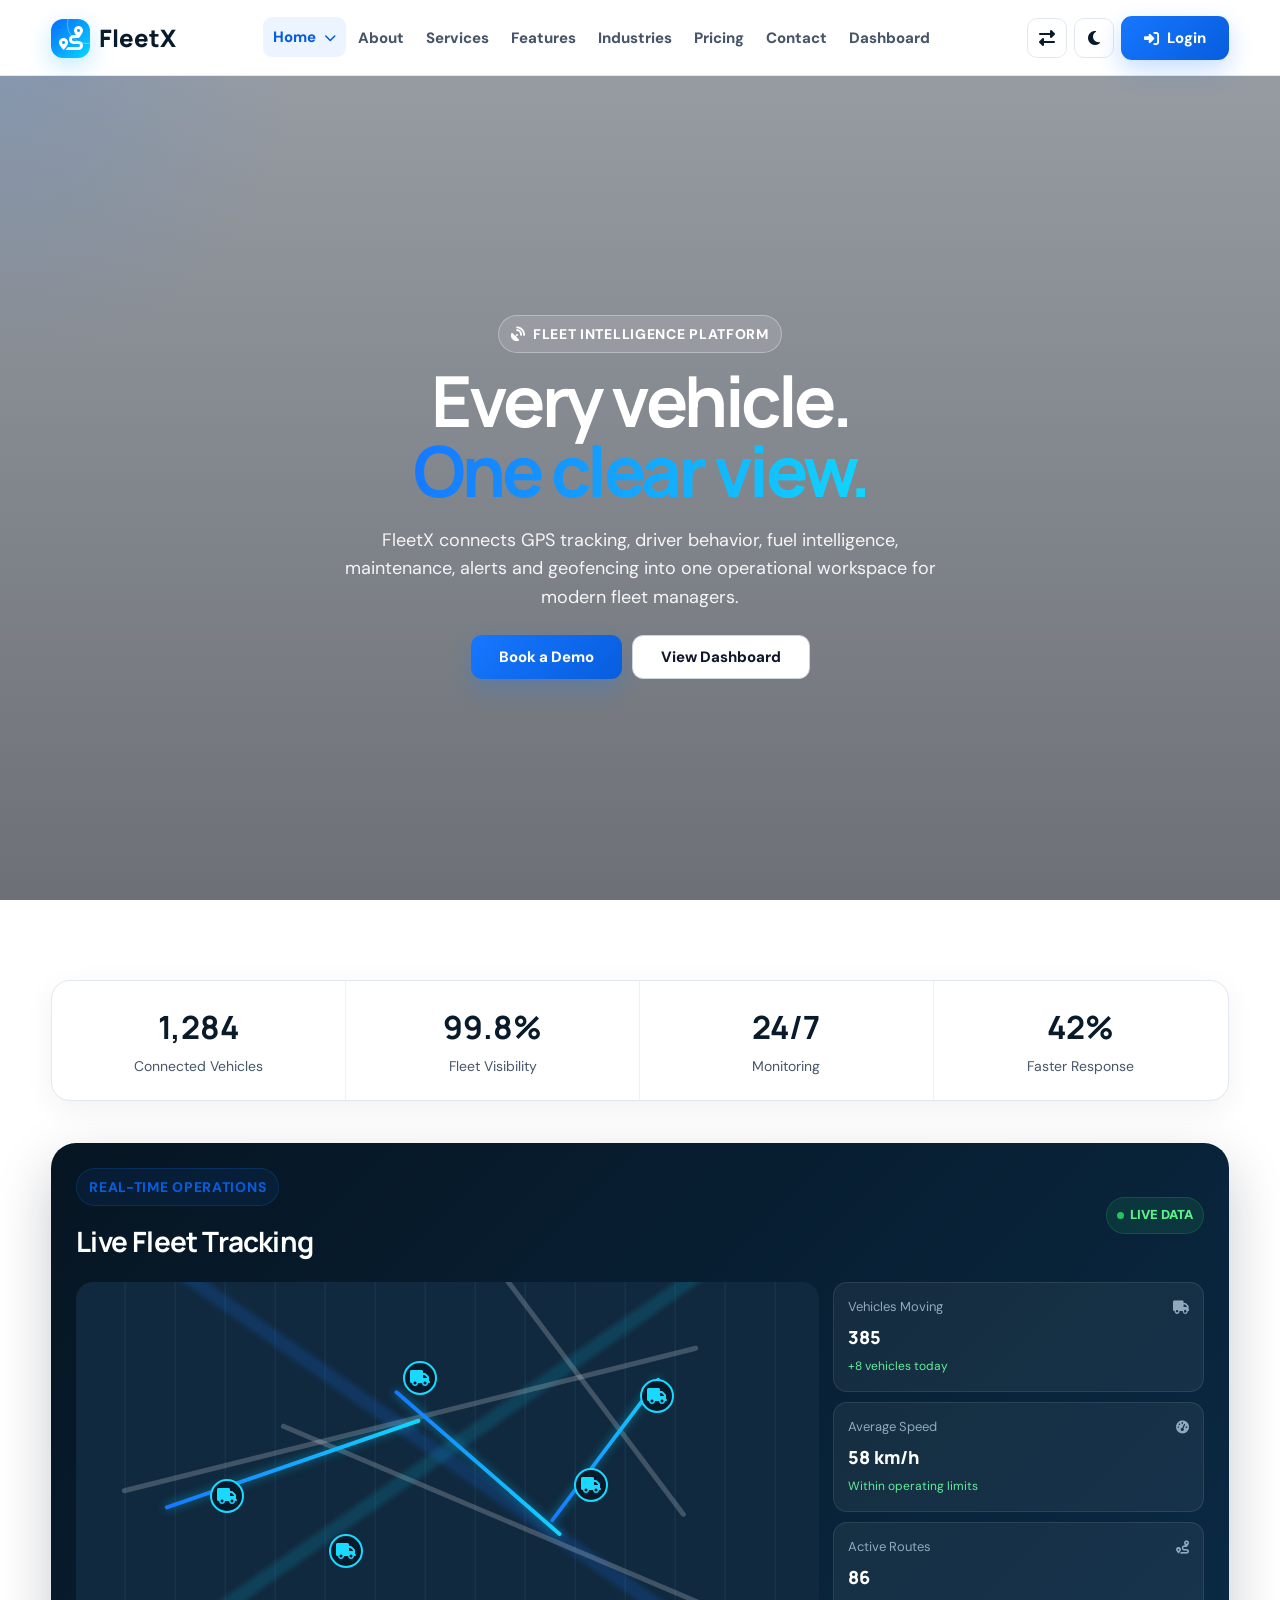
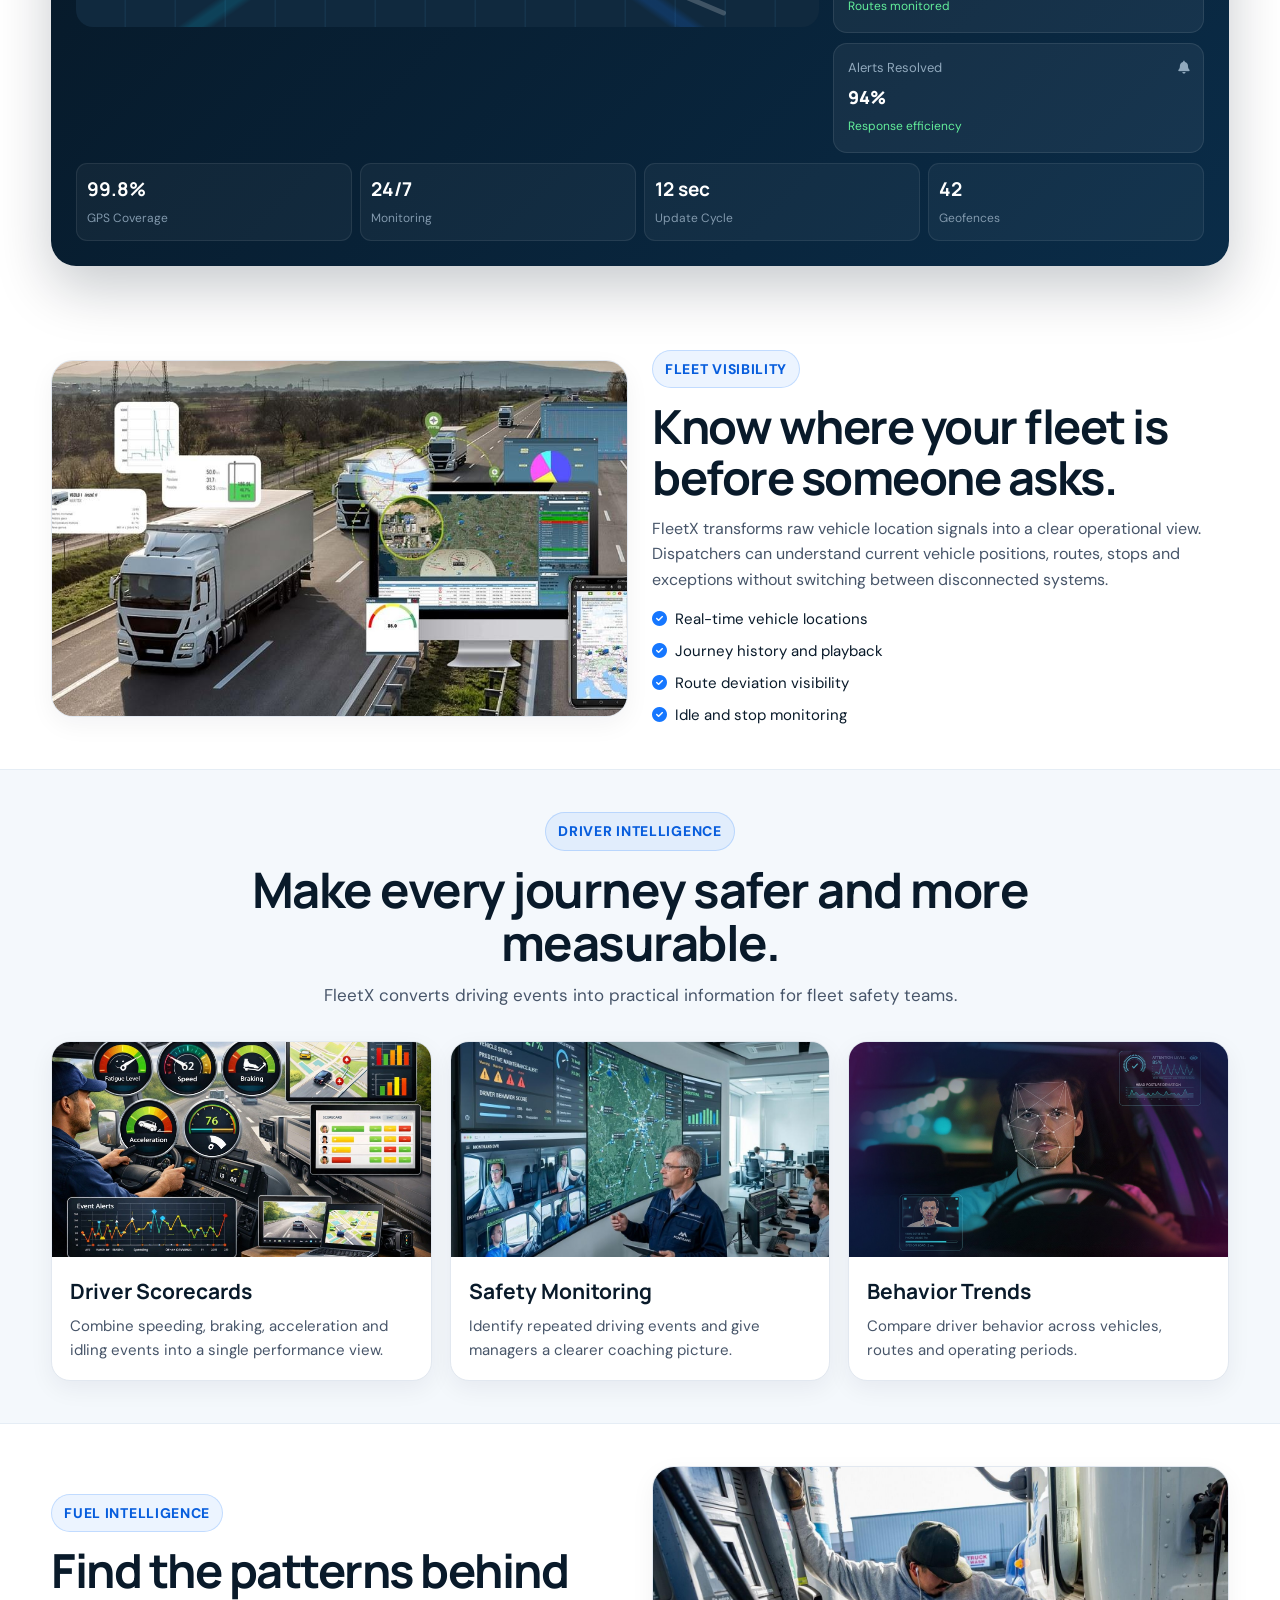
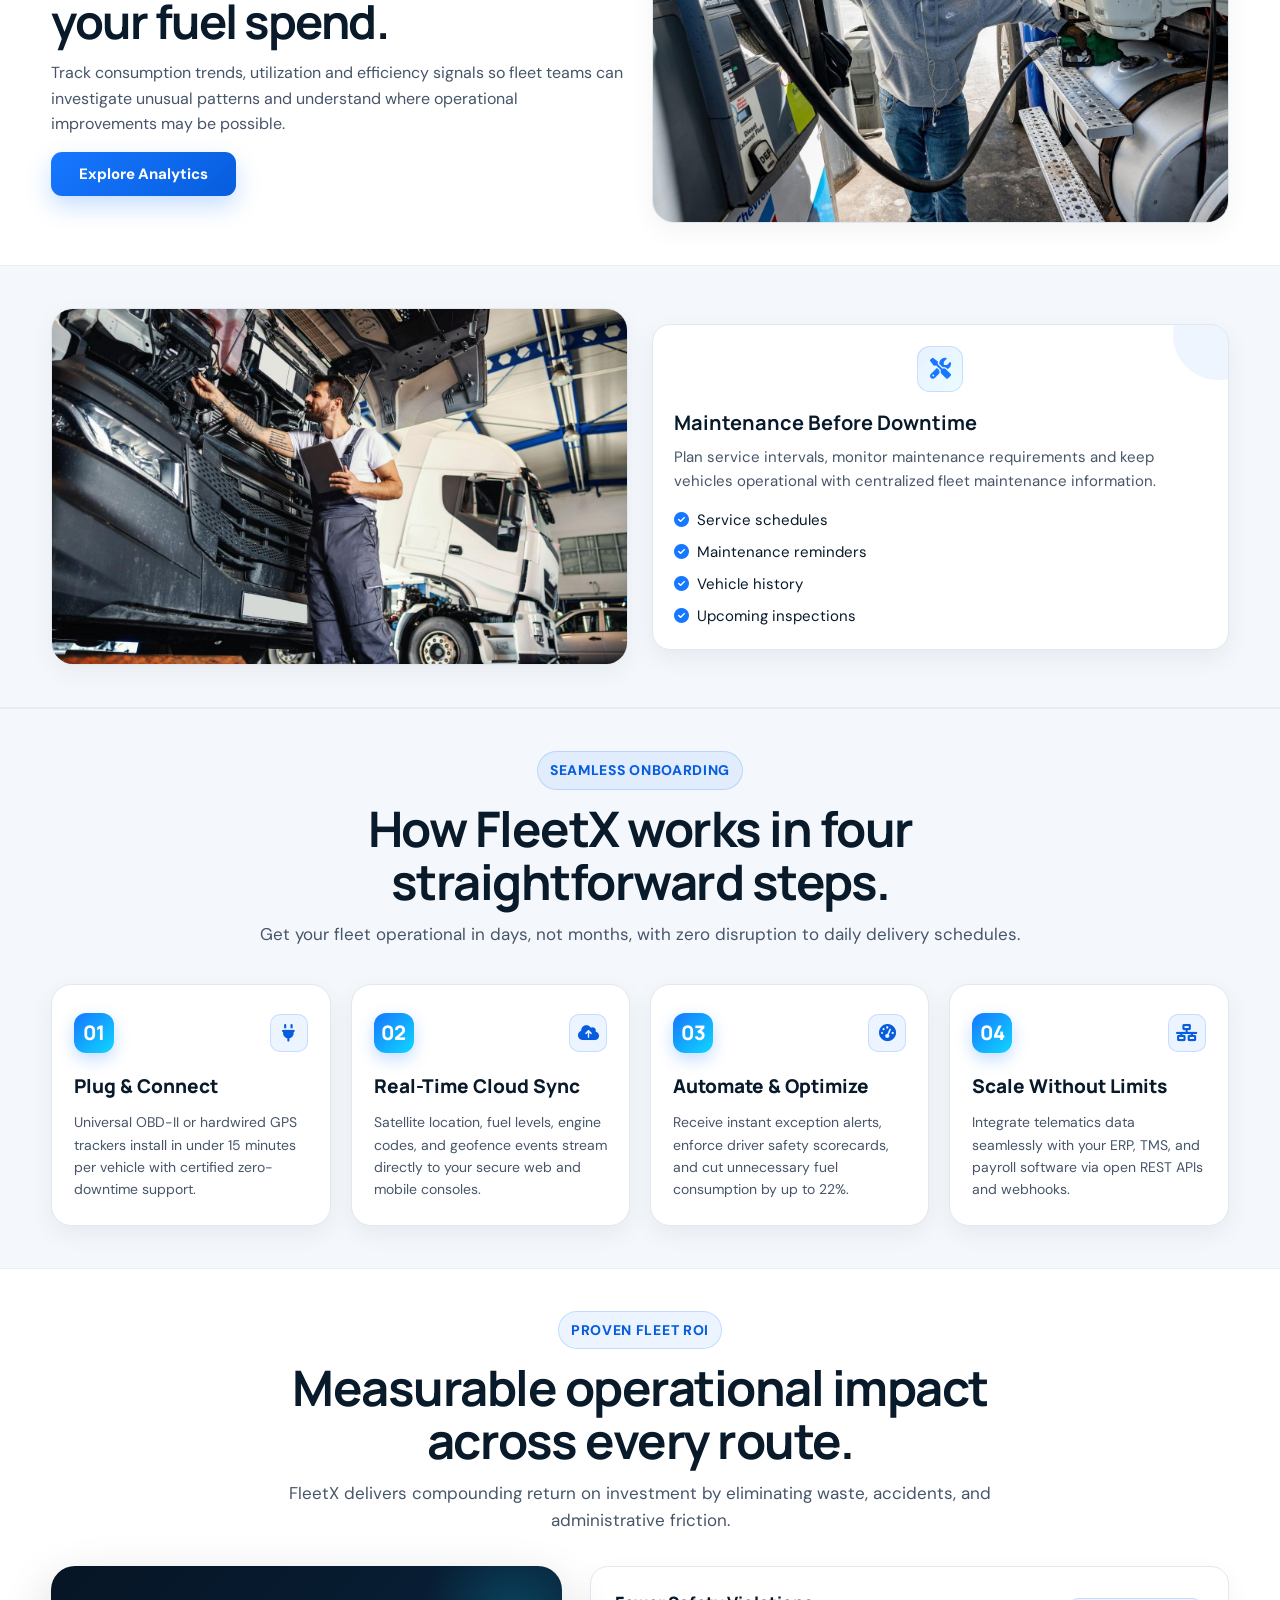
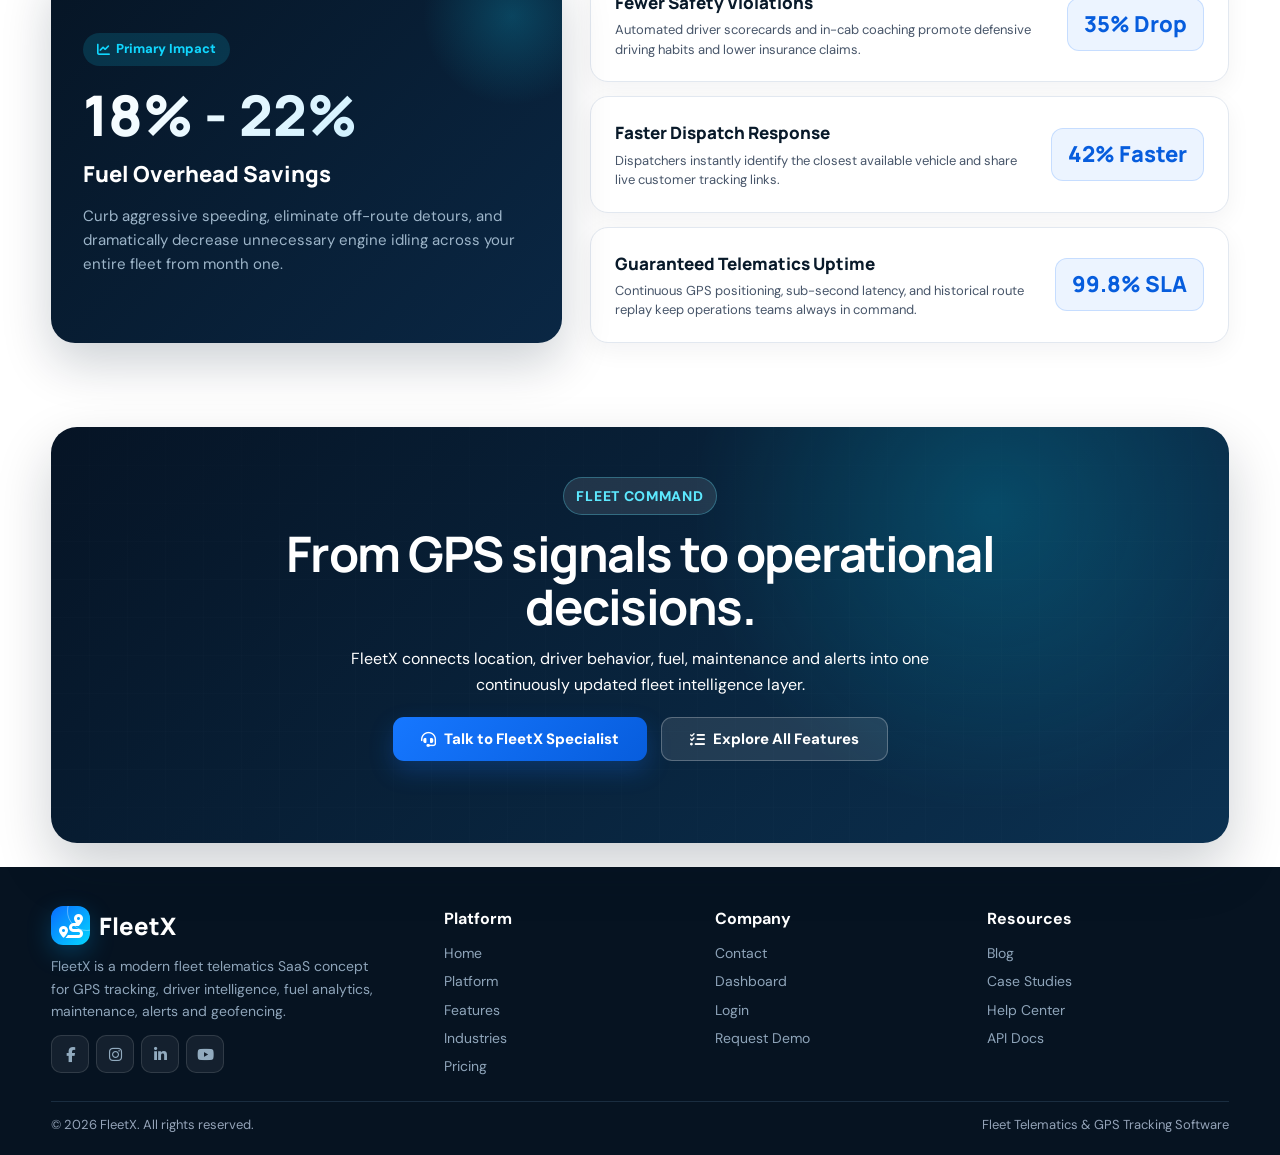
==== commit 1e32a59a: "4th commit" ====
--- a/index.html
+++ b/index.html
@@ -12,6 +12,20 @@
 <link rel="stylesheet"
 href="https://cdnjs.cloudflare.com/ajax/libs/font-awesome/6.7.2/css/all.min.css">
 <link rel="stylesheet" href="css/style.css">
+<style>
+  /* Force white paragraph text inside hero sections and dark banner (all modes) */
+  html body #home1 .hero-home1 p,
+  html body .hero-home1 p,
+  html body .dark-section p,
+  html body .dark-section .section-title p {
+    color: #ffffff !important;
+  }
+  html body .dark-section .eyebrow {
+    color: #5de9ff !important;
+    background: rgba(255, 255, 255, 0.1) !important;
+    border-color: rgba(93, 233, 255, 0.3) !important;
+  }
+</style>
 
 </head>
 <body>
@@ -108,7 +122,7 @@
 <section class="hero hero-home1" style="background: linear-gradient(180deg, rgba(6, 18, 34, 0.42) 0%, rgba(3, 10, 20, 0.58) 100%), url('https://images.unsplash.com/photo-1519003722824-194d4455a60c?auto=format&fit=crop&w=2400&q=90') center/cover no-repeat;">
 <div class="container">
 <div class="hero-copy" style="text-align: center; max-width: 800px; margin: 0 auto;">
-<span class="eyebrow" style="color: #05d7ff; border-color: rgba(255,255,255,0.2); background: rgba(255,255,255,0.1);">
+<span class="eyebrow" style="color: #ffffff; border-color: rgba(255,255,255,0.25); background: rgba(255,255,255,0.12);">
 <i class="fa-solid fa-satellite-dish"></i>
 Fleet Intelligence Platform
 </span>
@@ -117,7 +131,7 @@
 <br>
 <span>One clear view.</span>
 </h1>
-<p style="color: rgba(255,255,255,0.9);">
+<p style="color: rgba(255,255,255,0.9); text-align: center;">
 FleetX connects GPS tracking, driver behavior, fuel intelligence,
 maintenance, alerts and geofencing into one operational workspace
 for modern fleet managers.
@@ -511,7 +525,7 @@
 <h2>
 From GPS signals to operational decisions.
 </h2>
-<p style="color:#9db4ca; font-size: 16px; max-width: 650px; margin: 10px auto 20px;">
+<p style="color: #ffffff !important; font-size: 16px; max-width: 650px; margin: 10px auto 20px; text-align: center;">
 FleetX connects location, driver behavior, fuel, maintenance and alerts
 into one continuously updated fleet intelligence layer.
 </p>
--- a/css/style.css
+++ b/css/style.css
@@ -422,8 +422,31 @@
   gap: 14px;
   flex-wrap: wrap;
 }
-#home1 .hero > .container, #home2 .hero > .container {
+#home1 .hero > .container {
 width:100%;
+}
+#home2 .hero > .container,
+.hero-home2 > .container {
+width: min(1200px, 92%);
+margin: 0 auto;
+padding: 0 20px;
+box-sizing: border-box;
+}
+#home2 .hero-copy,
+.hero-home2 .hero-copy {
+padding-left: 20px;
+box-sizing: border-box;
+}
+@media(max-width:1024px){
+  #home2 .hero-copy,
+  .hero-home2 .hero-copy {
+    padding-left: 0;
+  }
+}
+html[dir="rtl"] #home2 .hero-copy,
+html[dir="rtl"] .hero-home2 .hero-copy {
+  padding-left: 0;
+  padding-right: 20px;
 }
 .hero:before{
 content:"";
@@ -463,6 +486,9 @@
 color:var(--muted);
 font-size:18px;
 margin-bottom:23px;
+text-align:center;
+margin-left:auto;
+margin-right:auto;
 }
 .hero-buttons{
 display:flex;
@@ -1834,6 +1860,9 @@
 display:flex;
 align-items:center;
 gap:9px;
+}
+.dash-user-mobile{
+display:none;
 }
 .avatar{
 width:38px;
@@ -2281,6 +2310,25 @@
 .hero-buttons{
 justify-content:center;
 }
+.about-story-grid{
+grid-template-columns:1fr !important;
+gap:36px !important;
+}
+.about-story-grid .big-image{
+max-width:720px;
+margin:0 auto;
+width:100%;
+}
+.about-story-grid .big-image img{
+width:100%;
+height:380px;
+object-fit:cover;
+}
+.about-story-grid .split{
+max-width:720px;
+margin:0 auto;
+width:100%;
+}
 }
 @media(max-width:900px){
 .contact-grid{
@@ -2325,6 +2373,37 @@
 }
 }
 @media(max-width:768px){
+.bento-header{
+flex-direction:column !important;
+align-items:flex-start !important;
+gap:10px !important;
+}
+.bento-tag,
+.bento-stat{
+white-space:nowrap !important;
+}
+.dash-top .dash-user{
+display:none !important;
+}
+.dash-user-mobile{
+display:flex !important;
+align-items:center;
+gap:12px;
+padding:10px 12px;
+border-radius:8px;
+background:rgba(255,255,255,0.05);
+border:1px solid rgba(255,255,255,0.1);
+}
+.dash-user-mobile .avatar{
+flex-shrink:0;
+}
+.dash-user-mobile .dash-user-info{
+min-width:0;
+text-align:left;
+}
+html[dir="rtl"] .dash-user-mobile .dash-user-info{
+text-align:right;
+}
 .grid-4, .dash-cards{
 grid-template-columns:1fr 1fr;
 }
@@ -3016,12 +3095,14 @@
   background: rgba(22, 119, 255, 0.08);
   padding: 4px 10px;
   border-radius: 50px;
+  white-space: nowrap;
 }
 .bento-stat {
   font-family: "Manrope", sans-serif;
   font-size: 34px;
   font-weight: 900;
   color: var(--blue);
+  white-space: nowrap;
 }
 .bento-card h3 {
   font-family: "Manrope", sans-serif;
@@ -3725,6 +3806,18 @@
   border-color: rgba(22, 119, 255, 0.20) !important;
   color: var(--blue2) !important;
 }
+body .hero .eyebrow,
+body:not(.dark) .hero .eyebrow,
+body.dark .hero .eyebrow {
+  color: #ffffff !important;
+  border-color: rgba(255, 255, 255, 0.3) !important;
+  background: rgba(255, 255, 255, 0.12) !important;
+}
+body .hero .eyebrow i,
+body:not(.dark) .hero .eyebrow i,
+body.dark .hero .eyebrow i {
+  color: #ffffff !important;
+}
 body:not(.dark) .bento-tag,
 body:not(.dark) .roi-row-pill,
 body:not(.dark) .module-tag,
@@ -4203,4 +4296,34 @@
 body:not(.dark) .ledger-problem-card p,
 body:not(.dark) .ledger-saving-box p {
   color: #475569 !important;
+}
+
+/* Force white paragraph text on hero sections with background images in light mode */
+body:not(.dark) .hero-home1 p,
+body:not(.dark) #home1 .hero p,
+body:not(.dark) .hero-about p,
+body:not(.dark) .hero-services p,
+body:not(.dark) .hero-features p,
+body:not(.dark) .hero-industries p,
+body:not(.dark) .hero-pricing p,
+body:not(.dark) .hero-contact p {
+  color: rgba(255, 255, 255, 0.92) !important;
+}
+
+/* Force bright text inside .dark-section in both light and dark modes */
+.dark-section p,
+.dark-section .section-title p,
+body:not(.dark) .dark-section p,
+body:not(.dark) .dark-section .section-title p,
+body.dark .dark-section p,
+body.dark .dark-section .section-title p {
+  color: #ffffff !important;
+}
+
+.dark-section .eyebrow,
+body:not(.dark) .dark-section .eyebrow,
+body.dark .dark-section .eyebrow {
+  color: #5de9ff !important;
+  background: rgba(255, 255, 255, 0.1) !important;
+  border-color: rgba(93, 233, 255, 0.3) !important;
 }
